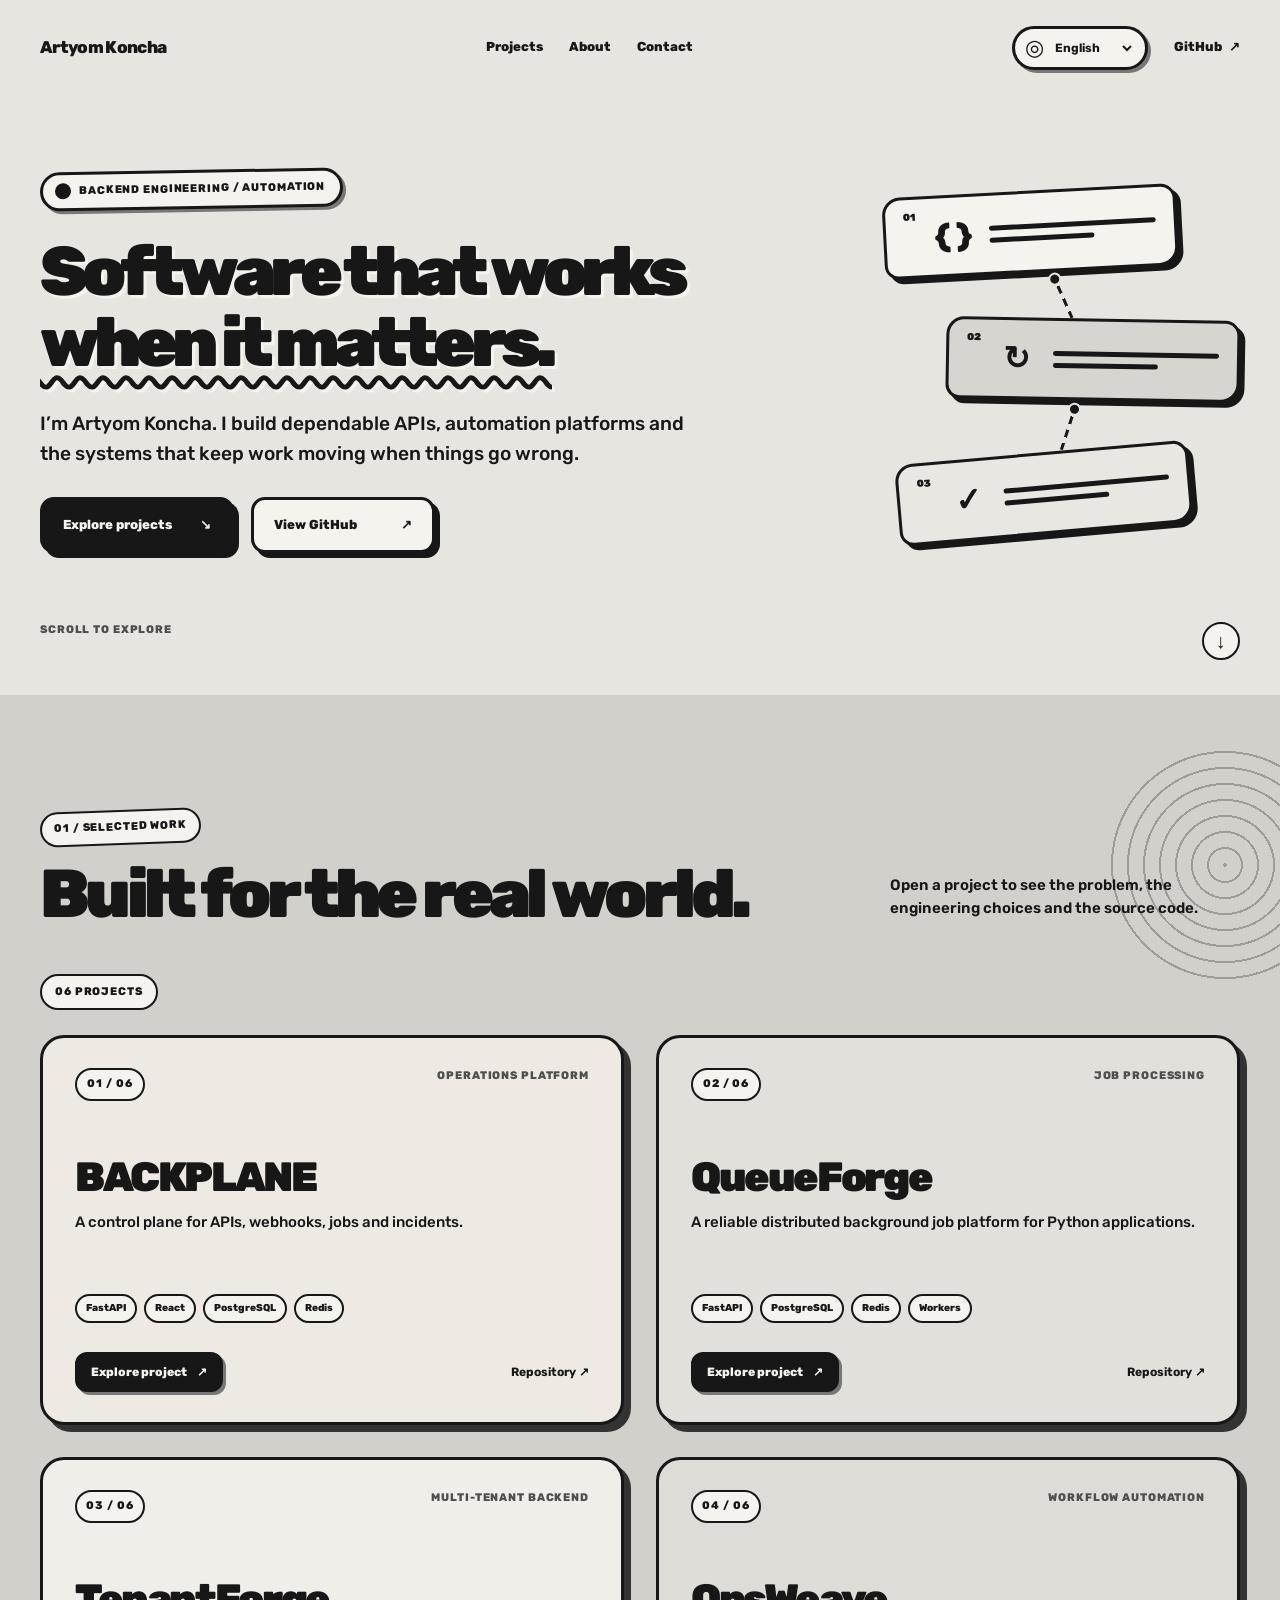
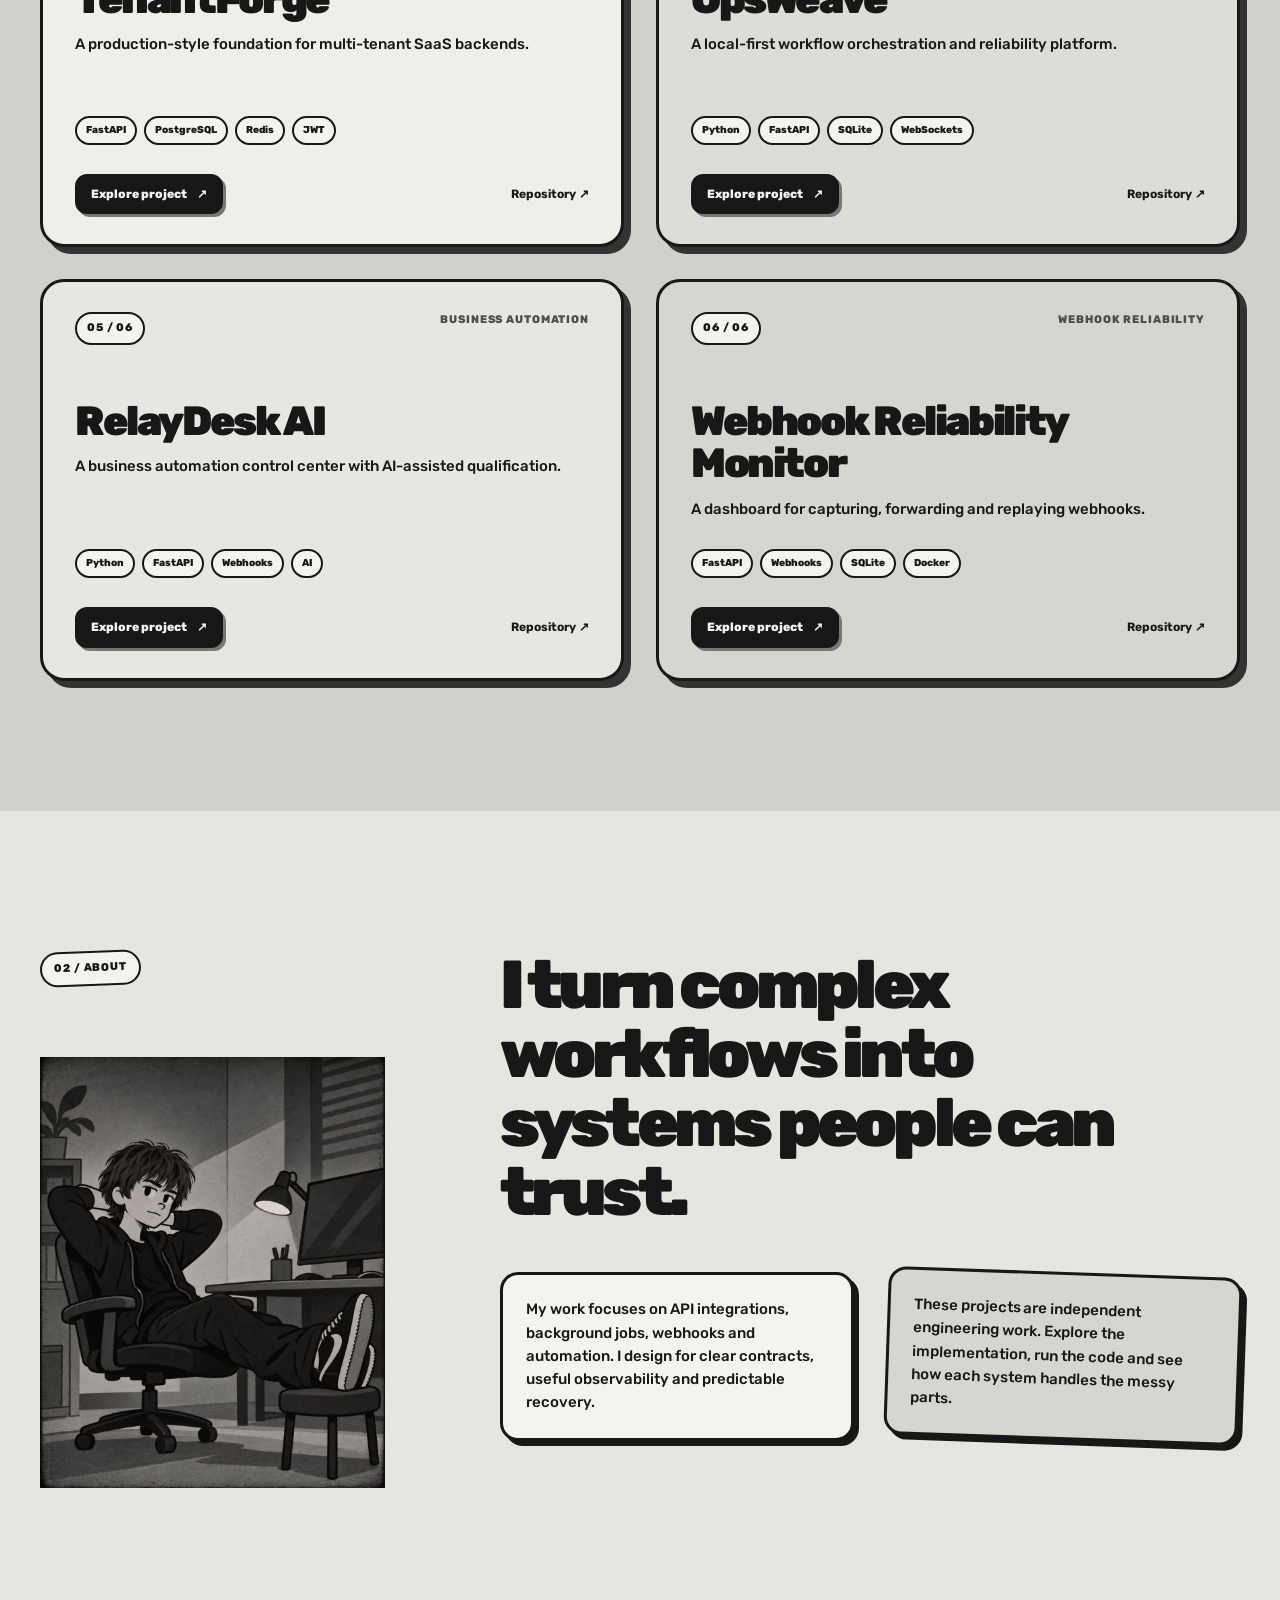
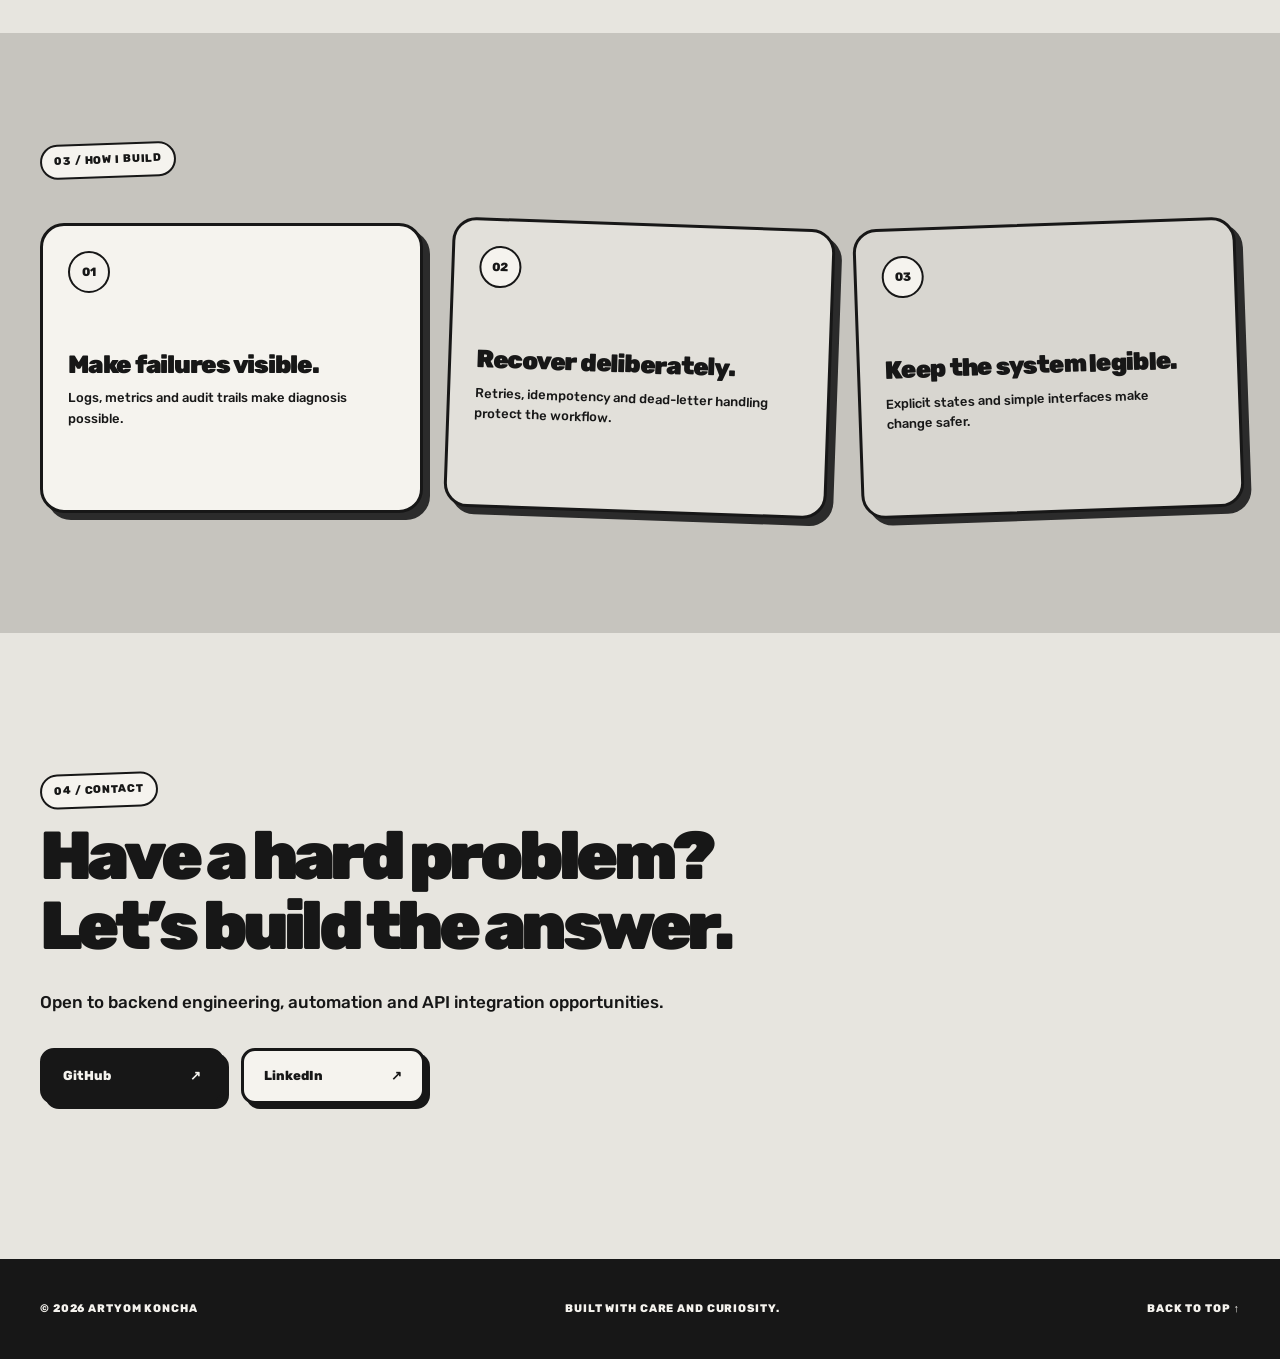
==== index.html @ 9bf609c2 "Refresh compact mobile stylesheet" ====
<!doctype html>
<html lang="en">
<head>
  <meta charset="utf-8">
  <meta name="viewport" content="width=device-width, initial-scale=1">
  <meta name="theme-color" content="#e7e5df">
  <meta name="author" content="Artyom Koncha">
  <meta name="description" content="Artyom Koncha builds reliable backend systems, automation platforms and API integrations. Explore real projects, architecture and source code.">
  <meta property="og:type" content="website">
  <meta property="og:title" content="Artyom Koncha — Backend Engineer">
  <meta property="og:description" content="Real systems. Clear architecture. Explore the projects behind the code.">
  <meta property="og:url" content="https://artyom129.github.io/">
  <link rel="canonical" href="https://artyom129.github.io/">
  <link rel="icon" href="favicon.svg?v=mono-20261009" type="image/svg+xml">
  <link rel="stylesheet" href="style.css?v=compact-mobile-20261009">
  <script src="script.js?v=kazakh-20261009" defer></script>
  <title>Artyom Koncha — Backend Engineer</title>
</head>
<body>
  <a class="skip-link" href="#main" data-i18n="skip">Skip to content</a>
  <header class="site-header">
    <div class="shell header-inner">
      <a class="wordmark" href="#top" aria-label="Artyom Koncha, home"><span>Artyom Koncha</span></a>
      <nav class="main-nav" aria-label="Main navigation">
        <a href="#projects" data-i18n="navProjects">Projects</a>
        <a href="#about" data-i18n="navAbout">About</a>
        <a href="#contact" data-i18n="navContact">Contact</a>
      </nav>
      <div class="header-actions">
        <label class="language-control"><span class="sr-only" data-i18n="language">Language</span><span aria-hidden="true" class="globe">◎</span><select id="language" aria-label="Language">
          <option value="en">English</option><option value="ru">Русский</option><option value="kk">Қазақша</option><option value="es">Español</option><option value="fr">Français</option><option value="de">Deutsch</option><option value="pt">Português</option><option value="it">Italiano</option><option value="zh">中文</option><option value="ja">日本語</option><option value="ar">العربية</option>
        </select></label>
        <a class="header-github" href="https://github.com/artyom129" target="_blank" rel="noopener noreferrer">GitHub <span aria-hidden="true">↗</span></a>
      </div>
    </div>
  </header>
  <main id="main">
    <section id="top" class="hero shell">
      <div class="hero-main">
        <p class="eyebrow"><span class="pulse" aria-hidden="true"></span><span data-i18n="eyebrow">BACKEND ENGINEERING / AUTOMATION</span></p>
        <h1><span data-i18n="heroOne">Software that works</span><br><em data-i18n="heroTwo">when it matters.</em></h1>
        <p class="hero-lead" data-i18n="heroLead">I’m Artyom Koncha. I build dependable APIs, automation platforms and the systems that keep work moving when things go wrong.</p>
        <div class="hero-ctas"><a class="button button-primary" href="#projects"><span data-i18n="explore">Explore projects</span><span aria-hidden="true">↘</span></a><a class="button button-quiet" href="https://github.com/artyom129" target="_blank" rel="noopener noreferrer"><span data-i18n="github">View GitHub</span><span aria-hidden="true">↗</span></a></div>
      </div>
      
<div class="hero-process" aria-hidden="true">
        <div class="process-step process-step-one"><span class="process-index">01</span><span class="process-icon">{ }</span><span class="process-lines"><i></i><i></i></span></div>
        <div class="process-wire process-wire-one"><span class="process-signal"></span></div>
        <div class="process-step process-step-two"><span class="process-index">02</span><span class="process-icon">↻</span><span class="process-lines"><i></i><i></i></span></div>
        <div class="process-wire process-wire-two"><span class="process-signal"></span></div>
        <div class="process-step process-step-three"><span class="process-index">03</span><span class="process-icon">✓</span><span class="process-lines"><i></i><i></i></span></div>
      </div>
      <div class="hero-footer"><span data-i18n="scroll">SCROLL TO EXPLORE</span><span>↓</span></div>
    </section>
    <section class="projects-section" id="projects" aria-labelledby="projects-heading"><div class="shell">
      <div class="section-heading"><div><p class="section-label"><span>01 / </span><span data-i18n="selectedWork">SELECTED WORK</span></p><h2 id="projects-heading" data-i18n="projectHeading">Built for the real world.</h2></div><p data-i18n="projectIntro">Open a project to see the problem, the engineering choices and the source code.</p></div>
      <div class="project-toolbar"><p><span id="project-count">06</span> <span data-i18n="projectsCount">PROJECTS</span></p></div>
      <div id="project-grid" class="project-grid"></div>
      <noscript><p class="noscript">JavaScript is required for project details. Browse the <a href="https://github.com/artyom129">GitHub repositories</a>.</p></noscript>
    </div></section>
    <section class="about-section shell" id="about" aria-labelledby="about-heading"><div class="about-kicker"><p class="section-label"><span>02 / </span><span data-i18n="aboutLabel">ABOUT</span></p><figure class="about-portrait"><img src="assets/artyom-portrait.png?v=mono-20261009" alt="Artyom Koncha" width="1024" height="1280"></figure></div><div class="about-body"><h2 id="about-heading" data-i18n="aboutHeading">I turn complex workflows into systems people can trust.</h2><div class="about-columns"><p data-i18n="aboutOne">My work focuses on API integrations, background jobs, webhooks and automation. I design for clear contracts, useful observability and predictable recovery.</p><p data-i18n="aboutTwo">These projects are independent engineering work. Explore the implementation, run the code and see how each system handles the messy parts.</p></div></div></section>
    <section class="principles-section"><div class="shell"><p class="section-label"><span>03 / </span><span data-i18n="principlesLabel">HOW I BUILD</span></p><div class="principles"><article><span>01</span><h3 data-i18n="principle1">Make failures visible.</h3><p data-i18n="principle1Text">Logs, metrics and audit trails make diagnosis possible.</p></article><article><span>02</span><h3 data-i18n="principle2">Recover deliberately.</h3><p data-i18n="principle2Text">Retries, idempotency and dead-letter handling protect the workflow.</p></article><article><span>03</span><h3 data-i18n="principle3">Keep the system legible.</h3><p data-i18n="principle3Text">Explicit states and simple interfaces make change safer.</p></article></div></div></section>
    <section id="contact" class="contact-section shell"><p class="section-label"><span>04 / </span><span data-i18n="contactLabel">CONTACT</span></p><h2 data-i18n="contactHeading">Have a hard problem?<br>Let’s build the answer.</h2><p data-i18n="contactText">Open to backend engineering, automation and API integration opportunities.</p><div class="contact-actions"><a class="button button-primary" href="https://github.com/artyom129" target="_blank" rel="noopener noreferrer">GitHub <span aria-hidden="true">↗</span></a><a class="button button-outline" href="https://www.linkedin.com/in/artyom-python-automation/" target="_blank" rel="noopener noreferrer">LinkedIn <span aria-hidden="true">↗</span></a></div></section>
  </main>
  <footer class="site-footer"><div class="shell footer-inner"><span>© 2026 Artyom Koncha</span><span data-i18n="footer">Built with care and curiosity.</span><a href="#top" data-i18n="backTop">Back to top ↑</a></div></footer>
  <dialog id="project-dialog" class="project-dialog" aria-labelledby="dialog-title"><div class="dialog-shell"><div class="dialog-top"><span class="dialog-mark">Artyom / <span data-i18n="projectLabel">PROJECT</span></span><button type="button" id="dialog-close" class="dialog-close" aria-label="Close project"><span data-i18n="close">Close</span> <span aria-hidden="true">×</span></button></div><div id="dialog-content"></div></div></dialog>
</body>
</html>
---- style.css ----
@import url('https://fonts.googleapis.com/css2?family=Rubik:wght@400;500;600;700;800;900&display=swap');
:root{color-scheme:light;--paper:#e7e5df;--ink:#171717;--muted:#4f4f4d;--shade-a:#cccac4;--ink-strong:#171717;--shade-b:#c5c3bd;--shade-c:#dddcd6;--shade-d:#ebe9e2;--shade-e:#b9b7b1;--paper-light:#f5f3ee;--outline:3px solid var(--ink);--shadow:8px 8px 0 var(--ink);--max:1360px}
*{box-sizing:border-box}html{scroll-behavior:smooth}body{margin:0;background:var(--paper);color:var(--ink);font:400 16px/1.55 Rubik,"Trebuchet MS",Arial,sans-serif}body:has(dialog[open]){overflow:hidden}a{color:inherit;text-decoration:none}button,select{font:inherit}button{cursor:pointer}::selection{background:var(--shade-a);color:var(--ink)}:focus-visible{outline:3px dashed var(--ink-strong);outline-offset:4px}.shell{width:min(calc(100% - 80px),var(--max));margin-inline:auto}.sr-only{position:absolute;width:1px;height:1px;padding:0;margin:-1px;overflow:hidden;clip:rect(0,0,0,0);white-space:nowrap;border:0}.skip-link{position:absolute;top:-70px;left:20px;z-index:100;padding:12px 18px;background:var(--shade-d);border:var(--outline);border-radius:16px}.skip-link:focus{top:12px}h1,h2,h3,p{overflow-wrap:anywhere}
.site-header{position:relative;z-index:10;background:var(--paper)}.header-inner{display:flex;align-items:center;justify-content:space-between;gap:26px;min-height:95px}.wordmark{display:inline-flex;align-items:center;gap:14px;white-space:nowrap;font-size:17px;font-weight:800;letter-spacing:-.04em}.wordmark-icon{display:grid;place-items:center;width:48px;height:48px;border:var(--outline);border-radius:14px;background:var(--shade-a);box-shadow:4px 4px 0 var(--ink);font-size:16px;letter-spacing:-.09em;transform:rotate(-5deg)}.wordmark-icon span,.dialog-mark span{color:var(--paper-light)}.main-nav,.header-actions{display:flex;align-items:center;gap:26px}.main-nav a,.header-github{position:relative;font-size:13px;font-weight:800}.main-nav a:hover,.header-github:hover{color:var(--ink-strong)}.main-nav a:hover::after{position:absolute;bottom:-7px;left:0;width:100%;height:4px;border-radius:9px;background:var(--shade-a);content:""}.header-github{white-space:nowrap}.header-github span{padding-left:4px}.language-control{display:flex;align-items:center;gap:7px;padding:8px 10px;border:var(--outline);border-radius:14px;background:var(--paper-light);box-shadow:4px 4px 0 var(--ink)}.globe{font-size:22px;line-height:1;color:var(--ink-strong)}select{max-width:130px;border:0;background:transparent;color:var(--ink);font-size:12px;font-weight:700;cursor:pointer}select option{background:var(--paper-light);color:var(--ink)}
.hero{position:relative;display:grid;grid-template-columns:minmax(0,1fr) 290px;column-gap:6vw;min-height:665px;padding-top:100px;isolation:isolate}.hero::before{position:absolute;z-index:-1;right:3%;top:55px;width:390px;height:390px;border-radius:47% 53% 61% 39%/45% 51% 49% 55%;background:var(--shade-b);border:var(--outline);transform:rotate(-14deg);content:""}.hero::after{position:absolute;z-index:-1;right:0;top:195px;width:135px;height:135px;background:var(--shade-d);border:var(--outline);clip-path:polygon(50% 0%,62% 31%,96% 12%,77% 42%,100% 50%,76% 60%,94% 89%,60% 70%,50% 100%,40% 70%,6% 89%,24% 60%,0% 50%,24% 40%,6% 12%,39% 31%);content:""}.eyebrow,.section-label,.hero-footer,.aside-index,.project-toolbar,.project-index,.project-category,.project-tags,.dialog-kicker,.dialog-section-label,.dialog-mark,.dialog-close,.meta-row,.footer-inner{font-size:11px;font-weight:800;line-height:1.5;letter-spacing:.08em;text-transform:uppercase}.eyebrow{display:inline-flex;align-items:center;gap:11px;margin:0 0 28px;padding:8px 15px;border:var(--outline);border-radius:999px;background:var(--shade-c);box-shadow:4px 4px 0 var(--ink);transform:rotate(-2deg)}.pulse{width:10px;height:10px;border-radius:50%;background:var(--ink-strong);box-shadow:0 0 0 3px var(--ink)}.hero h1{max-width:920px;margin:0;font-size:clamp(4rem,6.1vw,7.8rem);font-weight:900;line-height:.96;letter-spacing:-.085em;text-shadow:5px 5px 0 rgba(255,124,186,.85)}.hero h1 em{display:inline-block;color:var(--ink-strong);font-style:normal;text-shadow:4px 4px 0 var(--ink);-webkit-text-stroke:1px var(--ink)}.hero-lead{max-width:700px;margin:32px 0 28px;font-size:clamp(1.08rem,1.5vw,1.4rem);font-weight:500;line-height:1.55}.hero-ctas,.contact-actions{display:flex;flex-wrap:wrap;gap:17px}.button{display:inline-flex;align-items:center;justify-content:space-between;gap:28px;min-width:184px;padding:15px 20px;border:var(--outline);border-radius:14px;box-shadow:5px 5px 0 var(--ink);font-size:13px;font-weight:800;transition:transform .18s,box-shadow .18s,background .18s}.button:hover{transform:translate(3px,3px);box-shadow:2px 2px 0 var(--ink)}.button-primary{background:var(--shade-a);color:var(--ink)}.button-primary:hover{background:#e3e1db}.button-quiet,.button-outline{background:var(--paper-light)}.button-quiet:hover,.button-outline:hover{background:var(--shade-b)}.hero-aside{align-self:center;position:relative;z-index:1;margin-top:32px;padding:30px 26px 28px;border:var(--outline);border-radius:30px 24px 28px 18px;background:var(--paper-light);box-shadow:var(--shadow);transform:rotate(5deg)}.hero-aside::before{position:absolute;top:-31px;right:-12px;content:"✦";font-size:58px;color:var(--ink-strong);-webkit-text-stroke:2px var(--ink);transform:rotate(-15deg)}.hero-aside::after{position:absolute;right:42px;bottom:-25px;width:35px;height:35px;border-right:var(--outline);border-bottom:var(--outline);background:var(--paper-light);transform:rotate(45deg);content:""}.aside-rule{width:70px;height:8px;margin-bottom:24px;border-radius:30px;background:var(--shade-a)}.aside-index{color:var(--ink-strong)}.hero-aside p{margin:17px 0 26px;font-size:15px;font-weight:600}.aside-tags{display:flex;flex-wrap:wrap;gap:7px}.aside-tags span{padding:5px 9px;border:2px solid var(--ink);border-radius:999px;background:var(--shade-d);font-size:10px;font-weight:800}.aside-tags span:nth-child(2){background:var(--shade-b)}.aside-tags span:nth-child(3){background:var(--shade-c)}.aside-tags span:nth-child(4){background:var(--shade-e)}.hero-footer{grid-column:1/-1;align-self:end;display:flex;justify-content:space-between;padding:35px 0;color:var(--muted)}.hero-footer span:last-child{display:grid;place-items:center;width:38px;height:38px;border:2px solid var(--ink);border-radius:50%;background:var(--shade-d);font-size:20px;color:var(--ink)}
.projects-section{position:relative;overflow:hidden;padding:115px 0 130px;background:var(--shade-b)}.projects-section::before{position:absolute;right:-70px;top:35px;width:230px;height:230px;border-radius:50%;background:repeating-radial-gradient(circle,var(--shade-a) 0 4px,transparent 5px 18px);opacity:.7;content:""}.projects-section::after{position:absolute;left:-100px;bottom:40px;width:270px;height:270px;border-radius:50%;background:var(--shade-d);border:var(--outline);content:""}.projects-section>.shell{position:relative;z-index:1}.section-heading{display:flex;justify-content:space-between;align-items:end;gap:60px;margin-bottom:45px}.section-heading h2,.about-body h2,.contact-section h2{max-width:900px;margin:15px 0 0;font-size:clamp(3.1rem,5.3vw,6.2rem);font-weight:900;letter-spacing:-.07em;line-height:1.02}.section-label{display:inline-block;margin:0;padding:7px 12px;border:2px solid var(--ink);border-radius:999px;background:var(--paper-light);transform:rotate(-2deg)}.section-label span:first-child{color:var(--ink-strong)}.section-heading>p{max-width:350px;margin:0 0 8px;font-size:15px;font-weight:600}.project-toolbar{display:flex;justify-content:space-between;gap:20px;margin-bottom:25px}.project-toolbar p{display:inline-block;margin:0;padding:8px 13px;border:2px solid var(--ink);border-radius:999px;background:var(--paper-light)}.project-toolbar #project-count{color:var(--ink-strong)}
.project-grid{display:grid;grid-template-columns:repeat(2,minmax(0,1fr));gap:32px}.project-card{display:flex;flex-direction:column;min-height:390px;padding:30px 32px;border:var(--outline);border-radius:24px;background:var(--paper-light);box-shadow:var(--shadow);transition:transform .18s,box-shadow .18s}.project-card:hover{transform:translate(4px,4px);box-shadow:4px 4px 0 var(--ink)}.project-card:nth-child(6n+1){background:#e1dfda}.project-card:nth-child(6n+2){background:#e9e7e0}.project-card:nth-child(6n+3){background:#d5d3cd}.project-card:nth-child(6n+4){background:#e2e0da}.project-card:nth-child(6n+5){background:#dbd9d3}.project-card:nth-child(6n+6){background:#ebe9e3}.project-card-top{display:flex;justify-content:space-between;gap:15px;align-items:start}.project-index{display:grid;place-items:center;min-width:70px;padding:6px 9px;border:2px solid var(--ink);border-radius:999px;background:var(--paper-light)}.project-category{max-width:190px;text-align:right;color:var(--muted)}.project-card h3{margin:55px 0 13px;font-size:clamp(2rem,3.2vw,3.6rem);font-weight:900;line-height:1.04;letter-spacing:-.058em}.project-summary{max-width:530px;margin:0 0 28px;font-size:15px;font-weight:500}.project-tags{display:flex;flex-wrap:wrap;gap:7px;margin-top:auto;letter-spacing:0;text-transform:none}.project-tags span{padding:5px 9px;border:2px solid var(--ink);border-radius:999px;background:var(--paper-light);font-size:10px}.project-card-bottom{display:flex;align-items:center;justify-content:space-between;gap:16px;margin-top:29px}.project-open{padding:9px 14px;border:2px solid var(--ink);border-radius:12px;background:var(--shade-a);box-shadow:3px 3px 0 var(--ink);color:var(--ink);font-size:12px;font-weight:800}.project-open:hover{background:#e0ded8}.project-open span{display:inline-block;margin-left:8px}.project-repo{font-size:12px;font-weight:700}.project-repo:hover{color:var(--ink-strong)}
.about-section{display:grid;grid-template-columns:1fr 2fr;gap:7vw;padding-top:140px;padding-bottom:145px}.about-kicker{position:relative}.large-asterisk{display:block;margin:120px 0 0 30px;color:var(--ink-strong);font-size:150px;line-height:1;text-shadow:7px 7px 0 var(--ink);transform:rotate(-10deg)}.about-body h2{margin-top:0}.about-columns{display:grid;grid-template-columns:1fr 1fr;gap:32px;max-width:810px;margin-top:45px}.about-columns p{margin:0;padding:23px;border:var(--outline);border-radius:18px;background:var(--paper-light);box-shadow:5px 5px 0 var(--ink);font-size:15px;font-weight:500}.about-columns p:nth-child(2){background:#e2e0da;transform:rotate(2deg)}
.principles-section{padding:110px 0 120px;background:#d0cec8}.principles{display:grid;grid-template-columns:repeat(3,1fr);gap:25px;margin-top:45px}.principles article{min-height:290px;padding:25px;border:var(--outline);border-radius:24px;background:var(--paper-light);box-shadow:var(--shadow)}.principles article:nth-child(2){background:#e8e6df;transform:rotate(2deg)}.principles article:nth-child(3){background:#d8d6d0;transform:rotate(-2deg)}.principles article>span{display:inline-grid;place-items:center;width:42px;height:42px;border:2px solid var(--ink);border-radius:50%;background:var(--shade-a);font-size:12px;font-weight:800}.principles h3{margin:58px 0 10px;font-size:25px;font-weight:900;letter-spacing:-.05em;line-height:1.1}.principles p{max-width:310px;margin:0;font-size:13px;font-weight:500}
.contact-section{position:relative;padding-top:140px;padding-bottom:155px}.contact-section::after{position:absolute;right:6%;top:120px;content:"✳";font-size:125px;color:var(--shade-b);-webkit-text-stroke:3px var(--ink);transform:rotate(18deg)}.contact-section h2{max-width:950px}.contact-section>p:not(.section-label){margin:28px 0 33px;font-size:17px;font-weight:500}.site-footer{background:var(--ink);color:var(--paper-light)}.footer-inner{display:flex;justify-content:space-between;gap:25px;align-items:center;min-height:100px}.footer-inner a{color:var(--shade-d)}
.project-dialog{position:fixed;inset:0;width:min(100%,990px);max-width:none;max-height:none;height:100%;margin:0 0 0 auto;padding:0;overflow-y:auto;border:0;background:var(--paper);color:var(--ink);box-shadow:-18px 0 55px rgba(34,38,76,.3)}.project-dialog::backdrop{background:rgba(30,27,62,.65);backdrop-filter:blur(4px)}.dialog-shell{min-height:100%;padding:0 clamp(24px,6vw,80px) 85px}.dialog-top{position:sticky;top:0;z-index:2;display:flex;align-items:center;justify-content:space-between;gap:20px;min-height:85px;background:var(--paper)}.dialog-mark{color:var(--muted)}.dialog-close{display:flex;align-items:center;gap:15px;padding:9px 13px;border:2px solid var(--ink);border-radius:12px;background:var(--shade-a);color:var(--ink)}.dialog-close:hover{background:var(--shade-d)}.dialog-close span:last-child{font:26px/15px Arial,sans-serif}.dialog-kicker{display:inline-block;margin:50px 0 20px;padding:8px 13px;border:2px solid var(--ink);border-radius:999px;background:var(--shade-b)}.dialog-title{margin:0;font-size:clamp(3.1rem,6vw,6.4rem);font-weight:900;letter-spacing:-.075em;line-height:.98;text-shadow:4px 4px 0 var(--shade-a)}.dialog-lead{max-width:700px;margin:30px 0 35px;font-size:clamp(1.15rem,2vw,1.5rem);font-weight:500}.dialog-links{display:flex;flex-wrap:wrap;gap:12px;margin-bottom:47px}.dialog-meta{display:grid;grid-template-columns:repeat(3,1fr);gap:12px}.meta-row{display:grid;gap:8px;padding:15px;border:2px solid var(--ink);border-radius:14px;background:var(--paper-light);color:var(--muted)}.meta-row:nth-child(2){background:var(--shade-c)}.meta-row:nth-child(3){background:var(--shade-d)}.meta-row strong{font-size:13px;font-weight:700;letter-spacing:0;text-transform:none;color:var(--ink)}.dialog-section{display:grid;grid-template-columns:170px 1fr;gap:30px;padding:36px 0;border-bottom:2px dashed #a5a5a1}.dialog-section-label{display:inline-block;align-self:start;width:max-content;max-width:100%;margin:0;padding:7px 10px;border:2px solid var(--ink);border-radius:9px;background:var(--shade-a);transform:rotate(-2deg)}.dialog-section-content p{max-width:680px;margin:0;font-size:16px;font-weight:500}.dialog-section-content ul{display:grid;gap:12px;margin:0;padding:0;list-style:none}.dialog-section-content li{position:relative;padding-left:23px;font-weight:500}.dialog-section-content li::before{position:absolute;left:0;content:"★";color:var(--ink-strong)}.architecture{display:flex;flex-wrap:wrap;align-items:center;gap:8px}.architecture span{padding:10px 13px;border:2px solid var(--ink);border-radius:10px;background:var(--shade-c);font-size:11px;font-weight:800}.architecture span:nth-of-type(2){background:var(--shade-d)}.architecture span:nth-of-type(3){background:var(--shade-e)}.architecture span:nth-of-type(4){background:var(--shade-b)}.architecture b{font-size:20px;color:var(--ink-strong)}.dialog-bottom{margin-top:35px;font-size:13px}.dialog-bottom a{color:var(--ink-strong)}
[dir=rtl] .dialog-section-content li{padding-left:0;padding-right:23px}[dir=rtl] .dialog-section-content li::before{left:auto;right:0}[dir=rtl] .project-dialog{margin:0 auto 0 0}[dir=rtl] .dialog-mark,[dir=rtl] .aside-index{direction:ltr}
@media(max-width:1050px){.shell{width:min(calc(100% - 50px),var(--max))}.main-nav{gap:16px}.hero{grid-template-columns:1fr 250px;column-gap:35px}.hero::before{right:0;width:310px;height:310px}.hero h1{font-size:clamp(4rem,6.1vw,7rem)}.project-grid{gap:24px}}
@media(max-width:800px){.hero{grid-template-columns:1fr;min-height:690px}.hero-aside{display:none}.hero::before{right:0;top:30px;width:240px;height:240px;opacity:.6}.hero::after{top:165px;width:90px;height:90px}.about-section{grid-template-columns:1fr;gap:20px}.large-asterisk{display:none}.principles{grid-template-columns:1fr}.principles article,.principles article:nth-child(2),.principles article:nth-child(3){min-height:0;transform:none}.principles h3{margin-top:35px}.contact-section::after{font-size:80px;opacity:.5}}
@media(max-width:700px){.shell{width:min(calc(100% - 34px),var(--max))}.header-inner{min-height:76px;gap:10px}.wordmark{font-size:13px;gap:8px}.wordmark-icon{width:38px;height:38px;font-size:12px}.main-nav,.header-github{display:none}.header-actions{gap:0}.language-control{padding:6px}.language-control select{max-width:108px}.hero{min-height:640px;padding-top:92px}.hero h1{font-size:clamp(3.6rem,12.3vw,6.3rem)}.hero-lead{margin-top:27px}.hero::before{top:42px;width:180px;height:180px}.hero::after{top:120px;width:75px;height:75px}.hero-footer{padding:22px 0}.projects-section,.principles-section{padding:80px 0 90px}.section-heading{display:block;margin-bottom:30px}.section-heading>p{margin-top:22px}.project-toolbar p:last-child{display:none}.project-grid{grid-template-columns:1fr;gap:25px}.project-card{min-height:365px;padding:24px}.project-card h3{margin-top:50px}.about-section{padding-top:90px;padding-bottom:100px}.about-columns{grid-template-columns:1fr;gap:22px}.about-columns p:nth-child(2){transform:none}.contact-section{padding-top:100px;padding-bottom:100px}.contact-section::after{right:0;top:55px;font-size:60px}.footer-inner{flex-wrap:wrap;padding:25px 0}.dialog-top{min-height:72px}.dialog-kicker{margin-top:42px}.dialog-meta{grid-template-columns:1fr}.dialog-section{grid-template-columns:1fr;gap:16px;padding:28px 0}}
@media(max-width:420px){.wordmark>span:last-child{display:none}.hero h1{font-size:clamp(3.15rem,13vw,4.4rem)}.hero-ctas,.contact-actions{flex-direction:column}.button{width:100%}.project-card-bottom{align-items:flex-start;flex-direction:column}.project-category{max-width:150px}.project-card h3{font-size:2.1rem}}
@media(prefers-reduced-motion:reduce){html{scroll-behavior:auto}*,*::before,*::after{transition-duration:.01ms!important;animation-duration:.01ms!important}}

/* Monochrome ink-and-paper treatment inspired by early rubber-hose animation. */
:root{--shadow:7px 7px 0 #2b2b2b}
body{background:#e7e5df;background-image:radial-gradient(rgba(23,23,23,.055) .65px,transparent .65px);background-size:5px 5px}
body::after{position:fixed;inset:0;z-index:100;pointer-events:none;content:"";background:repeating-linear-gradient(0deg,transparent 0 3px,rgba(0,0,0,.025) 3px 4px);opacity:.5}
.site-header{background:#e7e5df}
.wordmark-icon{border-radius:50%;background:#f5f3ee;box-shadow:4px 4px 0 #777;transform:rotate(-8deg)}
.wordmark-icon span,.dialog-mark span{color:#171717}
.main-nav a:hover,.header-github:hover{color:#4f4f4d}
.main-nav a:hover::after{background:#171717}
.language-control{border-radius:999px;background:#f5f3ee;box-shadow:3px 3px 0 #777}
.globe{color:#171717}
.hero{grid-template-columns:minmax(0,1fr) minmax(290px,400px);column-gap:5vw;min-height:630px;padding-top:72px}
.hero::before{top:70px;right:0;width:430px;height:430px;border:4px solid #171717;border-radius:50%;background:#cfcdc7;background-image:radial-gradient(rgba(0,0,0,.18) 1px,transparent 1px);background-size:9px 9px;transform:rotate(0)}
.hero::after{display:none}
.hero h1{max-width:840px;font-size:clamp(3.8rem,5.2vw,7rem);line-height:1.02;text-shadow:3px 3px 0 #f5f3ee}
.hero h1 em{color:#171717;text-shadow:3px 3px 0 #f5f3ee;-webkit-text-stroke:0;text-decoration:underline;text-decoration-style:wavy;text-decoration-thickness:5px;text-underline-offset:10px}
.hero-lead{max-width:630px}
.eyebrow{background:#f5f3ee;box-shadow:3px 3px 0 #777;transform:rotate(-1deg)}
.pulse{background:#171717}
.hero-aside{display:block;position:relative;align-self:center;width:100%;margin:0;padding:0;border:0;border-radius:0;background:transparent;box-shadow:none;transform:rotate(-3deg)}
.hero-aside::before,.hero-aside::after{display:none}
.hero-aside img{display:block;width:100%;height:auto;filter:grayscale(1);transform:translateY(-8px)}
.hero-footer span:last-child{background:#f5f3ee}
.projects-section{background:#d2d0ca}
.projects-section::before{top:55px;right:-60px;opacity:.28;background:repeating-radial-gradient(circle,#171717 0 2px,transparent 2px 16px)}
.projects-section::after{display:none}
.project-card{box-shadow:7px 7px 0 #333}
.project-card:nth-child(6n+1){background:#eeeae3}
.project-card:nth-child(6n+2){background:#e2e0da}
.project-card:nth-child(6n+3){background:#f0eee8}
.project-card:nth-child(6n+4){background:#dedcd6}
.project-card:nth-child(6n+5){background:#e8e6e0}
.project-card:nth-child(6n+6){background:#d7d5cf}
.project-card:hover{box-shadow:3px 3px 0 #333}
.project-open{background:#171717;color:#f5f3ee;box-shadow:3px 3px 0 #777}
.project-open:hover{background:#4a4a48}
.button-primary{background:#171717;color:#f5f3ee}
.button-primary:hover{background:#444}
.button-quiet:hover,.button-outline:hover{background:#d1cfc9}
.about-columns p:nth-child(2){background:#d7d5cf}
.large-asterisk{color:#171717;text-shadow:5px 5px 0 #aaa}
.principles-section{background:#c6c4be}
.principles article:nth-child(2){background:#e2e0da}
.principles article:nth-child(3){background:#d8d6d0}
.principles article>span{background:#f5f3ee}
.contact-section::after{display:none}
.site-footer{background:#171717}
.footer-inner a{color:#f5f3ee}
.project-dialog{background:#e7e5df;box-shadow:-18px 0 45px rgba(0,0,0,.28)}
.dialog-top{background:#e7e5df}
.dialog-close,.dialog-section-label{background:#d1cfc9}
.dialog-kicker{background:#d1cfc9}
.dialog-title{text-shadow:3px 3px 0 #fff}
.meta-row:nth-child(2){background:#e2e0da}
.meta-row:nth-child(3){background:#d4d2cc}
.architecture span:nth-of-type(n){background:#e7e5df}
.architecture span:nth-of-type(even){background:#d0cec8}
.architecture b{color:#171717}
@media(max-width:1050px){.hero{grid-template-columns:minmax(0,1fr) minmax(240px,330px)}.hero::before{width:350px;height:350px}.hero h1{font-size:clamp(3.7rem,5.2vw,6rem)}}
@media(max-width:800px){.hero{display:flex;flex-direction:column;min-height:0;padding-top:55px}.hero::before{top:auto;bottom:80px;right:50%;width:340px;height:340px;transform:translateX(50%)}.hero-aside{display:block;align-self:center;width:min(68%,330px);margin:28px auto 0}.hero-footer{margin-top:8px}}
@media(max-width:700px){.hero{padding-top:48px}.hero h1{font-size:clamp(3.25rem,10vw,5.5rem)}.hero::before{bottom:70px;width:270px;height:270px}.hero-aside{width:min(72%,290px);margin-top:30px}.hero-aside img{transform:none}}
@media(max-width:420px){.hero h1{font-size:clamp(3rem,10.6vw,4rem)}.hero::before{width:230px;height:230px}}

/* The owner's supplied illustration replaces the temporary mascot concept. */
.hero::before{display:none}
.hero-aside{padding:8px;border:4px solid #171717;border-radius:3px;background:#f5f3ee;box-shadow:13px 13px 0 #4a4a48;transform:rotate(2deg)}
.hero-aside img{display:block;width:100%;height:auto;aspect-ratio:4/5;object-fit:cover;filter:grayscale(1) contrast(1.06);transform:none}
@media(max-width:800px){.hero-aside{width:min(70%,330px);margin:35px auto 0}}
@media(max-width:700px){.hero-aside{width:min(74%,300px)}}

/* Portrait crop for the header mark; the same owner-provided image is used in the hero. */
.wordmark-icon.portrait-mark{width:58px;height:58px;flex:0 0 58px;border:3px solid #171717;border-radius:50%;background-color:#d9d7d1;background-image:url("assets/artyom-portrait.png?v=portrait-logo-20261009");background-repeat:no-repeat;background-size:185px auto;background-position:-29px -43px;box-shadow:4px 4px 0 #777;transform:rotate(-3deg)}
@media(max-width:700px){.wordmark-icon.portrait-mark{width:44px;height:44px;flex-basis:44px;background-size:140px auto;background-position:-22px -33px}}

/* Keep the opening statement clear; place the owner's portrait beside the biography. */
.hero{display:flex;flex-direction:column;min-height:610px;padding-top:95px}
.hero-main{flex:1}
.hero h1{max-width:1120px;font-size:clamp(4rem,7vw,8.1rem)}
.hero-lead{max-width:720px}
.hero-footer{margin-top:70px}
.about-kicker{display:flex;flex-direction:column;align-items:flex-start}
.about-portrait{width:min(100%,345px);margin:72px 0 0}
.about-portrait img{display:block;width:100%;height:auto;filter:grayscale(1) contrast(1.05);mix-blend-mode:multiply;mask-image:radial-gradient(ellipse 75% 78% at 50% 50%,#000 58%,transparent 100%)}
@media(max-width:800px){.hero{min-height:560px;padding-top:75px}.hero h1{font-size:clamp(3.7rem,8vw,6rem)}.about-portrait{width:min(55%,260px);margin:30px 0 10px}}
@media(max-width:700px){.hero{min-height:0;padding-top:55px}.hero h1{font-size:clamp(3.2rem,10vw,5.2rem)}.hero-footer{margin-top:85px}.about-portrait{width:min(62%,240px);margin-top:24px}}
@media(max-width:420px){.hero h1{font-size:clamp(2.9rem,10.5vw,4.1rem)}.about-portrait{width:min(70%,220px)}}


/* A small request flow, drawn like three frames of an ink cartoon. */
html{scroll-behavior:auto}
body{background:#e7e5df;background-image:none}
body::after{display:none}
.about-portrait img{filter:none;mix-blend-mode:normal;mask-image:none}
.hero{display:grid;grid-template-columns:minmax(0,1fr) minmax(290px,370px);column-gap:clamp(30px,4vw,65px);align-items:center;min-height:600px;padding-top:70px}
.hero-main{min-width:0;flex:none;justify-self:start}
.hero h1{max-width:830px;font-size:clamp(3.6rem,5.4vw,7rem)}
.hero-lead{max-width:650px}
.hero-footer{grid-column:1/-1;align-self:end;margin-top:20px}
.hero-process{width:min(100%,350px);justify-self:end;display:grid;grid-template-columns:1fr;align-items:center;margin:0;transform:rotate(-3deg)}
.process-step{position:relative;display:flex;align-items:center;gap:14px;width:84%;min-height:82px;padding:13px 18px;background:#f5f3ee;border:3px solid #171717;border-radius:18px 15px 19px 14px;box-shadow:5px 5px 0 #171717}
.process-step-one{justify-self:start}
.process-step-two{justify-self:end;background:#d7d5cf;transform:rotate(4deg)}
.process-step-three{justify-self:start;background:#e9e7e1;transform:rotate(-2deg)}
.process-index{align-self:flex-start;font-size:10px;font-weight:900;line-height:1.1}
.process-icon{min-width:44px;text-align:center;font-size:32px;font-weight:900;line-height:1}
.process-lines{display:grid;gap:7px;flex:1}
.process-lines i{display:block;height:5px;background:#171717;border-radius:99px}
.process-lines i:last-child{width:63%}
.process-wire{position:relative;width:3px;height:49px;background:repeating-linear-gradient(to bottom,#171717 0 8px,transparent 8px 14px);justify-self:center}
.process-wire-one{transform:rotate(-21deg)}
.process-wire-two{transform:rotate(21deg)}
.process-signal{position:absolute;left:-5px;top:0;width:13px;height:13px;background:#171717;border:2px solid #e7e5df;border-radius:50%;animation:signal-travel 2.4s steps(10,end) infinite}
.process-wire-two .process-signal{animation-delay:1.2s}
@keyframes signal-travel{from{transform:translateY(0)}to{transform:translateY(42px)}}
@media(max-width:950px){.hero{grid-template-columns:minmax(0,1fr) 300px;column-gap:25px}.hero h1{font-size:clamp(3.2rem,5.4vw,5.2rem)}}
@media(max-width:820px){.hero{grid-template-columns:1fr;min-height:0;padding-top:55px}.hero-main{justify-self:stretch}.hero h1{font-size:clamp(3.2rem,8vw,5.2rem)}.hero-process{width:min(75%,320px);justify-self:center;margin:44px auto 5px}.hero-footer{margin-top:42px}}
@media(max-width:700px){.hero h1{font-size:clamp(3.2rem,10vw,5.2rem)}}
@media(max-width:420px){.hero-process{width:min(90%,300px)}.process-step{min-height:70px;padding:9px 14px}.process-icon{font-size:27px}}
@media(prefers-reduced-motion:reduce){.process-signal{animation:none}}

/* Keep the owner name and section links available on phones. */
@media(max-width:700px){.header-inner{flex-wrap:wrap;row-gap:6px;padding-top:10px}.header-actions{margin-left:auto}.main-nav{display:flex;order:3;flex:0 0 100%;justify-content:space-between;gap:8px;padding:2px 0 12px}.main-nav a{font-size:11px}}
@media(max-width:420px){.wordmark>span:last-child{display:inline}}

/* Compact phone layout: keep the same ink-and-paper language without desktop spacing. */
@media(max-width:700px){
  .shell{width:min(calc(100% - 32px),var(--max))}
  .header-inner{min-height:0;padding-top:12px;row-gap:9px}
  .wordmark{font-size:14px}
  .language-control{padding:5px 8px;box-shadow:2px 2px 0 #777}
  .globe{font-size:18px}
  .main-nav{padding:4px 0 11px;border-top:1px solid rgba(23,23,23,.2)}
  .main-nav a{font-size:11px}
  .hero{padding-top:42px}
  .eyebrow{max-width:100%;margin-bottom:20px;padding:7px 11px;font-size:9px;letter-spacing:.035em}
  .hero h1{font-size:clamp(2.4rem,9.2vw,3.6rem);line-height:1.02;letter-spacing:-.065em}
  .hero-lead{margin:22px 0 20px;font-size:15px;line-height:1.5}
  .hero-ctas{display:grid;grid-template-columns:1fr;gap:10px}
  .hero-ctas .button{width:100%;min-width:0;padding:12px 15px;box-shadow:3px 3px 0 var(--ink)}
  .hero-process{display:grid;grid-template-columns:minmax(0,1fr) 16px minmax(0,1fr) 16px minmax(0,1fr);gap:4px;width:100%;max-width:420px;margin:30px 0 0;transform:none;justify-self:stretch}
  .process-step{display:grid;grid-template-columns:1fr;justify-items:center;gap:3px;width:100%;min-height:74px;padding:7px 5px;border-width:2px;border-radius:12px;box-shadow:3px 3px 0 var(--ink)}
  .process-step-two,.process-step-three{transform:none}
  .process-index{justify-self:start;font-size:9px}
  .process-icon{min-width:0;font-size:25px}
  .process-lines{display:none}
  .process-wire,.process-wire-one,.process-wire-two{width:100%;height:3px;transform:none;background:repeating-linear-gradient(to right,#171717 0 6px,transparent 6px 10px)}
  .process-signal{left:0;top:-5px;animation-name:signal-travel-x}
  .hero-footer{margin-top:9px;padding:17px 0 20px;font-size:9px}
  .hero-footer span:last-child{width:30px;height:30px;font-size:16px}
  .projects-section,.principles-section{padding:65px 0 72px}
  .section-heading{margin-bottom:26px}
  .section-heading h2,.about-body h2,.contact-section h2{font-size:clamp(2.35rem,9.2vw,3.5rem);letter-spacing:-.055em}
  .section-heading>p{margin-top:15px;font-size:14px}
  .project-toolbar{margin-bottom:20px}
  .project-card{min-height:0;padding:21px;border-radius:18px;box-shadow:5px 5px 0 var(--ink)}
  .project-card h3{margin:23px 0 10px;font-size:clamp(1.75rem,7.5vw,2.4rem)}
  .project-summary{margin-bottom:20px;font-size:14px;line-height:1.5}
  .project-tags{margin-top:0}
  .project-card-bottom{margin-top:21px;gap:10px}
  .about-section{padding-top:70px;padding-bottom:75px;gap:27px}
  .about-portrait{width:min(45%,175px);margin:16px 0 0}
  .about-columns{margin-top:28px;gap:14px}
  .about-columns p{padding:17px;font-size:14px}
  .principles{gap:15px;margin-top:28px}
  .principles article{padding:20px;border-radius:18px;box-shadow:5px 5px 0 var(--ink)}
  .principles h3{margin:24px 0 9px;font-size:22px}
  .contact-section{padding-top:70px;padding-bottom:80px}
  .contact-section::after{display:none}
  .contact-section>p:not(.section-label){font-size:15px}
  .dialog-shell{padding:0 18px 55px}
  .dialog-title{font-size:clamp(2.3rem,9.5vw,3.5rem);letter-spacing:-.055em}
  .dialog-lead{margin:20px 0 25px;font-size:16px}
  .dialog-kicker{margin-top:28px}
}
@media(max-width:420px){
  .wordmark>span:last-child{display:inline}
  .header-inner{gap:7px}
  .language-control select{max-width:92px}
  .project-card-bottom{align-items:center;flex-direction:row;flex-wrap:wrap}
  .project-open{font-size:11px;padding:9px 10px}
  .project-repo{font-size:11px}
}
@keyframes signal-travel-x{from{transform:translateX(0)}to{transform:translateX(14px)}}
@media(prefers-reduced-motion:reduce){.process-signal{animation:none}}
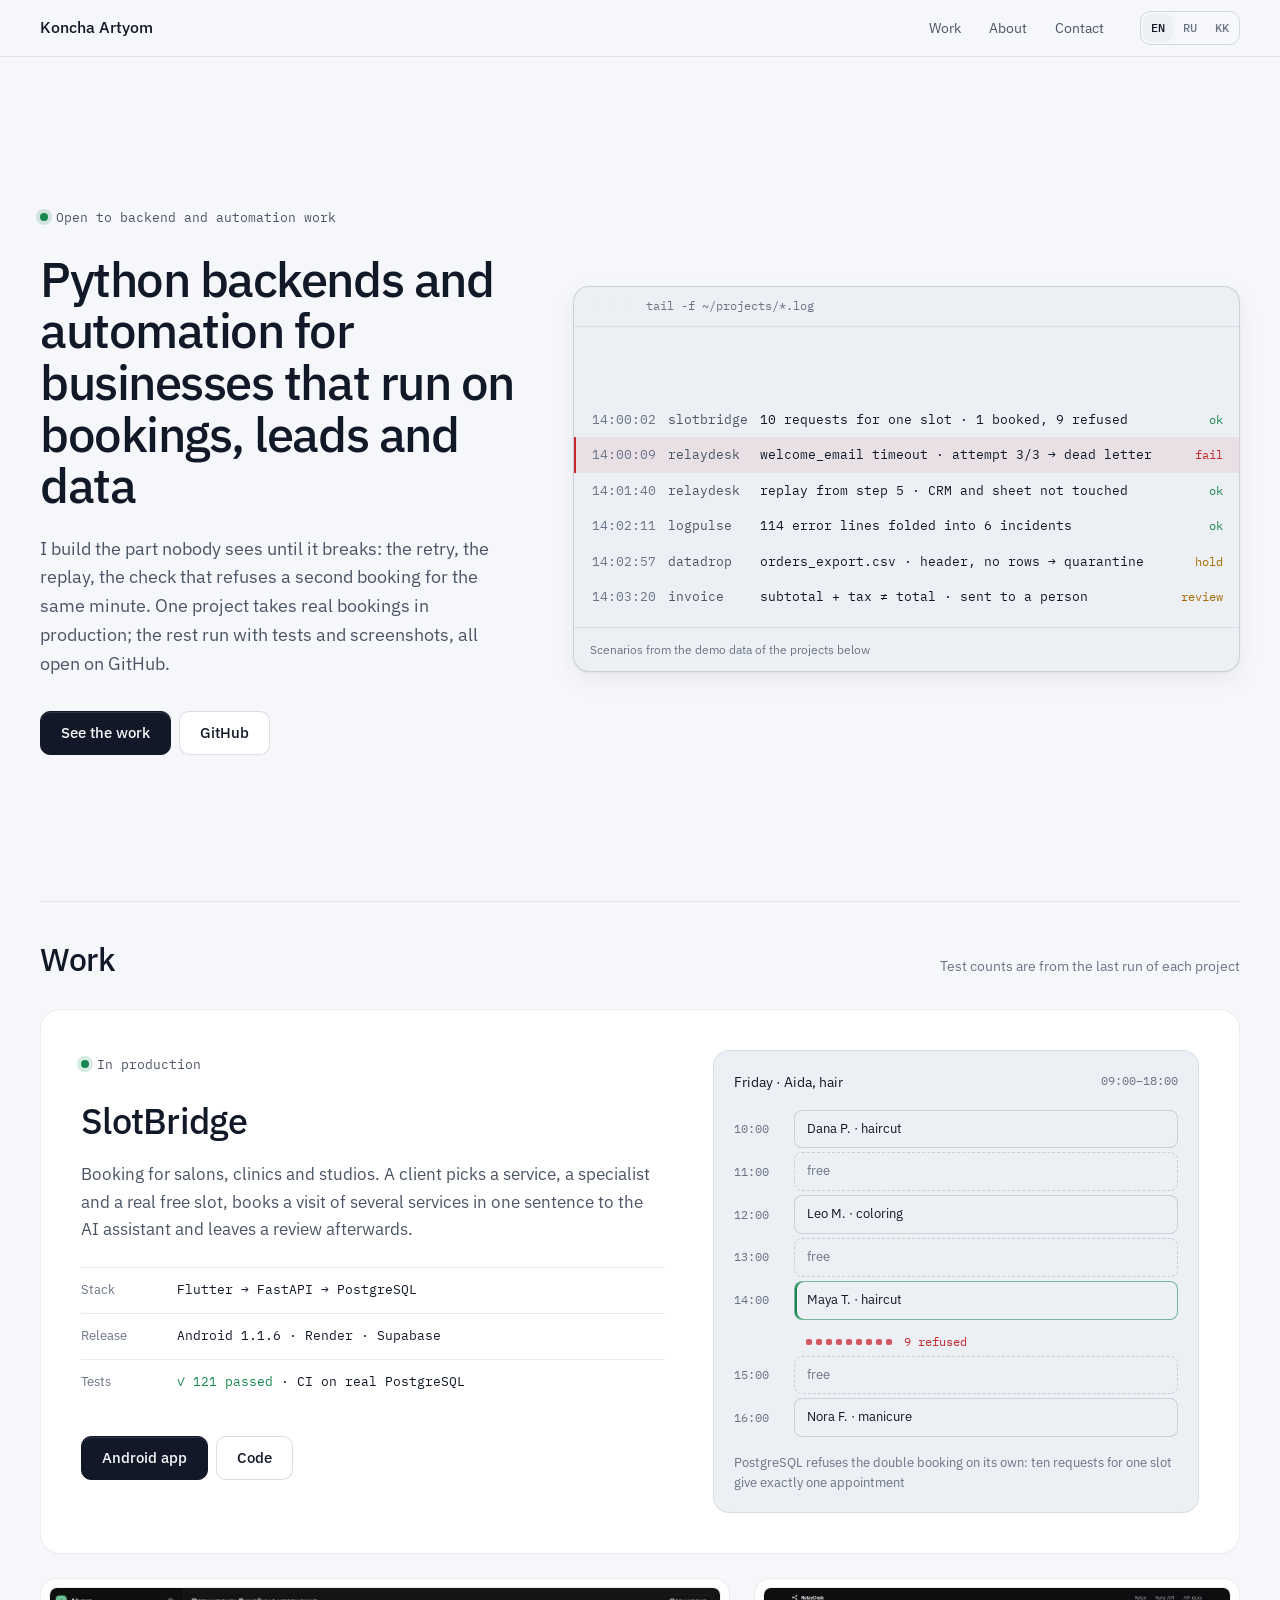
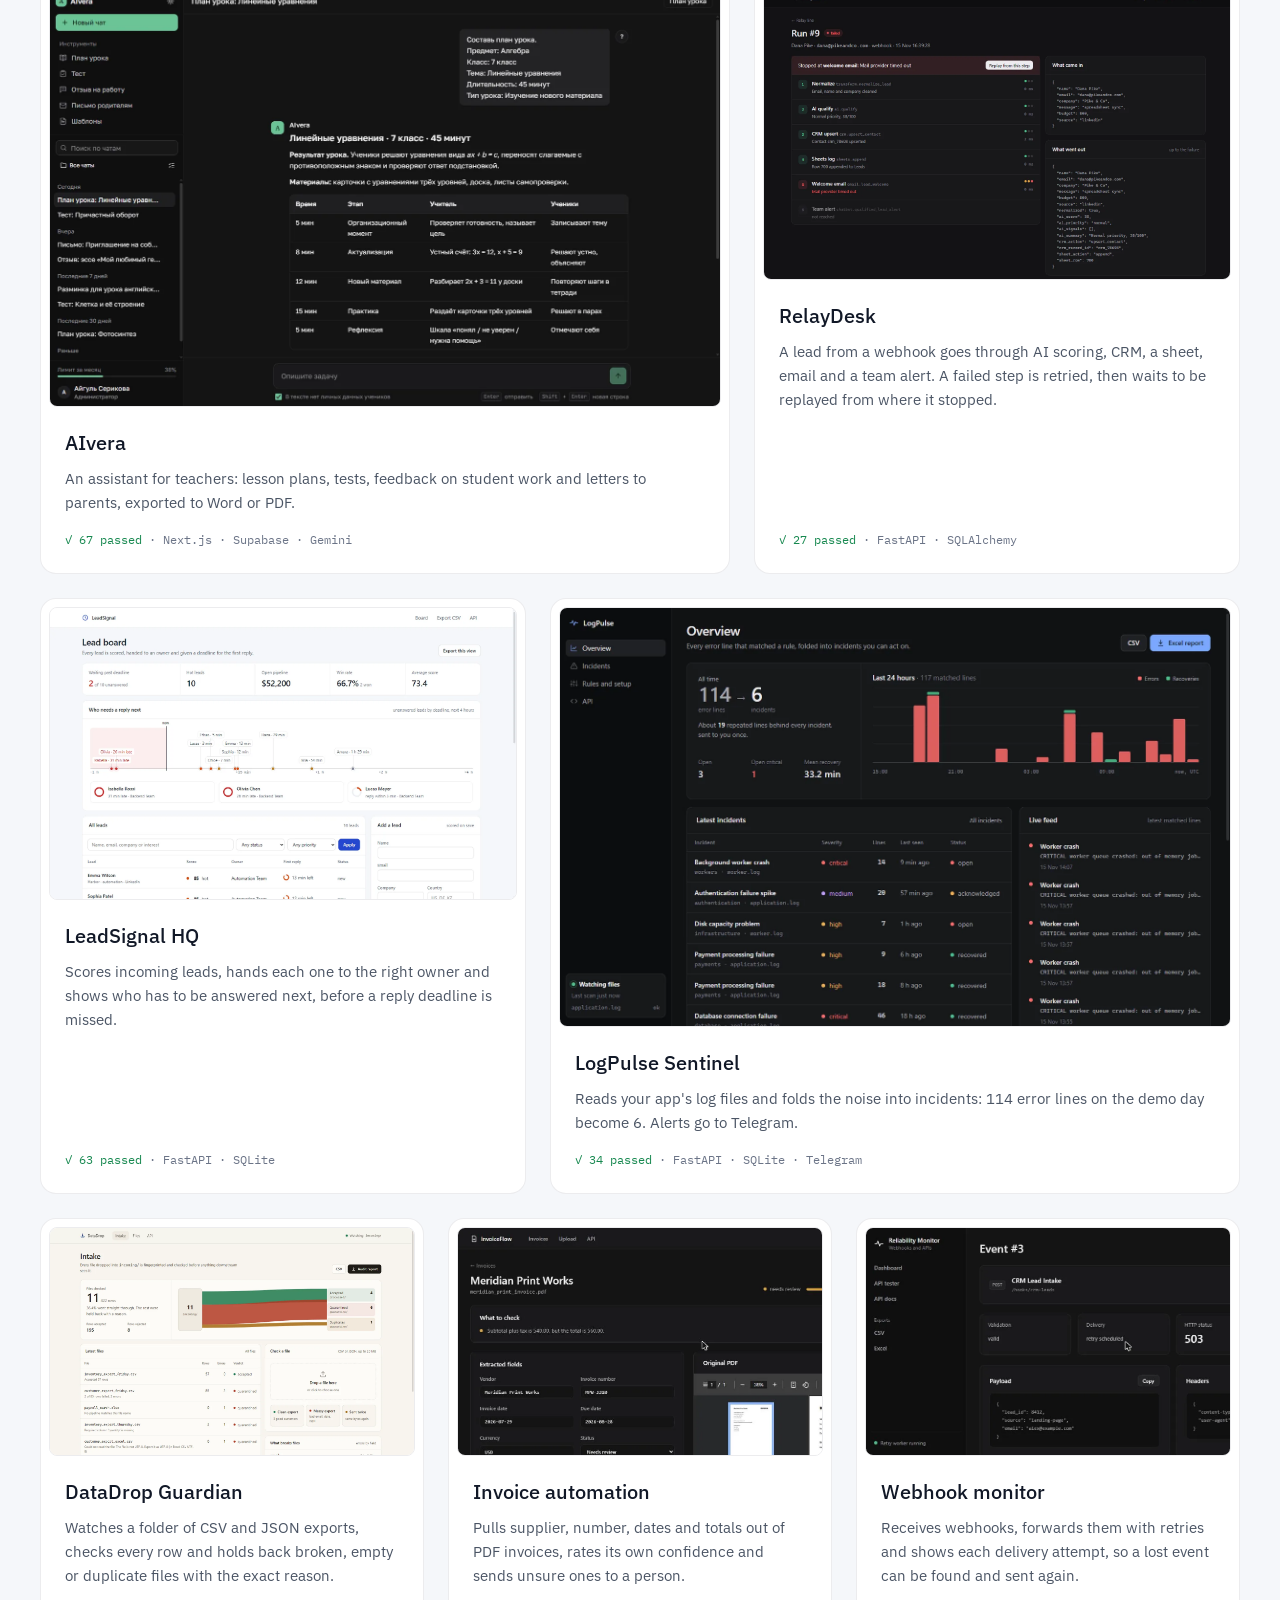
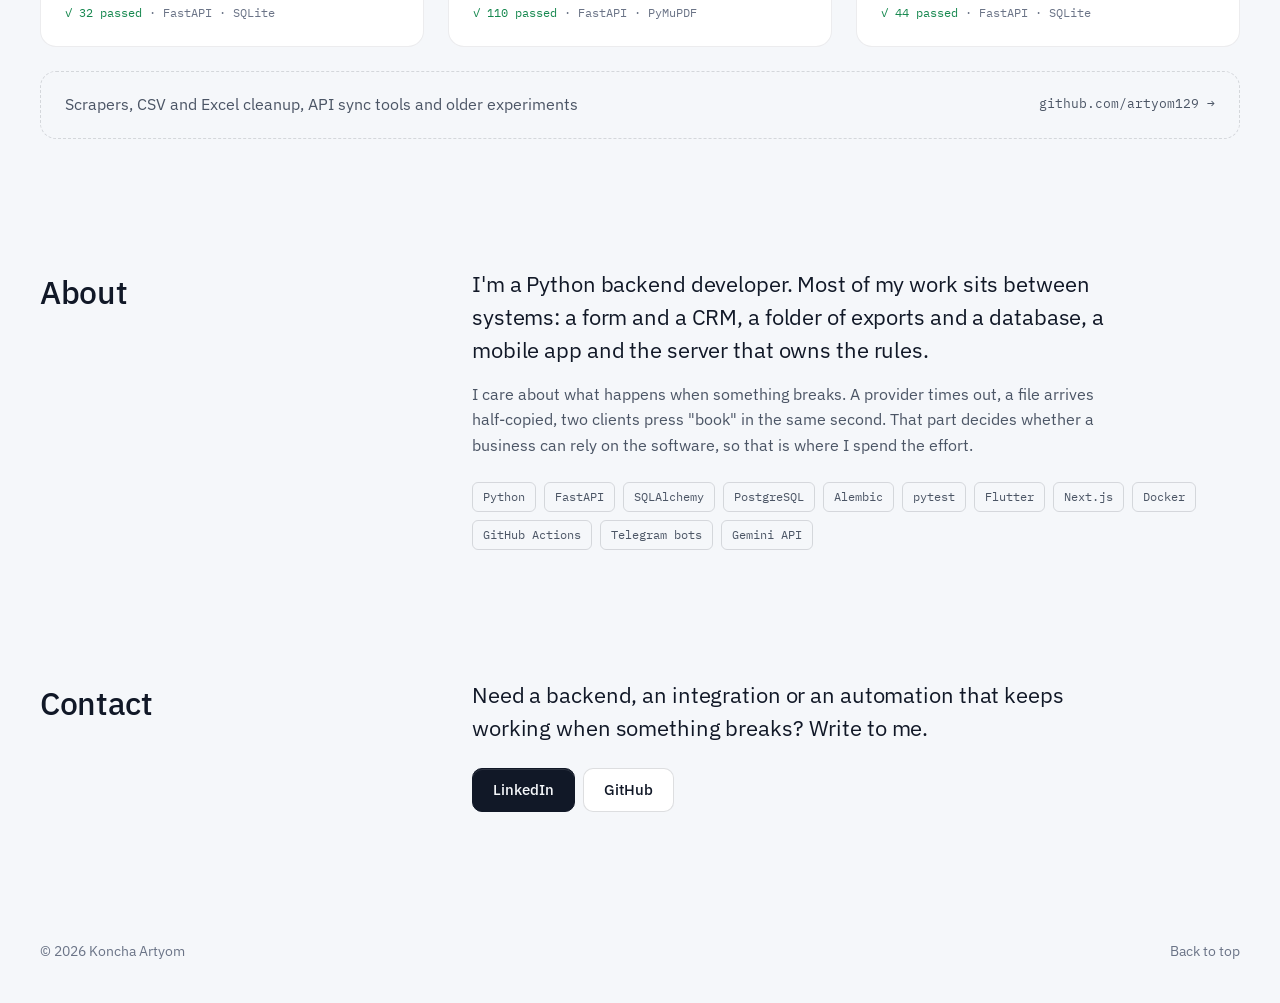
==== commit 55636ec0: "Rebuild the portfolio: current projects with real screenshots, a log console, three languages" ====
--- a/index.html
+++ b/index.html
@@ -3,66 +3,196 @@
 <head>
   <meta charset="utf-8">
   <meta name="viewport" content="width=device-width, initial-scale=1">
-  <meta name="theme-color" content="#e7e5df">
-  <meta name="author" content="Artyom Koncha">
-  <meta name="description" content="Artyom Koncha builds reliable backend systems, automation platforms and API integrations. Explore real projects, architecture and source code.">
+  <meta name="author" content="Koncha Artyom">
+  <meta name="description" content="Koncha Artyom builds Python backends and business automation: a booking platform in production, lead pipelines, data intake, log monitoring and AI tools for teachers.">
   <meta property="og:type" content="website">
-  <meta property="og:title" content="Artyom Koncha — Backend Engineer">
-  <meta property="og:description" content="Real systems. Clear architecture. Explore the projects behind the code.">
+  <meta property="og:title" content="Koncha Artyom · Python backend and automation">
+  <meta property="og:description" content="A booking platform in production and seven working projects with tests and screenshots.">
   <meta property="og:url" content="https://artyom129.github.io/">
+  <meta property="og:image" content="https://artyom129.github.io/assets/work/relaydesk.webp">
+  <meta name="theme-color" content="#0b0d12" media="(prefers-color-scheme: dark)">
+  <meta name="theme-color" content="#f5f6f8" media="(prefers-color-scheme: light)">
   <link rel="canonical" href="https://artyom129.github.io/">
-  <link rel="icon" href="favicon.svg?v=mono-20261009" type="image/svg+xml">
-  <link rel="stylesheet" href="style.css?v=compact-mobile-20261009">
-  <script src="script.js?v=kazakh-20261009" defer></script>
-  <title>Artyom Koncha — Backend Engineer</title>
+  <link rel="icon" href="favicon.svg?v=3" type="image/svg+xml">
+  <link rel="preconnect" href="https://fonts.googleapis.com">
+  <link rel="preconnect" href="https://fonts.gstatic.com" crossorigin>
+  <link rel="stylesheet" href="https://fonts.googleapis.com/css2?family=IBM+Plex+Mono:wght@400;500&family=IBM+Plex+Sans:wght@400;500;600&display=swap">
+  <link rel="stylesheet" href="style.css?v=6">
+  <script src="script.js?v=4" defer></script>
+  <title>Koncha Artyom · Python backend and automation</title>
 </head>
 <body>
-  <a class="skip-link" href="#main" data-i18n="skip">Skip to content</a>
-  <header class="site-header">
-    <div class="shell header-inner">
-      <a class="wordmark" href="#top" aria-label="Artyom Koncha, home"><span>Artyom Koncha</span></a>
-      <nav class="main-nav" aria-label="Main navigation">
-        <a href="#projects" data-i18n="navProjects">Projects</a>
+  <a class="skip" href="#work" data-i18n="skip">Skip to the work</a>
+
+  <header class="top">
+    <div class="shell top-inner">
+      <a class="name" href="#">Koncha Artyom</a>
+      <nav class="nav" aria-label="Sections">
+        <a href="#work" data-i18n="navWork">Work</a>
         <a href="#about" data-i18n="navAbout">About</a>
         <a href="#contact" data-i18n="navContact">Contact</a>
       </nav>
-      <div class="header-actions">
-        <label class="language-control"><span class="sr-only" data-i18n="language">Language</span><span aria-hidden="true" class="globe">◎</span><select id="language" aria-label="Language">
-          <option value="en">English</option><option value="ru">Русский</option><option value="kk">Қазақша</option><option value="es">Español</option><option value="fr">Français</option><option value="de">Deutsch</option><option value="pt">Português</option><option value="it">Italiano</option><option value="zh">中文</option><option value="ja">日本語</option><option value="ar">العربية</option>
-        </select></label>
-        <a class="header-github" href="https://github.com/artyom129" target="_blank" rel="noopener noreferrer">GitHub <span aria-hidden="true">↗</span></a>
+      <div class="lang" role="group" aria-label="Language">
+        <button type="button" data-lang="en">EN</button>
+        <button type="button" data-lang="ru">RU</button>
+        <button type="button" data-lang="kk">KK</button>
       </div>
     </div>
   </header>
-  <main id="main">
-    <section id="top" class="hero shell">
-      <div class="hero-main">
-        <p class="eyebrow"><span class="pulse" aria-hidden="true"></span><span data-i18n="eyebrow">BACKEND ENGINEERING / AUTOMATION</span></p>
-        <h1><span data-i18n="heroOne">Software that works</span><br><em data-i18n="heroTwo">when it matters.</em></h1>
-        <p class="hero-lead" data-i18n="heroLead">I’m Artyom Koncha. I build dependable APIs, automation platforms and the systems that keep work moving when things go wrong.</p>
-        <div class="hero-ctas"><a class="button button-primary" href="#projects"><span data-i18n="explore">Explore projects</span><span aria-hidden="true">↘</span></a><a class="button button-quiet" href="https://github.com/artyom129" target="_blank" rel="noopener noreferrer"><span data-i18n="github">View GitHub</span><span aria-hidden="true">↗</span></a></div>
+
+  <main>
+    <section class="hero shell">
+      <div class="hero-text">
+        <p class="status"><i></i><span data-i18n="status">Open to backend and automation work</span></p>
+        <h1 data-i18n="heroTitle">Python backends and automation for businesses that run on bookings, leads and data</h1>
+        <p class="lead" data-i18n="heroLead">I build the part nobody sees until it breaks: the retry, the replay, the check that refuses a second booking for the same minute. One project takes real bookings in production; the rest run with tests and screenshots, all open on GitHub.</p>
+        <div class="actions">
+          <a class="btn primary" href="#work" data-i18n="ctaWork">See the work</a>
+          <a class="btn" href="https://github.com/artyom129" target="_blank" rel="noopener">GitHub</a>
+        </div>
       </div>
-      
-<div class="hero-process" aria-hidden="true">
-        <div class="process-step process-step-one"><span class="process-index">01</span><span class="process-icon">{ }</span><span class="process-lines"><i></i><i></i></span></div>
-        <div class="process-wire process-wire-one"><span class="process-signal"></span></div>
-        <div class="process-step process-step-two"><span class="process-index">02</span><span class="process-icon">↻</span><span class="process-lines"><i></i><i></i></span></div>
-        <div class="process-wire process-wire-two"><span class="process-signal"></span></div>
-        <div class="process-step process-step-three"><span class="process-index">03</span><span class="process-icon">✓</span><span class="process-lines"><i></i><i></i></span></div>
+
+      <figure class="console" aria-label="Events from the demo data of my projects">
+        <div class="console-bar"><span></span><span></span><span></span><b>tail -f ~/projects/*.log</b></div>
+        <ol class="log" id="log">
+          <li class="ok"><time>14:00:02</time><span class="src">slotbridge</span><span class="msg">10 requests for one slot · 1 booked, 9 refused</span><span class="tag">ok</span></li>
+          <li class="bad"><time>14:00:09</time><span class="src">relaydesk</span><span class="msg">welcome_email timeout · attempt 3/3 → dead letter</span><span class="tag">fail</span></li>
+          <li class="ok"><time>14:01:40</time><span class="src">relaydesk</span><span class="msg">replay from step 5 · CRM and sheet not touched</span><span class="tag">ok</span></li>
+          <li class="ok"><time>14:02:11</time><span class="src">logpulse</span><span class="msg">114 error lines folded into 6 incidents</span><span class="tag">ok</span></li>
+          <li class="warn"><time>14:02:57</time><span class="src">datadrop</span><span class="msg">orders_export.csv · header, no rows → quarantine</span><span class="tag">hold</span></li>
+          <li class="warn"><time>14:03:20</time><span class="src">invoice</span><span class="msg">subtotal + tax ≠ total · sent to a person</span><span class="tag">review</span></li>
+        </ol>
+        <figcaption data-i18n="logCaption">Scenarios from the demo data of the projects below</figcaption>
+      </figure>
+    </section>
+
+    <section class="shell" id="work" aria-labelledby="work-title">
+      <div class="section-head">
+        <h2 id="work-title" data-i18n="workTitle">Work</h2>
+        <p data-i18n="workNote">Test counts are from the last run of each project</p>
       </div>
-      <div class="hero-footer"><span data-i18n="scroll">SCROLL TO EXPLORE</span><span>↓</span></div>
+
+      <article class="featured">
+        <div class="featured-text">
+          <p class="live"><i></i><span data-i18n="sbLive">In production</span></p>
+          <h3>SlotBridge</h3>
+          <p data-i18n="sbText">Booking for salons, clinics and studios. A client picks a service, a specialist and a real free slot, books a visit of several services in one sentence to the AI assistant and leaves a review afterwards.</p>
+          <dl class="facts">
+            <div><dt data-i18n="fStack">Stack</dt><dd>Flutter → FastAPI → PostgreSQL</dd></div>
+            <div><dt data-i18n="fRelease">Release</dt><dd>Android 1.1.6 · Render · Supabase</dd></div>
+            <div><dt data-i18n="fTests">Tests</dt><dd><span class="pass">✓ 121 passed</span> · <span data-i18n="sbCi">CI on real PostgreSQL</span></dd></div>
+          </dl>
+          <div class="links">
+            <a class="btn primary" href="https://github.com/artyom129/SlotBridge/releases/latest" target="_blank" rel="noopener" data-i18n="sbApk">Android app</a>
+            <a class="btn" href="https://github.com/artyom129/SlotBridge" target="_blank" rel="noopener" data-i18n="code">Code</a>
+          </div>
+        </div>
+
+        <figure class="day" aria-label="One day in the schedule: the 14:00 slot is booked once, nine competing requests are refused">
+          <div class="day-head"><span data-i18n="dayTitle">Friday · Aida, hair</span><span class="mono">09:00–18:00</span></div>
+          <ol class="slots">
+            <li><time>10:00</time><b class="booked" data-i18n="slot10">Dana P. · haircut</b></li>
+            <li><time>11:00</time><b class="free" data-i18n="free">free</b></li>
+            <li><time>12:00</time><b class="booked" data-i18n="slot12">Leo M. · coloring</b></li>
+            <li><time>13:00</time><b class="free" data-i18n="free">free</b></li>
+            <li class="race"><time>14:00</time><b class="booked" data-i18n="slot14">Maya T. · haircut</b><span class="refused"><i></i><i></i><i></i><i></i><i></i><i></i><i></i><i></i><i></i><em data-i18n="refused">9 refused</em></span></li>
+            <li><time>15:00</time><b class="free" data-i18n="free">free</b></li>
+            <li><time>16:00</time><b class="booked" data-i18n="slot16">Nora F. · manicure</b></li>
+          </ol>
+          <figcaption data-i18n="dayCaption">PostgreSQL refuses the double booking on its own: ten requests for one slot give exactly one appointment</figcaption>
+        </figure>
+      </article>
+
+      <div class="grid">
+        <a class="card w7" href="https://github.com/artyom129/aivera-reimagined" target="_blank" rel="noopener">
+          <img src="assets/work/aivera.webp" width="1400" height="875" alt="AIvera chat with a lesson plan" loading="lazy">
+          <div class="card-body">
+            <h3>AIvera</h3>
+            <p data-i18n="aiveraText">An assistant for teachers: lesson plans, tests, feedback on student work and letters to parents, exported to Word or PDF.</p>
+            <span class="meta"><span class="pass">✓ 67 passed</span> · Next.js · Supabase · Gemini</span>
+          </div>
+        </a>
+        <a class="card w5" href="https://github.com/artyom129/RelayDesk-AI-Business-Automation-AI-Integration-Platform" target="_blank" rel="noopener">
+          <img src="assets/work/relaydesk-run.webp" width="1430" height="943" alt="RelayDesk run stopped at the welcome email, ready to replay" loading="lazy">
+          <div class="card-body">
+            <h3>RelayDesk</h3>
+            <p data-i18n="relayText">A lead from a webhook goes through AI scoring, CRM, a sheet, email and a team alert. A failed step is retried, then waits to be replayed from where it stopped.</p>
+            <span class="meta"><span class="pass">✓ 27 passed</span> · FastAPI · SQLAlchemy</span>
+          </div>
+        </a>
+        <a class="card w5" href="https://github.com/artyom129/leadsignal-hq" target="_blank" rel="noopener">
+          <img src="assets/work/leadsignal.webp" width="1400" height="875" alt="LeadSignal dispatch board" loading="lazy">
+          <div class="card-body">
+            <h3>LeadSignal HQ</h3>
+            <p data-i18n="leadText">Scores incoming leads, hands each one to the right owner and shows who has to be answered next, before a reply deadline is missed.</p>
+            <span class="meta"><span class="pass">✓ 63 passed</span> · FastAPI · SQLite</span>
+          </div>
+        </a>
+        <a class="card w7" href="https://github.com/artyom129/logpulse-sentinel" target="_blank" rel="noopener">
+          <img src="assets/work/logpulse.webp" width="1400" height="875" alt="LogPulse overview: 114 error lines folded into 6 incidents" loading="lazy">
+          <div class="card-body">
+            <h3>LogPulse Sentinel</h3>
+            <p data-i18n="logText">Reads your app's log files and folds the noise into incidents: 114 error lines on the demo day become 6. Alerts go to Telegram.</p>
+            <span class="meta"><span class="pass">✓ 34 passed</span> · FastAPI · SQLite · Telegram</span>
+          </div>
+        </a>
+        <a class="card w4" href="https://github.com/artyom129/DataDrop-Guardian" target="_blank" rel="noopener">
+          <img src="assets/work/datadrop.webp" width="1400" height="875" alt="DataDrop intake page" loading="lazy">
+          <div class="card-body">
+            <h3>DataDrop Guardian</h3>
+            <p data-i18n="dropText">Watches a folder of CSV and JSON exports, checks every row and holds back broken, empty or duplicate files with the exact reason.</p>
+            <span class="meta"><span class="pass">✓ 32 passed</span> · FastAPI · SQLite</span>
+          </div>
+        </a>
+        <a class="card w4" href="https://github.com/artyom129/invoice-document-automation-dashboard" target="_blank" rel="noopener">
+          <img src="assets/work/invoice.webp" width="1280" height="593" alt="Invoice review: extracted fields next to the original PDF" loading="lazy">
+          <div class="card-body">
+            <h3 data-i18n="invoiceTitle">Invoice automation</h3>
+            <p data-i18n="invoiceText">Pulls supplier, number, dates and totals out of PDF invoices, rates its own confidence and sends unsure ones to a person.</p>
+            <span class="meta"><span class="pass">✓ 110 passed</span> · FastAPI · PyMuPDF</span>
+          </div>
+        </a>
+        <a class="card w4" href="https://github.com/artyom129/api-webhook-reliability-monitor" target="_blank" rel="noopener">
+          <img src="assets/work/webhook.webp" width="1280" height="559" alt="Webhook event with delivery status and a replay button" loading="lazy">
+          <div class="card-body">
+            <h3 data-i18n="hookTitle">Webhook monitor</h3>
+            <p data-i18n="hookText">Receives webhooks, forwards them with retries and shows each delivery attempt, so a lost event can be found and sent again.</p>
+            <span class="meta"><span class="pass">✓ 44 passed</span> · FastAPI · SQLite</span>
+          </div>
+        </a>
+        <a class="more" href="https://github.com/artyom129?tab=repositories" target="_blank" rel="noopener">
+          <span data-i18n="moreText">Scrapers, CSV and Excel cleanup, API sync tools and older experiments</span>
+          <span class="mono">github.com/artyom129 →</span>
+        </a>
+      </div>
     </section>
-    <section class="projects-section" id="projects" aria-labelledby="projects-heading"><div class="shell">
-      <div class="section-heading"><div><p class="section-label"><span>01 / </span><span data-i18n="selectedWork">SELECTED WORK</span></p><h2 id="projects-heading" data-i18n="projectHeading">Built for the real world.</h2></div><p data-i18n="projectIntro">Open a project to see the problem, the engineering choices and the source code.</p></div>
-      <div class="project-toolbar"><p><span id="project-count">06</span> <span data-i18n="projectsCount">PROJECTS</span></p></div>
-      <div id="project-grid" class="project-grid"></div>
-      <noscript><p class="noscript">JavaScript is required for project details. Browse the <a href="https://github.com/artyom129">GitHub repositories</a>.</p></noscript>
-    </div></section>
-    <section class="about-section shell" id="about" aria-labelledby="about-heading"><div class="about-kicker"><p class="section-label"><span>02 / </span><span data-i18n="aboutLabel">ABOUT</span></p><figure class="about-portrait"><img src="assets/artyom-portrait.png?v=mono-20261009" alt="Artyom Koncha" width="1024" height="1280"></figure></div><div class="about-body"><h2 id="about-heading" data-i18n="aboutHeading">I turn complex workflows into systems people can trust.</h2><div class="about-columns"><p data-i18n="aboutOne">My work focuses on API integrations, background jobs, webhooks and automation. I design for clear contracts, useful observability and predictable recovery.</p><p data-i18n="aboutTwo">These projects are independent engineering work. Explore the implementation, run the code and see how each system handles the messy parts.</p></div></div></section>
-    <section class="principles-section"><div class="shell"><p class="section-label"><span>03 / </span><span data-i18n="principlesLabel">HOW I BUILD</span></p><div class="principles"><article><span>01</span><h3 data-i18n="principle1">Make failures visible.</h3><p data-i18n="principle1Text">Logs, metrics and audit trails make diagnosis possible.</p></article><article><span>02</span><h3 data-i18n="principle2">Recover deliberately.</h3><p data-i18n="principle2Text">Retries, idempotency and dead-letter handling protect the workflow.</p></article><article><span>03</span><h3 data-i18n="principle3">Keep the system legible.</h3><p data-i18n="principle3Text">Explicit states and simple interfaces make change safer.</p></article></div></div></section>
-    <section id="contact" class="contact-section shell"><p class="section-label"><span>04 / </span><span data-i18n="contactLabel">CONTACT</span></p><h2 data-i18n="contactHeading">Have a hard problem?<br>Let’s build the answer.</h2><p data-i18n="contactText">Open to backend engineering, automation and API integration opportunities.</p><div class="contact-actions"><a class="button button-primary" href="https://github.com/artyom129" target="_blank" rel="noopener noreferrer">GitHub <span aria-hidden="true">↗</span></a><a class="button button-outline" href="https://www.linkedin.com/in/artyom-python-automation/" target="_blank" rel="noopener noreferrer">LinkedIn <span aria-hidden="true">↗</span></a></div></section>
+
+    <section class="shell split" id="about" aria-labelledby="about-title">
+      <h2 id="about-title" data-i18n="aboutTitle">About</h2>
+      <div>
+        <p class="big" data-i18n="about1">I'm a Python backend developer. Most of my work sits between systems: a form and a CRM, a folder of exports and a database, a mobile app and the server that owns the rules.</p>
+        <p data-i18n="about2">I care about what happens when something breaks. A provider times out, a file arrives half-copied, two clients press "book" in the same second. That part decides whether a business can rely on the software, so that is where I spend the effort.</p>
+        <ul class="stack">
+          <li>Python</li><li>FastAPI</li><li>SQLAlchemy</li><li>PostgreSQL</li><li>Alembic</li><li>pytest</li><li>Flutter</li><li>Next.js</li><li>Docker</li><li>GitHub Actions</li><li>Telegram bots</li><li>Gemini API</li>
+        </ul>
+      </div>
+    </section>
+
+    <section class="shell split" id="contact" aria-labelledby="contact-title">
+      <h2 id="contact-title" data-i18n="contactTitle">Contact</h2>
+      <div>
+        <p class="big" data-i18n="contactText">Need a backend, an integration or an automation that keeps working when something breaks? Write to me.</p>
+        <div class="actions">
+          <a class="btn primary" href="https://www.linkedin.com/in/artyom-python-automation/" target="_blank" rel="noopener">LinkedIn</a>
+          <a class="btn" href="https://github.com/artyom129" target="_blank" rel="noopener">GitHub</a>
+        </div>
+      </div>
+    </section>
   </main>
-  <footer class="site-footer"><div class="shell footer-inner"><span>© 2026 Artyom Koncha</span><span data-i18n="footer">Built with care and curiosity.</span><a href="#top" data-i18n="backTop">Back to top ↑</a></div></footer>
-  <dialog id="project-dialog" class="project-dialog" aria-labelledby="dialog-title"><div class="dialog-shell"><div class="dialog-top"><span class="dialog-mark">Artyom / <span data-i18n="projectLabel">PROJECT</span></span><button type="button" id="dialog-close" class="dialog-close" aria-label="Close project"><span data-i18n="close">Close</span> <span aria-hidden="true">×</span></button></div><div id="dialog-content"></div></div></dialog>
+
+  <footer class="shell foot">
+    <span>© 2026 Koncha Artyom</span>
+    <a href="#" data-i18n="top">Back to top</a>
+  </footer>
 </body>
-</html>+</html>
--- a/style.css
+++ b/style.css
@@ -1,202 +1,201 @@
-@import url('https://fonts.googleapis.com/css2?family=Rubik:wght@400;500;600;700;800;900&display=swap');
-:root{color-scheme:light;--paper:#e7e5df;--ink:#171717;--muted:#4f4f4d;--shade-a:#cccac4;--ink-strong:#171717;--shade-b:#c5c3bd;--shade-c:#dddcd6;--shade-d:#ebe9e2;--shade-e:#b9b7b1;--paper-light:#f5f3ee;--outline:3px solid var(--ink);--shadow:8px 8px 0 var(--ink);--max:1360px}
-*{box-sizing:border-box}html{scroll-behavior:smooth}body{margin:0;background:var(--paper);color:var(--ink);font:400 16px/1.55 Rubik,"Trebuchet MS",Arial,sans-serif}body:has(dialog[open]){overflow:hidden}a{color:inherit;text-decoration:none}button,select{font:inherit}button{cursor:pointer}::selection{background:var(--shade-a);color:var(--ink)}:focus-visible{outline:3px dashed var(--ink-strong);outline-offset:4px}.shell{width:min(calc(100% - 80px),var(--max));margin-inline:auto}.sr-only{position:absolute;width:1px;height:1px;padding:0;margin:-1px;overflow:hidden;clip:rect(0,0,0,0);white-space:nowrap;border:0}.skip-link{position:absolute;top:-70px;left:20px;z-index:100;padding:12px 18px;background:var(--shade-d);border:var(--outline);border-radius:16px}.skip-link:focus{top:12px}h1,h2,h3,p{overflow-wrap:anywhere}
-.site-header{position:relative;z-index:10;background:var(--paper)}.header-inner{display:flex;align-items:center;justify-content:space-between;gap:26px;min-height:95px}.wordmark{display:inline-flex;align-items:center;gap:14px;white-space:nowrap;font-size:17px;font-weight:800;letter-spacing:-.04em}.wordmark-icon{display:grid;place-items:center;width:48px;height:48px;border:var(--outline);border-radius:14px;background:var(--shade-a);box-shadow:4px 4px 0 var(--ink);font-size:16px;letter-spacing:-.09em;transform:rotate(-5deg)}.wordmark-icon span,.dialog-mark span{color:var(--paper-light)}.main-nav,.header-actions{display:flex;align-items:center;gap:26px}.main-nav a,.header-github{position:relative;font-size:13px;font-weight:800}.main-nav a:hover,.header-github:hover{color:var(--ink-strong)}.main-nav a:hover::after{position:absolute;bottom:-7px;left:0;width:100%;height:4px;border-radius:9px;background:var(--shade-a);content:""}.header-github{white-space:nowrap}.header-github span{padding-left:4px}.language-control{display:flex;align-items:center;gap:7px;padding:8px 10px;border:var(--outline);border-radius:14px;background:var(--paper-light);box-shadow:4px 4px 0 var(--ink)}.globe{font-size:22px;line-height:1;color:var(--ink-strong)}select{max-width:130px;border:0;background:transparent;color:var(--ink);font-size:12px;font-weight:700;cursor:pointer}select option{background:var(--paper-light);color:var(--ink)}
-.hero{position:relative;display:grid;grid-template-columns:minmax(0,1fr) 290px;column-gap:6vw;min-height:665px;padding-top:100px;isolation:isolate}.hero::before{position:absolute;z-index:-1;right:3%;top:55px;width:390px;height:390px;border-radius:47% 53% 61% 39%/45% 51% 49% 55%;background:var(--shade-b);border:var(--outline);transform:rotate(-14deg);content:""}.hero::after{position:absolute;z-index:-1;right:0;top:195px;width:135px;height:135px;background:var(--shade-d);border:var(--outline);clip-path:polygon(50% 0%,62% 31%,96% 12%,77% 42%,100% 50%,76% 60%,94% 89%,60% 70%,50% 100%,40% 70%,6% 89%,24% 60%,0% 50%,24% 40%,6% 12%,39% 31%);content:""}.eyebrow,.section-label,.hero-footer,.aside-index,.project-toolbar,.project-index,.project-category,.project-tags,.dialog-kicker,.dialog-section-label,.dialog-mark,.dialog-close,.meta-row,.footer-inner{font-size:11px;font-weight:800;line-height:1.5;letter-spacing:.08em;text-transform:uppercase}.eyebrow{display:inline-flex;align-items:center;gap:11px;margin:0 0 28px;padding:8px 15px;border:var(--outline);border-radius:999px;background:var(--shade-c);box-shadow:4px 4px 0 var(--ink);transform:rotate(-2deg)}.pulse{width:10px;height:10px;border-radius:50%;background:var(--ink-strong);box-shadow:0 0 0 3px var(--ink)}.hero h1{max-width:920px;margin:0;font-size:clamp(4rem,6.1vw,7.8rem);font-weight:900;line-height:.96;letter-spacing:-.085em;text-shadow:5px 5px 0 rgba(255,124,186,.85)}.hero h1 em{display:inline-block;color:var(--ink-strong);font-style:normal;text-shadow:4px 4px 0 var(--ink);-webkit-text-stroke:1px var(--ink)}.hero-lead{max-width:700px;margin:32px 0 28px;font-size:clamp(1.08rem,1.5vw,1.4rem);font-weight:500;line-height:1.55}.hero-ctas,.contact-actions{display:flex;flex-wrap:wrap;gap:17px}.button{display:inline-flex;align-items:center;justify-content:space-between;gap:28px;min-width:184px;padding:15px 20px;border:var(--outline);border-radius:14px;box-shadow:5px 5px 0 var(--ink);font-size:13px;font-weight:800;transition:transform .18s,box-shadow .18s,background .18s}.button:hover{transform:translate(3px,3px);box-shadow:2px 2px 0 var(--ink)}.button-primary{background:var(--shade-a);color:var(--ink)}.button-primary:hover{background:#e3e1db}.button-quiet,.button-outline{background:var(--paper-light)}.button-quiet:hover,.button-outline:hover{background:var(--shade-b)}.hero-aside{align-self:center;position:relative;z-index:1;margin-top:32px;padding:30px 26px 28px;border:var(--outline);border-radius:30px 24px 28px 18px;background:var(--paper-light);box-shadow:var(--shadow);transform:rotate(5deg)}.hero-aside::before{position:absolute;top:-31px;right:-12px;content:"✦";font-size:58px;color:var(--ink-strong);-webkit-text-stroke:2px var(--ink);transform:rotate(-15deg)}.hero-aside::after{position:absolute;right:42px;bottom:-25px;width:35px;height:35px;border-right:var(--outline);border-bottom:var(--outline);background:var(--paper-light);transform:rotate(45deg);content:""}.aside-rule{width:70px;height:8px;margin-bottom:24px;border-radius:30px;background:var(--shade-a)}.aside-index{color:var(--ink-strong)}.hero-aside p{margin:17px 0 26px;font-size:15px;font-weight:600}.aside-tags{display:flex;flex-wrap:wrap;gap:7px}.aside-tags span{padding:5px 9px;border:2px solid var(--ink);border-radius:999px;background:var(--shade-d);font-size:10px;font-weight:800}.aside-tags span:nth-child(2){background:var(--shade-b)}.aside-tags span:nth-child(3){background:var(--shade-c)}.aside-tags span:nth-child(4){background:var(--shade-e)}.hero-footer{grid-column:1/-1;align-self:end;display:flex;justify-content:space-between;padding:35px 0;color:var(--muted)}.hero-footer span:last-child{display:grid;place-items:center;width:38px;height:38px;border:2px solid var(--ink);border-radius:50%;background:var(--shade-d);font-size:20px;color:var(--ink)}
-.projects-section{position:relative;overflow:hidden;padding:115px 0 130px;background:var(--shade-b)}.projects-section::before{position:absolute;right:-70px;top:35px;width:230px;height:230px;border-radius:50%;background:repeating-radial-gradient(circle,var(--shade-a) 0 4px,transparent 5px 18px);opacity:.7;content:""}.projects-section::after{position:absolute;left:-100px;bottom:40px;width:270px;height:270px;border-radius:50%;background:var(--shade-d);border:var(--outline);content:""}.projects-section>.shell{position:relative;z-index:1}.section-heading{display:flex;justify-content:space-between;align-items:end;gap:60px;margin-bottom:45px}.section-heading h2,.about-body h2,.contact-section h2{max-width:900px;margin:15px 0 0;font-size:clamp(3.1rem,5.3vw,6.2rem);font-weight:900;letter-spacing:-.07em;line-height:1.02}.section-label{display:inline-block;margin:0;padding:7px 12px;border:2px solid var(--ink);border-radius:999px;background:var(--paper-light);transform:rotate(-2deg)}.section-label span:first-child{color:var(--ink-strong)}.section-heading>p{max-width:350px;margin:0 0 8px;font-size:15px;font-weight:600}.project-toolbar{display:flex;justify-content:space-between;gap:20px;margin-bottom:25px}.project-toolbar p{display:inline-block;margin:0;padding:8px 13px;border:2px solid var(--ink);border-radius:999px;background:var(--paper-light)}.project-toolbar #project-count{color:var(--ink-strong)}
-.project-grid{display:grid;grid-template-columns:repeat(2,minmax(0,1fr));gap:32px}.project-card{display:flex;flex-direction:column;min-height:390px;padding:30px 32px;border:var(--outline);border-radius:24px;background:var(--paper-light);box-shadow:var(--shadow);transition:transform .18s,box-shadow .18s}.project-card:hover{transform:translate(4px,4px);box-shadow:4px 4px 0 var(--ink)}.project-card:nth-child(6n+1){background:#e1dfda}.project-card:nth-child(6n+2){background:#e9e7e0}.project-card:nth-child(6n+3){background:#d5d3cd}.project-card:nth-child(6n+4){background:#e2e0da}.project-card:nth-child(6n+5){background:#dbd9d3}.project-card:nth-child(6n+6){background:#ebe9e3}.project-card-top{display:flex;justify-content:space-between;gap:15px;align-items:start}.project-index{display:grid;place-items:center;min-width:70px;padding:6px 9px;border:2px solid var(--ink);border-radius:999px;background:var(--paper-light)}.project-category{max-width:190px;text-align:right;color:var(--muted)}.project-card h3{margin:55px 0 13px;font-size:clamp(2rem,3.2vw,3.6rem);font-weight:900;line-height:1.04;letter-spacing:-.058em}.project-summary{max-width:530px;margin:0 0 28px;font-size:15px;font-weight:500}.project-tags{display:flex;flex-wrap:wrap;gap:7px;margin-top:auto;letter-spacing:0;text-transform:none}.project-tags span{padding:5px 9px;border:2px solid var(--ink);border-radius:999px;background:var(--paper-light);font-size:10px}.project-card-bottom{display:flex;align-items:center;justify-content:space-between;gap:16px;margin-top:29px}.project-open{padding:9px 14px;border:2px solid var(--ink);border-radius:12px;background:var(--shade-a);box-shadow:3px 3px 0 var(--ink);color:var(--ink);font-size:12px;font-weight:800}.project-open:hover{background:#e0ded8}.project-open span{display:inline-block;margin-left:8px}.project-repo{font-size:12px;font-weight:700}.project-repo:hover{color:var(--ink-strong)}
-.about-section{display:grid;grid-template-columns:1fr 2fr;gap:7vw;padding-top:140px;padding-bottom:145px}.about-kicker{position:relative}.large-asterisk{display:block;margin:120px 0 0 30px;color:var(--ink-strong);font-size:150px;line-height:1;text-shadow:7px 7px 0 var(--ink);transform:rotate(-10deg)}.about-body h2{margin-top:0}.about-columns{display:grid;grid-template-columns:1fr 1fr;gap:32px;max-width:810px;margin-top:45px}.about-columns p{margin:0;padding:23px;border:var(--outline);border-radius:18px;background:var(--paper-light);box-shadow:5px 5px 0 var(--ink);font-size:15px;font-weight:500}.about-columns p:nth-child(2){background:#e2e0da;transform:rotate(2deg)}
-.principles-section{padding:110px 0 120px;background:#d0cec8}.principles{display:grid;grid-template-columns:repeat(3,1fr);gap:25px;margin-top:45px}.principles article{min-height:290px;padding:25px;border:var(--outline);border-radius:24px;background:var(--paper-light);box-shadow:var(--shadow)}.principles article:nth-child(2){background:#e8e6df;transform:rotate(2deg)}.principles article:nth-child(3){background:#d8d6d0;transform:rotate(-2deg)}.principles article>span{display:inline-grid;place-items:center;width:42px;height:42px;border:2px solid var(--ink);border-radius:50%;background:var(--shade-a);font-size:12px;font-weight:800}.principles h3{margin:58px 0 10px;font-size:25px;font-weight:900;letter-spacing:-.05em;line-height:1.1}.principles p{max-width:310px;margin:0;font-size:13px;font-weight:500}
-.contact-section{position:relative;padding-top:140px;padding-bottom:155px}.contact-section::after{position:absolute;right:6%;top:120px;content:"✳";font-size:125px;color:var(--shade-b);-webkit-text-stroke:3px var(--ink);transform:rotate(18deg)}.contact-section h2{max-width:950px}.contact-section>p:not(.section-label){margin:28px 0 33px;font-size:17px;font-weight:500}.site-footer{background:var(--ink);color:var(--paper-light)}.footer-inner{display:flex;justify-content:space-between;gap:25px;align-items:center;min-height:100px}.footer-inner a{color:var(--shade-d)}
-.project-dialog{position:fixed;inset:0;width:min(100%,990px);max-width:none;max-height:none;height:100%;margin:0 0 0 auto;padding:0;overflow-y:auto;border:0;background:var(--paper);color:var(--ink);box-shadow:-18px 0 55px rgba(34,38,76,.3)}.project-dialog::backdrop{background:rgba(30,27,62,.65);backdrop-filter:blur(4px)}.dialog-shell{min-height:100%;padding:0 clamp(24px,6vw,80px) 85px}.dialog-top{position:sticky;top:0;z-index:2;display:flex;align-items:center;justify-content:space-between;gap:20px;min-height:85px;background:var(--paper)}.dialog-mark{color:var(--muted)}.dialog-close{display:flex;align-items:center;gap:15px;padding:9px 13px;border:2px solid var(--ink);border-radius:12px;background:var(--shade-a);color:var(--ink)}.dialog-close:hover{background:var(--shade-d)}.dialog-close span:last-child{font:26px/15px Arial,sans-serif}.dialog-kicker{display:inline-block;margin:50px 0 20px;padding:8px 13px;border:2px solid var(--ink);border-radius:999px;background:var(--shade-b)}.dialog-title{margin:0;font-size:clamp(3.1rem,6vw,6.4rem);font-weight:900;letter-spacing:-.075em;line-height:.98;text-shadow:4px 4px 0 var(--shade-a)}.dialog-lead{max-width:700px;margin:30px 0 35px;font-size:clamp(1.15rem,2vw,1.5rem);font-weight:500}.dialog-links{display:flex;flex-wrap:wrap;gap:12px;margin-bottom:47px}.dialog-meta{display:grid;grid-template-columns:repeat(3,1fr);gap:12px}.meta-row{display:grid;gap:8px;padding:15px;border:2px solid var(--ink);border-radius:14px;background:var(--paper-light);color:var(--muted)}.meta-row:nth-child(2){background:var(--shade-c)}.meta-row:nth-child(3){background:var(--shade-d)}.meta-row strong{font-size:13px;font-weight:700;letter-spacing:0;text-transform:none;color:var(--ink)}.dialog-section{display:grid;grid-template-columns:170px 1fr;gap:30px;padding:36px 0;border-bottom:2px dashed #a5a5a1}.dialog-section-label{display:inline-block;align-self:start;width:max-content;max-width:100%;margin:0;padding:7px 10px;border:2px solid var(--ink);border-radius:9px;background:var(--shade-a);transform:rotate(-2deg)}.dialog-section-content p{max-width:680px;margin:0;font-size:16px;font-weight:500}.dialog-section-content ul{display:grid;gap:12px;margin:0;padding:0;list-style:none}.dialog-section-content li{position:relative;padding-left:23px;font-weight:500}.dialog-section-content li::before{position:absolute;left:0;content:"★";color:var(--ink-strong)}.architecture{display:flex;flex-wrap:wrap;align-items:center;gap:8px}.architecture span{padding:10px 13px;border:2px solid var(--ink);border-radius:10px;background:var(--shade-c);font-size:11px;font-weight:800}.architecture span:nth-of-type(2){background:var(--shade-d)}.architecture span:nth-of-type(3){background:var(--shade-e)}.architecture span:nth-of-type(4){background:var(--shade-b)}.architecture b{font-size:20px;color:var(--ink-strong)}.dialog-bottom{margin-top:35px;font-size:13px}.dialog-bottom a{color:var(--ink-strong)}
-[dir=rtl] .dialog-section-content li{padding-left:0;padding-right:23px}[dir=rtl] .dialog-section-content li::before{left:auto;right:0}[dir=rtl] .project-dialog{margin:0 auto 0 0}[dir=rtl] .dialog-mark,[dir=rtl] .aside-index{direction:ltr}
-@media(max-width:1050px){.shell{width:min(calc(100% - 50px),var(--max))}.main-nav{gap:16px}.hero{grid-template-columns:1fr 250px;column-gap:35px}.hero::before{right:0;width:310px;height:310px}.hero h1{font-size:clamp(4rem,6.1vw,7rem)}.project-grid{gap:24px}}
-@media(max-width:800px){.hero{grid-template-columns:1fr;min-height:690px}.hero-aside{display:none}.hero::before{right:0;top:30px;width:240px;height:240px;opacity:.6}.hero::after{top:165px;width:90px;height:90px}.about-section{grid-template-columns:1fr;gap:20px}.large-asterisk{display:none}.principles{grid-template-columns:1fr}.principles article,.principles article:nth-child(2),.principles article:nth-child(3){min-height:0;transform:none}.principles h3{margin-top:35px}.contact-section::after{font-size:80px;opacity:.5}}
-@media(max-width:700px){.shell{width:min(calc(100% - 34px),var(--max))}.header-inner{min-height:76px;gap:10px}.wordmark{font-size:13px;gap:8px}.wordmark-icon{width:38px;height:38px;font-size:12px}.main-nav,.header-github{display:none}.header-actions{gap:0}.language-control{padding:6px}.language-control select{max-width:108px}.hero{min-height:640px;padding-top:92px}.hero h1{font-size:clamp(3.6rem,12.3vw,6.3rem)}.hero-lead{margin-top:27px}.hero::before{top:42px;width:180px;height:180px}.hero::after{top:120px;width:75px;height:75px}.hero-footer{padding:22px 0}.projects-section,.principles-section{padding:80px 0 90px}.section-heading{display:block;margin-bottom:30px}.section-heading>p{margin-top:22px}.project-toolbar p:last-child{display:none}.project-grid{grid-template-columns:1fr;gap:25px}.project-card{min-height:365px;padding:24px}.project-card h3{margin-top:50px}.about-section{padding-top:90px;padding-bottom:100px}.about-columns{grid-template-columns:1fr;gap:22px}.about-columns p:nth-child(2){transform:none}.contact-section{padding-top:100px;padding-bottom:100px}.contact-section::after{right:0;top:55px;font-size:60px}.footer-inner{flex-wrap:wrap;padding:25px 0}.dialog-top{min-height:72px}.dialog-kicker{margin-top:42px}.dialog-meta{grid-template-columns:1fr}.dialog-section{grid-template-columns:1fr;gap:16px;padding:28px 0}}
-@media(max-width:420px){.wordmark>span:last-child{display:none}.hero h1{font-size:clamp(3.15rem,13vw,4.4rem)}.hero-ctas,.contact-actions{flex-direction:column}.button{width:100%}.project-card-bottom{align-items:flex-start;flex-direction:column}.project-category{max-width:150px}.project-card h3{font-size:2.1rem}}
-@media(prefers-reduced-motion:reduce){html{scroll-behavior:auto}*,*::before,*::after{transition-duration:.01ms!important;animation-duration:.01ms!important}}
-
-/* Monochrome ink-and-paper treatment inspired by early rubber-hose animation. */
-:root{--shadow:7px 7px 0 #2b2b2b}
-body{background:#e7e5df;background-image:radial-gradient(rgba(23,23,23,.055) .65px,transparent .65px);background-size:5px 5px}
-body::after{position:fixed;inset:0;z-index:100;pointer-events:none;content:"";background:repeating-linear-gradient(0deg,transparent 0 3px,rgba(0,0,0,.025) 3px 4px);opacity:.5}
-.site-header{background:#e7e5df}
-.wordmark-icon{border-radius:50%;background:#f5f3ee;box-shadow:4px 4px 0 #777;transform:rotate(-8deg)}
-.wordmark-icon span,.dialog-mark span{color:#171717}
-.main-nav a:hover,.header-github:hover{color:#4f4f4d}
-.main-nav a:hover::after{background:#171717}
-.language-control{border-radius:999px;background:#f5f3ee;box-shadow:3px 3px 0 #777}
-.globe{color:#171717}
-.hero{grid-template-columns:minmax(0,1fr) minmax(290px,400px);column-gap:5vw;min-height:630px;padding-top:72px}
-.hero::before{top:70px;right:0;width:430px;height:430px;border:4px solid #171717;border-radius:50%;background:#cfcdc7;background-image:radial-gradient(rgba(0,0,0,.18) 1px,transparent 1px);background-size:9px 9px;transform:rotate(0)}
-.hero::after{display:none}
-.hero h1{max-width:840px;font-size:clamp(3.8rem,5.2vw,7rem);line-height:1.02;text-shadow:3px 3px 0 #f5f3ee}
-.hero h1 em{color:#171717;text-shadow:3px 3px 0 #f5f3ee;-webkit-text-stroke:0;text-decoration:underline;text-decoration-style:wavy;text-decoration-thickness:5px;text-underline-offset:10px}
-.hero-lead{max-width:630px}
-.eyebrow{background:#f5f3ee;box-shadow:3px 3px 0 #777;transform:rotate(-1deg)}
-.pulse{background:#171717}
-.hero-aside{display:block;position:relative;align-self:center;width:100%;margin:0;padding:0;border:0;border-radius:0;background:transparent;box-shadow:none;transform:rotate(-3deg)}
-.hero-aside::before,.hero-aside::after{display:none}
-.hero-aside img{display:block;width:100%;height:auto;filter:grayscale(1);transform:translateY(-8px)}
-.hero-footer span:last-child{background:#f5f3ee}
-.projects-section{background:#d2d0ca}
-.projects-section::before{top:55px;right:-60px;opacity:.28;background:repeating-radial-gradient(circle,#171717 0 2px,transparent 2px 16px)}
-.projects-section::after{display:none}
-.project-card{box-shadow:7px 7px 0 #333}
-.project-card:nth-child(6n+1){background:#eeeae3}
-.project-card:nth-child(6n+2){background:#e2e0da}
-.project-card:nth-child(6n+3){background:#f0eee8}
-.project-card:nth-child(6n+4){background:#dedcd6}
-.project-card:nth-child(6n+5){background:#e8e6e0}
-.project-card:nth-child(6n+6){background:#d7d5cf}
-.project-card:hover{box-shadow:3px 3px 0 #333}
-.project-open{background:#171717;color:#f5f3ee;box-shadow:3px 3px 0 #777}
-.project-open:hover{background:#4a4a48}
-.button-primary{background:#171717;color:#f5f3ee}
-.button-primary:hover{background:#444}
-.button-quiet:hover,.button-outline:hover{background:#d1cfc9}
-.about-columns p:nth-child(2){background:#d7d5cf}
-.large-asterisk{color:#171717;text-shadow:5px 5px 0 #aaa}
-.principles-section{background:#c6c4be}
-.principles article:nth-child(2){background:#e2e0da}
-.principles article:nth-child(3){background:#d8d6d0}
-.principles article>span{background:#f5f3ee}
-.contact-section::after{display:none}
-.site-footer{background:#171717}
-.footer-inner a{color:#f5f3ee}
-.project-dialog{background:#e7e5df;box-shadow:-18px 0 45px rgba(0,0,0,.28)}
-.dialog-top{background:#e7e5df}
-.dialog-close,.dialog-section-label{background:#d1cfc9}
-.dialog-kicker{background:#d1cfc9}
-.dialog-title{text-shadow:3px 3px 0 #fff}
-.meta-row:nth-child(2){background:#e2e0da}
-.meta-row:nth-child(3){background:#d4d2cc}
-.architecture span:nth-of-type(n){background:#e7e5df}
-.architecture span:nth-of-type(even){background:#d0cec8}
-.architecture b{color:#171717}
-@media(max-width:1050px){.hero{grid-template-columns:minmax(0,1fr) minmax(240px,330px)}.hero::before{width:350px;height:350px}.hero h1{font-size:clamp(3.7rem,5.2vw,6rem)}}
-@media(max-width:800px){.hero{display:flex;flex-direction:column;min-height:0;padding-top:55px}.hero::before{top:auto;bottom:80px;right:50%;width:340px;height:340px;transform:translateX(50%)}.hero-aside{display:block;align-self:center;width:min(68%,330px);margin:28px auto 0}.hero-footer{margin-top:8px}}
-@media(max-width:700px){.hero{padding-top:48px}.hero h1{font-size:clamp(3.25rem,10vw,5.5rem)}.hero::before{bottom:70px;width:270px;height:270px}.hero-aside{width:min(72%,290px);margin-top:30px}.hero-aside img{transform:none}}
-@media(max-width:420px){.hero h1{font-size:clamp(3rem,10.6vw,4rem)}.hero::before{width:230px;height:230px}}
-
-/* The owner's supplied illustration replaces the temporary mascot concept. */
-.hero::before{display:none}
-.hero-aside{padding:8px;border:4px solid #171717;border-radius:3px;background:#f5f3ee;box-shadow:13px 13px 0 #4a4a48;transform:rotate(2deg)}
-.hero-aside img{display:block;width:100%;height:auto;aspect-ratio:4/5;object-fit:cover;filter:grayscale(1) contrast(1.06);transform:none}
-@media(max-width:800px){.hero-aside{width:min(70%,330px);margin:35px auto 0}}
-@media(max-width:700px){.hero-aside{width:min(74%,300px)}}
-
-/* Portrait crop for the header mark; the same owner-provided image is used in the hero. */
-.wordmark-icon.portrait-mark{width:58px;height:58px;flex:0 0 58px;border:3px solid #171717;border-radius:50%;background-color:#d9d7d1;background-image:url("assets/artyom-portrait.png?v=portrait-logo-20261009");background-repeat:no-repeat;background-size:185px auto;background-position:-29px -43px;box-shadow:4px 4px 0 #777;transform:rotate(-3deg)}
-@media(max-width:700px){.wordmark-icon.portrait-mark{width:44px;height:44px;flex-basis:44px;background-size:140px auto;background-position:-22px -33px}}
-
-/* Keep the opening statement clear; place the owner's portrait beside the biography. */
-.hero{display:flex;flex-direction:column;min-height:610px;padding-top:95px}
-.hero-main{flex:1}
-.hero h1{max-width:1120px;font-size:clamp(4rem,7vw,8.1rem)}
-.hero-lead{max-width:720px}
-.hero-footer{margin-top:70px}
-.about-kicker{display:flex;flex-direction:column;align-items:flex-start}
-.about-portrait{width:min(100%,345px);margin:72px 0 0}
-.about-portrait img{display:block;width:100%;height:auto;filter:grayscale(1) contrast(1.05);mix-blend-mode:multiply;mask-image:radial-gradient(ellipse 75% 78% at 50% 50%,#000 58%,transparent 100%)}
-@media(max-width:800px){.hero{min-height:560px;padding-top:75px}.hero h1{font-size:clamp(3.7rem,8vw,6rem)}.about-portrait{width:min(55%,260px);margin:30px 0 10px}}
-@media(max-width:700px){.hero{min-height:0;padding-top:55px}.hero h1{font-size:clamp(3.2rem,10vw,5.2rem)}.hero-footer{margin-top:85px}.about-portrait{width:min(62%,240px);margin-top:24px}}
-@media(max-width:420px){.hero h1{font-size:clamp(2.9rem,10.5vw,4.1rem)}.about-portrait{width:min(70%,220px)}}
-
-
-/* A small request flow, drawn like three frames of an ink cartoon. */
-html{scroll-behavior:auto}
-body{background:#e7e5df;background-image:none}
-body::after{display:none}
-.about-portrait img{filter:none;mix-blend-mode:normal;mask-image:none}
-.hero{display:grid;grid-template-columns:minmax(0,1fr) minmax(290px,370px);column-gap:clamp(30px,4vw,65px);align-items:center;min-height:600px;padding-top:70px}
-.hero-main{min-width:0;flex:none;justify-self:start}
-.hero h1{max-width:830px;font-size:clamp(3.6rem,5.4vw,7rem)}
-.hero-lead{max-width:650px}
-.hero-footer{grid-column:1/-1;align-self:end;margin-top:20px}
-.hero-process{width:min(100%,350px);justify-self:end;display:grid;grid-template-columns:1fr;align-items:center;margin:0;transform:rotate(-3deg)}
-.process-step{position:relative;display:flex;align-items:center;gap:14px;width:84%;min-height:82px;padding:13px 18px;background:#f5f3ee;border:3px solid #171717;border-radius:18px 15px 19px 14px;box-shadow:5px 5px 0 #171717}
-.process-step-one{justify-self:start}
-.process-step-two{justify-self:end;background:#d7d5cf;transform:rotate(4deg)}
-.process-step-three{justify-self:start;background:#e9e7e1;transform:rotate(-2deg)}
-.process-index{align-self:flex-start;font-size:10px;font-weight:900;line-height:1.1}
-.process-icon{min-width:44px;text-align:center;font-size:32px;font-weight:900;line-height:1}
-.process-lines{display:grid;gap:7px;flex:1}
-.process-lines i{display:block;height:5px;background:#171717;border-radius:99px}
-.process-lines i:last-child{width:63%}
-.process-wire{position:relative;width:3px;height:49px;background:repeating-linear-gradient(to bottom,#171717 0 8px,transparent 8px 14px);justify-self:center}
-.process-wire-one{transform:rotate(-21deg)}
-.process-wire-two{transform:rotate(21deg)}
-.process-signal{position:absolute;left:-5px;top:0;width:13px;height:13px;background:#171717;border:2px solid #e7e5df;border-radius:50%;animation:signal-travel 2.4s steps(10,end) infinite}
-.process-wire-two .process-signal{animation-delay:1.2s}
-@keyframes signal-travel{from{transform:translateY(0)}to{transform:translateY(42px)}}
-@media(max-width:950px){.hero{grid-template-columns:minmax(0,1fr) 300px;column-gap:25px}.hero h1{font-size:clamp(3.2rem,5.4vw,5.2rem)}}
-@media(max-width:820px){.hero{grid-template-columns:1fr;min-height:0;padding-top:55px}.hero-main{justify-self:stretch}.hero h1{font-size:clamp(3.2rem,8vw,5.2rem)}.hero-process{width:min(75%,320px);justify-self:center;margin:44px auto 5px}.hero-footer{margin-top:42px}}
-@media(max-width:700px){.hero h1{font-size:clamp(3.2rem,10vw,5.2rem)}}
-@media(max-width:420px){.hero-process{width:min(90%,300px)}.process-step{min-height:70px;padding:9px 14px}.process-icon{font-size:27px}}
-@media(prefers-reduced-motion:reduce){.process-signal{animation:none}}
-
-/* Keep the owner name and section links available on phones. */
-@media(max-width:700px){.header-inner{flex-wrap:wrap;row-gap:6px;padding-top:10px}.header-actions{margin-left:auto}.main-nav{display:flex;order:3;flex:0 0 100%;justify-content:space-between;gap:8px;padding:2px 0 12px}.main-nav a{font-size:11px}}
-@media(max-width:420px){.wordmark>span:last-child{display:inline}}
-
-/* Compact phone layout: keep the same ink-and-paper language without desktop spacing. */
-@media(max-width:700px){
-  .shell{width:min(calc(100% - 32px),var(--max))}
-  .header-inner{min-height:0;padding-top:12px;row-gap:9px}
-  .wordmark{font-size:14px}
-  .language-control{padding:5px 8px;box-shadow:2px 2px 0 #777}
-  .globe{font-size:18px}
-  .main-nav{padding:4px 0 11px;border-top:1px solid rgba(23,23,23,.2)}
-  .main-nav a{font-size:11px}
-  .hero{padding-top:42px}
-  .eyebrow{max-width:100%;margin-bottom:20px;padding:7px 11px;font-size:9px;letter-spacing:.035em}
-  .hero h1{font-size:clamp(2.4rem,9.2vw,3.6rem);line-height:1.02;letter-spacing:-.065em}
-  .hero-lead{margin:22px 0 20px;font-size:15px;line-height:1.5}
-  .hero-ctas{display:grid;grid-template-columns:1fr;gap:10px}
-  .hero-ctas .button{width:100%;min-width:0;padding:12px 15px;box-shadow:3px 3px 0 var(--ink)}
-  .hero-process{display:grid;grid-template-columns:minmax(0,1fr) 16px minmax(0,1fr) 16px minmax(0,1fr);gap:4px;width:100%;max-width:420px;margin:30px 0 0;transform:none;justify-self:stretch}
-  .process-step{display:grid;grid-template-columns:1fr;justify-items:center;gap:3px;width:100%;min-height:74px;padding:7px 5px;border-width:2px;border-radius:12px;box-shadow:3px 3px 0 var(--ink)}
-  .process-step-two,.process-step-three{transform:none}
-  .process-index{justify-self:start;font-size:9px}
-  .process-icon{min-width:0;font-size:25px}
-  .process-lines{display:none}
-  .process-wire,.process-wire-one,.process-wire-two{width:100%;height:3px;transform:none;background:repeating-linear-gradient(to right,#171717 0 6px,transparent 6px 10px)}
-  .process-signal{left:0;top:-5px;animation-name:signal-travel-x}
-  .hero-footer{margin-top:9px;padding:17px 0 20px;font-size:9px}
-  .hero-footer span:last-child{width:30px;height:30px;font-size:16px}
-  .projects-section,.principles-section{padding:65px 0 72px}
-  .section-heading{margin-bottom:26px}
-  .section-heading h2,.about-body h2,.contact-section h2{font-size:clamp(2.35rem,9.2vw,3.5rem);letter-spacing:-.055em}
-  .section-heading>p{margin-top:15px;font-size:14px}
-  .project-toolbar{margin-bottom:20px}
-  .project-card{min-height:0;padding:21px;border-radius:18px;box-shadow:5px 5px 0 var(--ink)}
-  .project-card h3{margin:23px 0 10px;font-size:clamp(1.75rem,7.5vw,2.4rem)}
-  .project-summary{margin-bottom:20px;font-size:14px;line-height:1.5}
-  .project-tags{margin-top:0}
-  .project-card-bottom{margin-top:21px;gap:10px}
-  .about-section{padding-top:70px;padding-bottom:75px;gap:27px}
-  .about-portrait{width:min(45%,175px);margin:16px 0 0}
-  .about-columns{margin-top:28px;gap:14px}
-  .about-columns p{padding:17px;font-size:14px}
-  .principles{gap:15px;margin-top:28px}
-  .principles article{padding:20px;border-radius:18px;box-shadow:5px 5px 0 var(--ink)}
-  .principles h3{margin:24px 0 9px;font-size:22px}
-  .contact-section{padding-top:70px;padding-bottom:80px}
-  .contact-section::after{display:none}
-  .contact-section>p:not(.section-label){font-size:15px}
-  .dialog-shell{padding:0 18px 55px}
-  .dialog-title{font-size:clamp(2.3rem,9.5vw,3.5rem);letter-spacing:-.055em}
-  .dialog-lead{margin:20px 0 25px;font-size:16px}
-  .dialog-kicker{margin-top:28px}
-}
-@media(max-width:420px){
-  .wordmark>span:last-child{display:inline}
-  .header-inner{gap:7px}
-  .language-control select{max-width:92px}
-  .project-card-bottom{align-items:center;flex-direction:row;flex-wrap:wrap}
-  .project-open{font-size:11px;padding:9px 10px}
-  .project-repo{font-size:11px}
-}
-@keyframes signal-travel-x{from{transform:translateX(0)}to{transform:translateX(14px)}}
-@media(prefers-reduced-motion:reduce){.process-signal{animation:none}}
+/* Ink ramp: the night-shift side of software. Colour only means pass, retry or fail. */
+:root {
+  --bg: #0b0d12;
+  --deep: #07080d;
+  --card: #11141c;
+  --raised: #1a1e28;
+  --text: #eef0f5;
+  --text-2: #a3a9b8;
+  --muted: #7a8296;
+  --line: rgba(238, 240, 245, 0.08);
+  --line-2: rgba(238, 240, 245, 0.14);
+  --ok: #4cc38a;
+  --warn: #e2b04a;
+  --bad: #e5484d;
+  --btn: #eef0f5;
+  --btn-text: #0b0d12;
+  --shot-shadow: 0 16px 48px rgba(0, 0, 0, 0.45);
+  --sans: "IBM Plex Sans", system-ui, -apple-system, "Segoe UI", sans-serif;
+  --mono: "IBM Plex Mono", ui-monospace, "Cascadia Mono", Consolas, monospace;
+  --ease: cubic-bezier(0.22, 1, 0.36, 1);
+  color-scheme: dark;
+}
+
+@media (prefers-color-scheme: light) {
+  :root {
+    --bg: #f5f7fa;
+    --deep: #eceff4;
+    --card: #ffffff;
+    --raised: #eceff4;
+    --text: #111827;
+    --text-2: #4b5565;
+    --muted: #6b7487;
+    --line: rgba(17, 24, 39, 0.08);
+    --line-2: rgba(17, 24, 39, 0.14);
+    --ok: #16884f;
+    --warn: #a86b00;
+    --bad: #c7282d;
+    --btn: #111827;
+    --btn-text: #f5f7fa;
+    --shot-shadow: 0 1px 2px rgba(0, 0, 0, 0.05), 0 8px 24px rgba(0, 0, 0, 0.06);
+    color-scheme: light;
+  }
+}
+
+* { box-sizing: border-box; }
+html { scroll-behavior: smooth; -webkit-text-size-adjust: 100%; }
+body { margin: 0; background: var(--bg); color: var(--text); font: 400 16px/1.6 var(--sans); -webkit-font-smoothing: antialiased; }
+img { display: block; max-width: 100%; height: auto; }
+a { color: inherit; }
+h1, h2, h3, p, figure, ol, ul, dl, dd { margin: 0; }
+h1, h2, h3 { font-weight: 500; }
+.mono { font-family: var(--mono); }
+.shell { width: min(1200px, 100% - 64px); margin-inline: auto; }
+
+.skip { position: absolute; left: -999px; top: 8px; padding: 8px 12px; border-radius: 8px; background: var(--btn); color: var(--btn-text); z-index: 10; }
+.skip:focus { left: 16px; }
+:focus-visible { outline: 2px solid var(--text); outline-offset: 3px; border-radius: 6px; }
+
+/* header */
+.top { position: sticky; top: 0; z-index: 5; background: color-mix(in srgb, var(--bg) 86%, transparent); backdrop-filter: blur(12px); border-bottom: 1px solid var(--line); }
+.top-inner { height: 56px; display: flex; align-items: center; gap: 24px; }
+.name { font-weight: 500; font-size: 16px; text-decoration: none; }
+.nav { display: flex; gap: 4px; margin-left: auto; }
+.nav a { height: 32px; display: inline-flex; align-items: center; padding: 0 12px; border-radius: 8px; color: var(--text-2); font-size: 14px; text-decoration: none; transition: background-color .15s var(--ease), color .15s var(--ease); }
+.nav a:hover { background: var(--raised); color: var(--text); }
+.lang { display: flex; gap: 2px; padding: 2px; border: 1px solid var(--line-2); border-radius: 10px; }
+.lang button { font: 500 12px/1 var(--mono); height: 28px; padding: 0 8px; border: 0; border-radius: 8px; background: none; color: var(--muted); cursor: pointer; transition: background-color .15s var(--ease), color .15s var(--ease); }
+.lang button:hover { color: var(--text); }
+.lang button[aria-pressed="true"] { background: var(--raised); color: var(--text); }
+
+/* buttons */
+.actions, .links { display: flex; flex-wrap: wrap; gap: 8px; }
+.btn { display: inline-flex; align-items: center; height: 44px; padding: 0 20px; border-radius: 10px; border: 1px solid var(--line-2); background: var(--card); font-size: 15px; font-weight: 500; text-decoration: none; transition: background-color .15s var(--ease), transform .15s var(--ease); }
+.btn:hover { background: var(--raised); }
+.btn:active { transform: scale(.98); }
+.btn.primary { background: var(--btn); color: var(--btn-text); border-color: var(--btn); box-shadow: inset 0 1px 0 rgba(255, 255, 255, .12); }
+.btn.primary:hover { opacity: .9; }
+
+/* status dot: only on things that are live */
+.status, .live { display: inline-flex; align-items: center; gap: 8px; font: 400 13px/1 var(--mono); color: var(--text-2); }
+.status i, .live i { width: 8px; height: 8px; border-radius: 50%; background: var(--ok); box-shadow: 0 0 0 4px color-mix(in srgb, var(--ok) 16%, transparent); }
+
+/* hero */
+.hero { display: grid; grid-template-columns: minmax(0, 5fr) minmax(0, 7fr); gap: 56px; align-items: center; min-height: calc(100vh - 56px); max-height: 880px; padding: 64px 0; }
+.hero h1 { margin: 24px 0; font-size: clamp(36px, 3.8vw, 52px); line-height: 1.06; letter-spacing: -0.03em; }
+.lead { max-width: 36rem; margin-bottom: 32px; color: var(--text-2); font-size: 18px; line-height: 1.6; }
+
+/* the moment: a log made of the projects' own scenarios */
+.console { border: 1px solid var(--line-2); border-radius: 16px; background: var(--deep); box-shadow: var(--shot-shadow); overflow: hidden; }
+.console-bar { display: flex; align-items: center; gap: 6px; height: 40px; padding: 0 16px; border-bottom: 1px solid var(--line); }
+.console-bar span { width: 10px; height: 10px; border-radius: 50%; background: var(--raised); }
+.console-bar b { margin-left: 8px; font: 400 12px/1 var(--mono); color: var(--muted); }
+.log { list-style: none; padding: 12px 0; height: 300px; overflow: hidden; display: flex; flex-direction: column; justify-content: flex-end; }
+.log li { display: grid; grid-template-columns: 64px 80px minmax(0, 1fr) 48px; gap: 12px; align-items: baseline; padding: 8px 16px; font: 400 13px/1.5 var(--mono); border-left: 2px solid transparent; animation: line-in .45s var(--ease) both; }
+.log time { color: var(--muted); font-variant-numeric: tabular-nums; }
+.log .src { color: var(--text-2); }
+.log .msg { color: var(--text); }
+.log .tag { justify-self: end; font-size: 12px; }
+.log .ok .tag { color: var(--ok); }
+.log .warn .tag { color: var(--warn); }
+.log .bad .tag { color: var(--bad); }
+.log li.bad { border-left-color: var(--bad); background: color-mix(in srgb, var(--bad) 7%, transparent); }
+.console figcaption { padding: 12px 16px; border-top: 1px solid var(--line); color: var(--muted); font-size: 12px; }
+@keyframes line-in { from { opacity: 0; transform: translateY(8px); } to { opacity: 1; transform: none; } }
+
+/* sections */
+section[id] { scroll-margin-top: 72px; }
+.section-head { display: flex; justify-content: space-between; align-items: baseline; gap: 16px; margin-bottom: 24px; padding-top: 32px; border-top: 1px solid var(--line); }
+h2 { font-size: 32px; letter-spacing: -0.01em; }
+.section-head p { color: var(--muted); font-size: 14px; }
+.pass { color: var(--ok); }
+
+/* featured: the one in production, with its own day of bookings */
+.featured { display: grid; grid-template-columns: minmax(0, 6fr) minmax(0, 5fr); gap: 48px; padding: 40px; margin-bottom: 24px; background: var(--card); border: 1px solid var(--line); border-radius: 20px; }
+.featured h3 { margin: 16px 0 12px; font-size: 36px; letter-spacing: -0.02em; }
+.featured-text > p:not(.live) { color: var(--text-2); font-size: 17px; margin-bottom: 24px; }
+.facts { margin-bottom: 32px; }
+.facts div { display: grid; grid-template-columns: 80px minmax(0, 1fr); gap: 16px; padding: 12px 0; border-top: 1px solid var(--line); }
+.facts dt { color: var(--muted); font-size: 13px; }
+.facts dd { font: 400 13px/1.6 var(--mono); }
+
+.day { align-self: center; padding: 20px; background: var(--deep); border: 1px solid var(--line); border-radius: 16px; }
+.day-head { display: flex; justify-content: space-between; gap: 12px; margin-bottom: 16px; font-size: 14px; }
+.day-head .mono { color: var(--muted); font-size: 12px; }
+.slots { list-style: none; padding: 0; display: grid; gap: 4px; }
+.slots li { display: grid; grid-template-columns: 48px minmax(0, 1fr); gap: 12px; align-items: center; min-height: 36px; position: relative; }
+.slots time { font: 400 12px/1 var(--mono); color: var(--muted); font-variant-numeric: tabular-nums; }
+.slots b { font-weight: 400; font-size: 13px; padding: 8px 12px; border-radius: 8px; }
+.slots .booked { background: var(--raised); border: 1px solid var(--line-2); }
+.slots .free { color: var(--muted); border: 1px dashed var(--line-2); }
+.slots .race .booked { border-color: color-mix(in srgb, var(--ok) 55%, transparent); box-shadow: inset 2px 0 0 var(--ok); }
+.refused { grid-column: 2; display: flex; align-items: center; gap: 4px; padding: 4px 0 4px 12px; }
+.refused i { width: 6px; height: 6px; border-radius: 2px; background: var(--bad); opacity: .75; }
+.refused em { margin-left: 8px; font: normal 400 12px/1 var(--mono); color: var(--bad); }
+.day figcaption { margin-top: 16px; color: var(--muted); font-size: 13px; line-height: 1.5; }
+
+/* projects: varied widths so the grid has a rhythm */
+.grid { display: grid; grid-template-columns: repeat(12, minmax(0, 1fr)); gap: 24px; }
+.w7 { grid-column: span 7; }
+.w5 { grid-column: span 5; }
+.w4 { grid-column: span 4; }
+.card { display: flex; flex-direction: column; padding: 8px; text-decoration: none; background: var(--card); border: 1px solid var(--line); border-radius: 16px; transition: border-color .15s var(--ease), background-color .15s var(--ease); }
+.card:hover { border-color: var(--line-2); background: color-mix(in srgb, var(--card) 60%, var(--raised)); }
+.card img { aspect-ratio: 16 / 10; object-fit: cover; object-position: top left; border-radius: 8px; border: 1px solid var(--line); }
+.card-body { display: flex; flex-direction: column; flex: 1; padding: 20px 16px 16px; }
+.card h3 { font-size: 20px; margin-bottom: 8px; }
+.card p { color: var(--text-2); font-size: 15px; margin-bottom: 16px; }
+.meta { margin-top: auto; font: 400 12px/1.5 var(--mono); color: var(--muted); }
+.more { grid-column: 1 / -1; display: flex; justify-content: space-between; align-items: center; gap: 16px; padding: 20px 24px; border: 1px dashed var(--line-2); border-radius: 16px; color: var(--text-2); text-decoration: none; transition: border-color .15s var(--ease), color .15s var(--ease); }
+.more:hover { color: var(--text); border-color: var(--muted); }
+.more .mono { font-size: 13px; }
+
+/* about and contact */
+.split { display: grid; grid-template-columns: minmax(0, 4fr) minmax(0, 8fr); gap: 48px; padding-top: 128px; }
+.split p { color: var(--text-2); max-width: 40rem; margin-bottom: 16px; }
+.split .big { color: var(--text); font-size: 22px; line-height: 1.5; letter-spacing: -0.005em; }
+.stack { list-style: none; padding: 0; margin-top: 24px; display: flex; flex-wrap: wrap; gap: 8px; }
+.stack li { font: 400 12px/1 var(--mono); padding: 8px 10px; border: 1px solid var(--line-2); border-radius: 6px; color: var(--text-2); }
+#contact .big { margin-bottom: 24px; }
+
+.foot { display: flex; justify-content: space-between; gap: 16px; padding: 128px 0 40px; color: var(--muted); font-size: 14px; }
+.foot a { text-decoration: none; transition: color .15s var(--ease); }
+.foot a:hover { color: var(--text); }
+
+@media (max-width: 1024px) {
+  .hero { grid-template-columns: minmax(0, 1fr); min-height: 0; max-height: none; gap: 48px; padding: 48px 0 80px; }
+  .featured { grid-template-columns: minmax(0, 1fr); }
+  .w7, .w5 { grid-column: span 6; }
+  .w4 { grid-column: span 6; }
+}
+
+@media (max-width: 640px) {
+  .shell { width: calc(100% - 32px); }
+  .nav { display: none; }
+  .lang { margin-left: auto; }
+  .hero { padding-top: 32px; }
+  .hero h1 { font-size: 36px; }
+  .lead { font-size: 17px; }
+  .log { height: 360px; }
+  .log li { grid-template-columns: minmax(0, 1fr) auto; gap: 4px 12px; }
+  .log time { display: none; }
+  .log .src { grid-column: 1; font-size: 12px; }
+  .log .tag { grid-column: 2; grid-row: 1; }
+  .log .msg { grid-column: 1 / -1; font-size: 12px; }
+  .featured { padding: 20px; gap: 32px; }
+  .featured h3 { font-size: 28px; }
+  .facts div { grid-template-columns: minmax(0, 1fr); gap: 4px; }
+  .grid { gap: 16px; }
+  .w7, .w5, .w4 { grid-column: 1 / -1; }
+  .more { flex-direction: column; align-items: flex-start; }
+  .section-head { flex-direction: column; gap: 4px; }
+  .split { grid-template-columns: minmax(0, 1fr); gap: 24px; padding-top: 96px; }
+  .split .big { font-size: 19px; }
+  .foot { padding-top: 96px; }
+}
+
+@media (prefers-reduced-motion: reduce) {
+  html { scroll-behavior: auto; }
+  .log li { animation: none; }
+  .btn, .card, .nav a, .lang button, .more { transition: none; }
+}
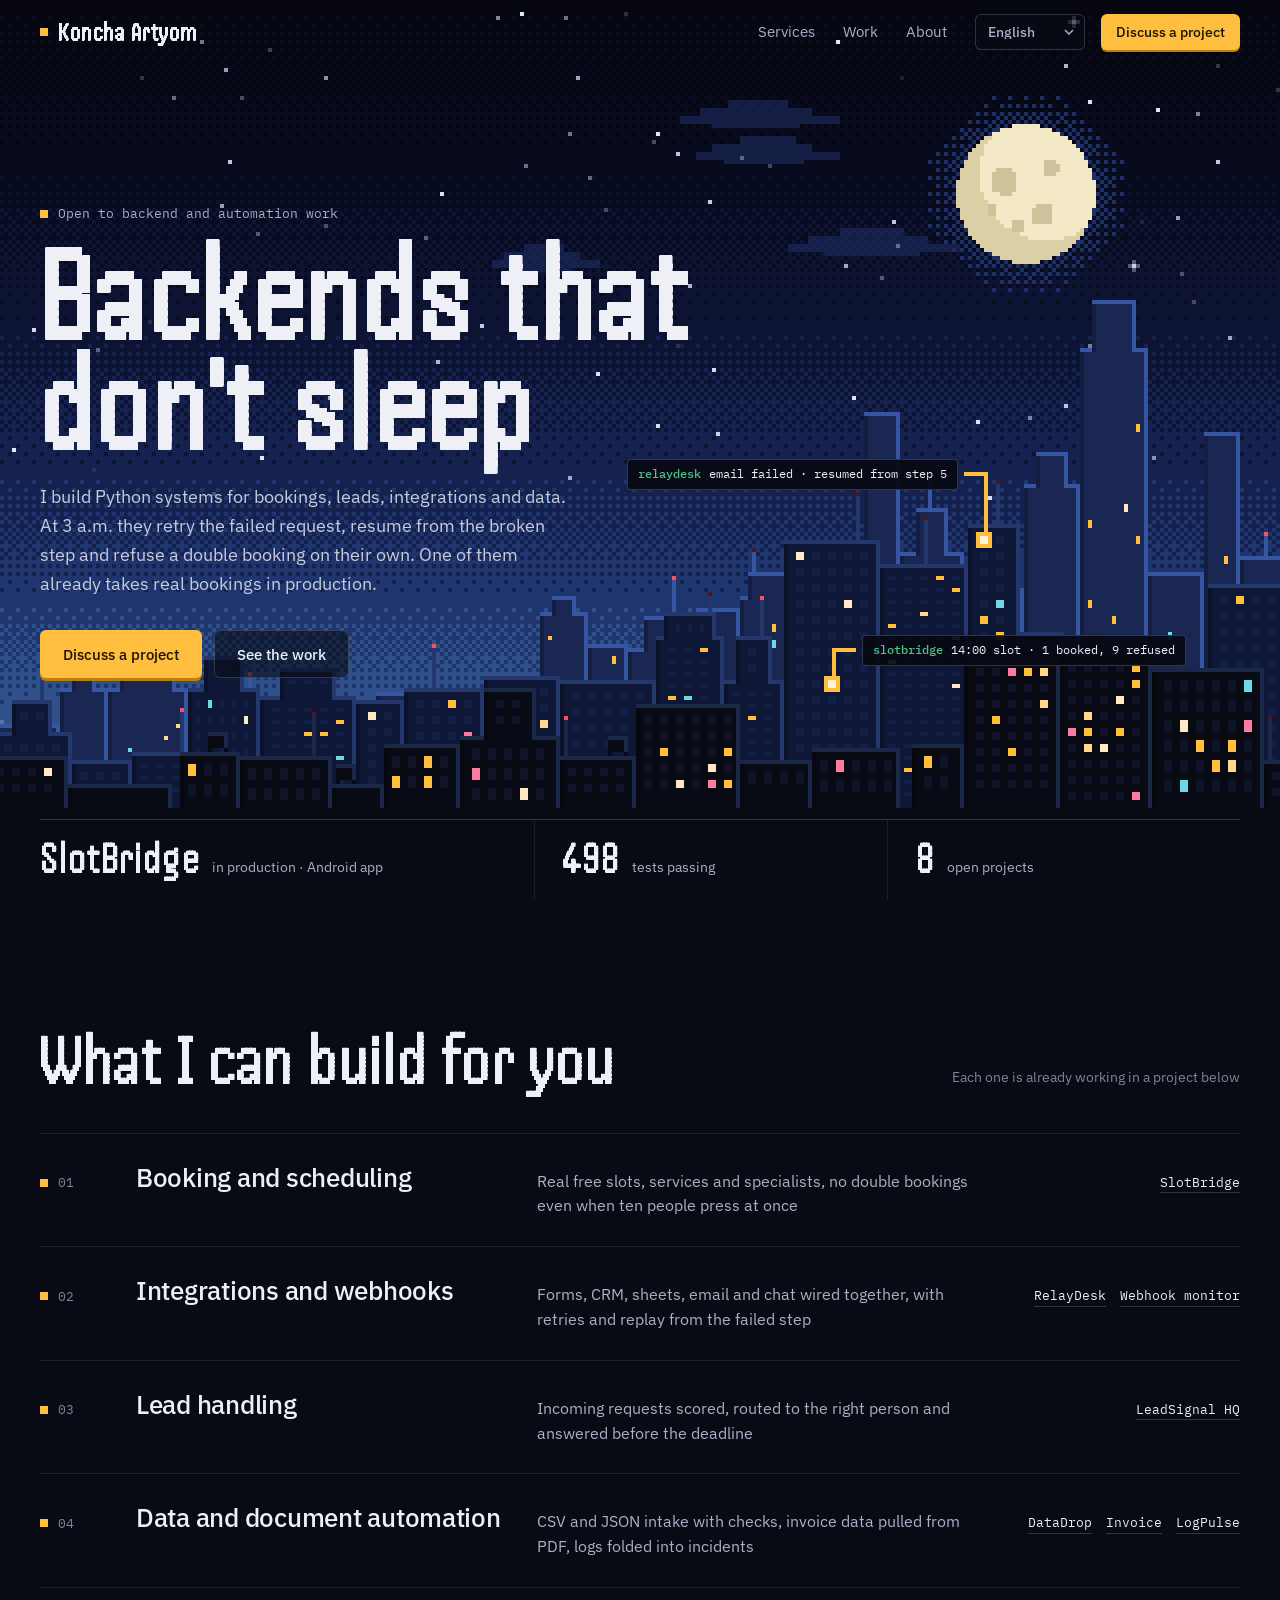
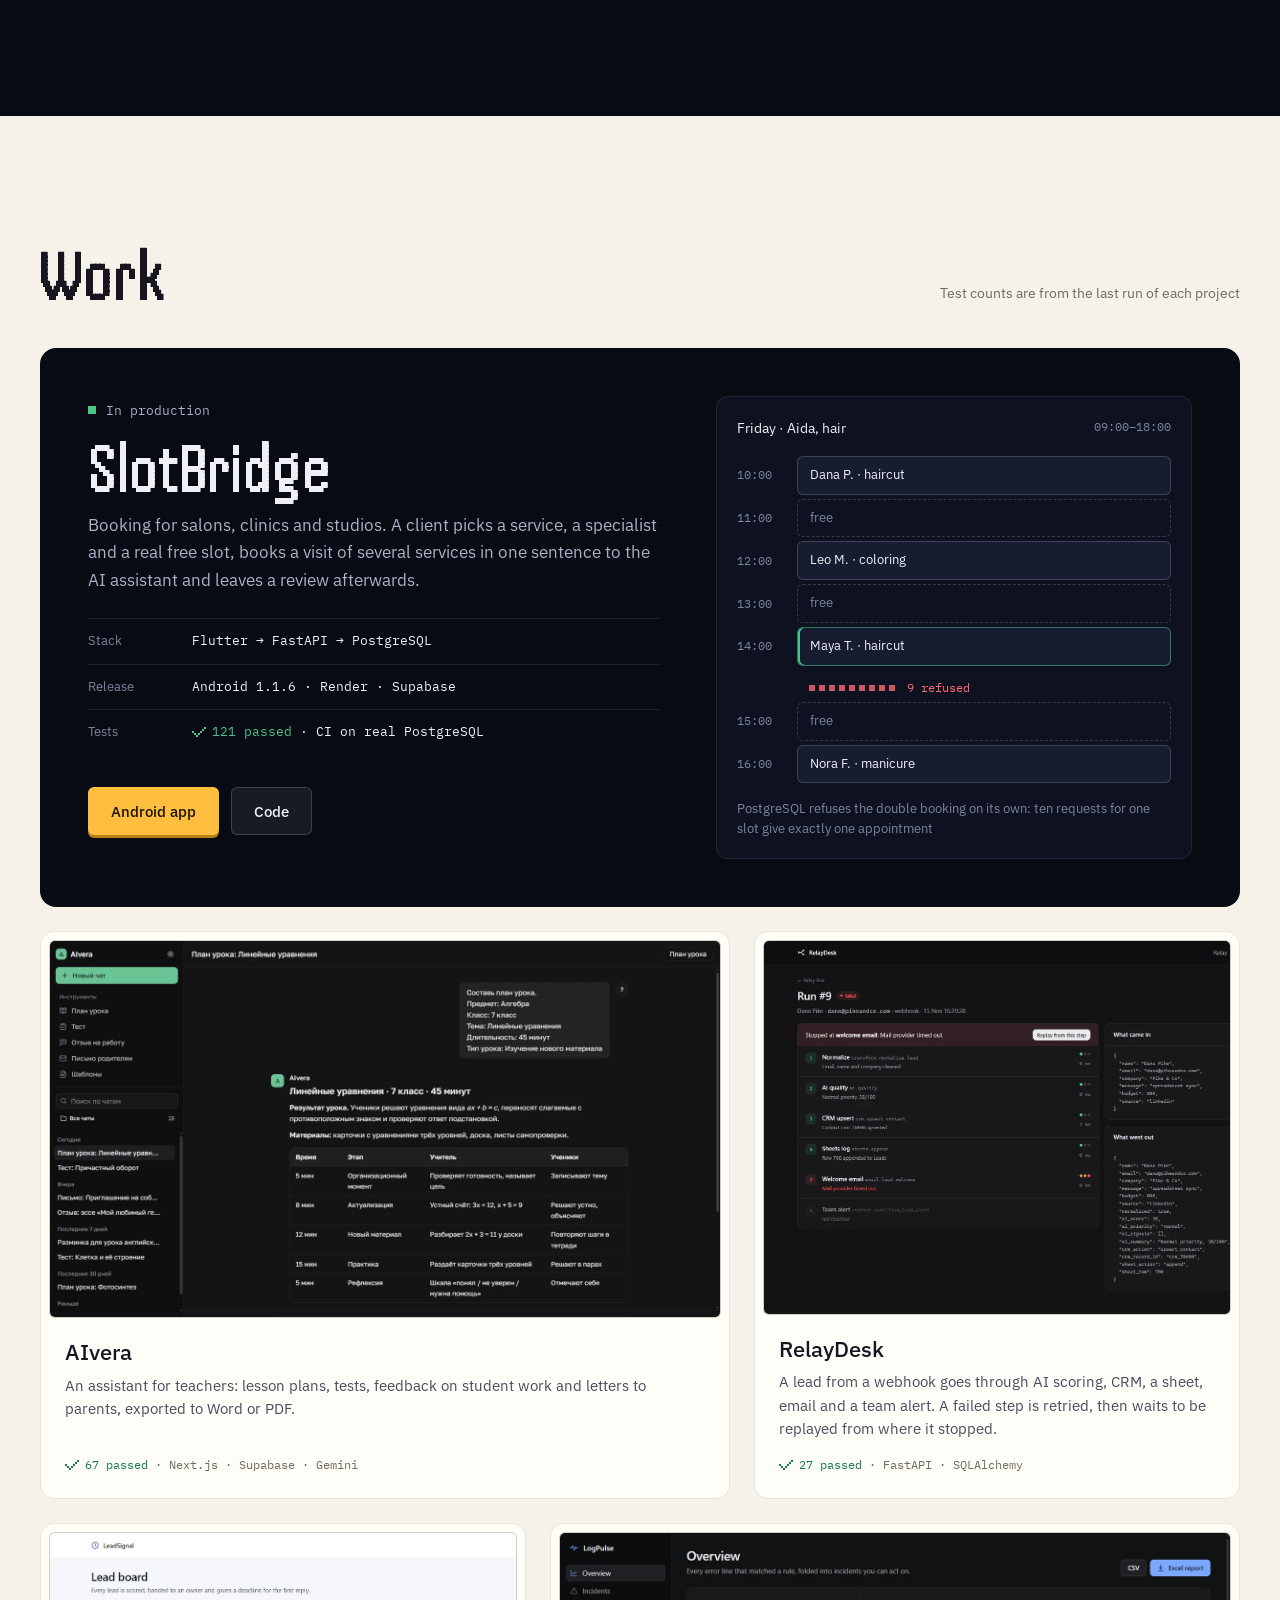
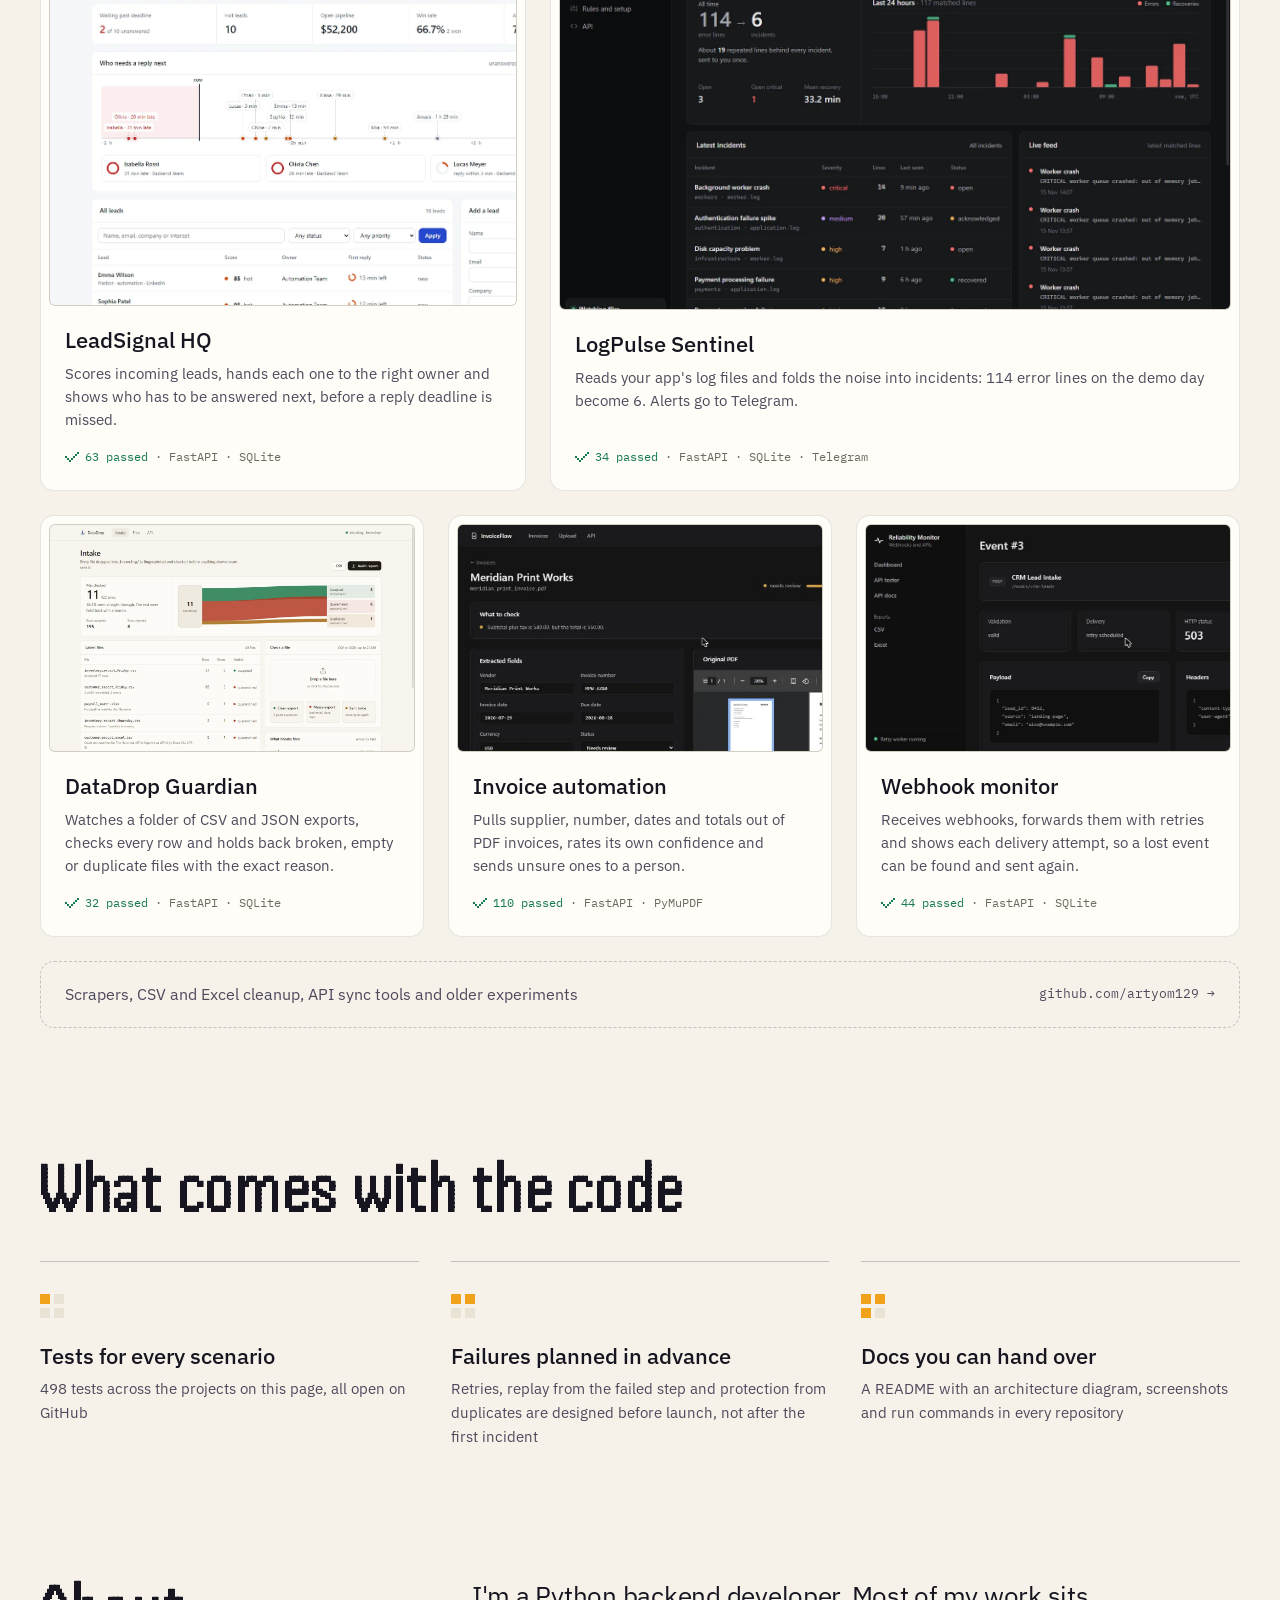
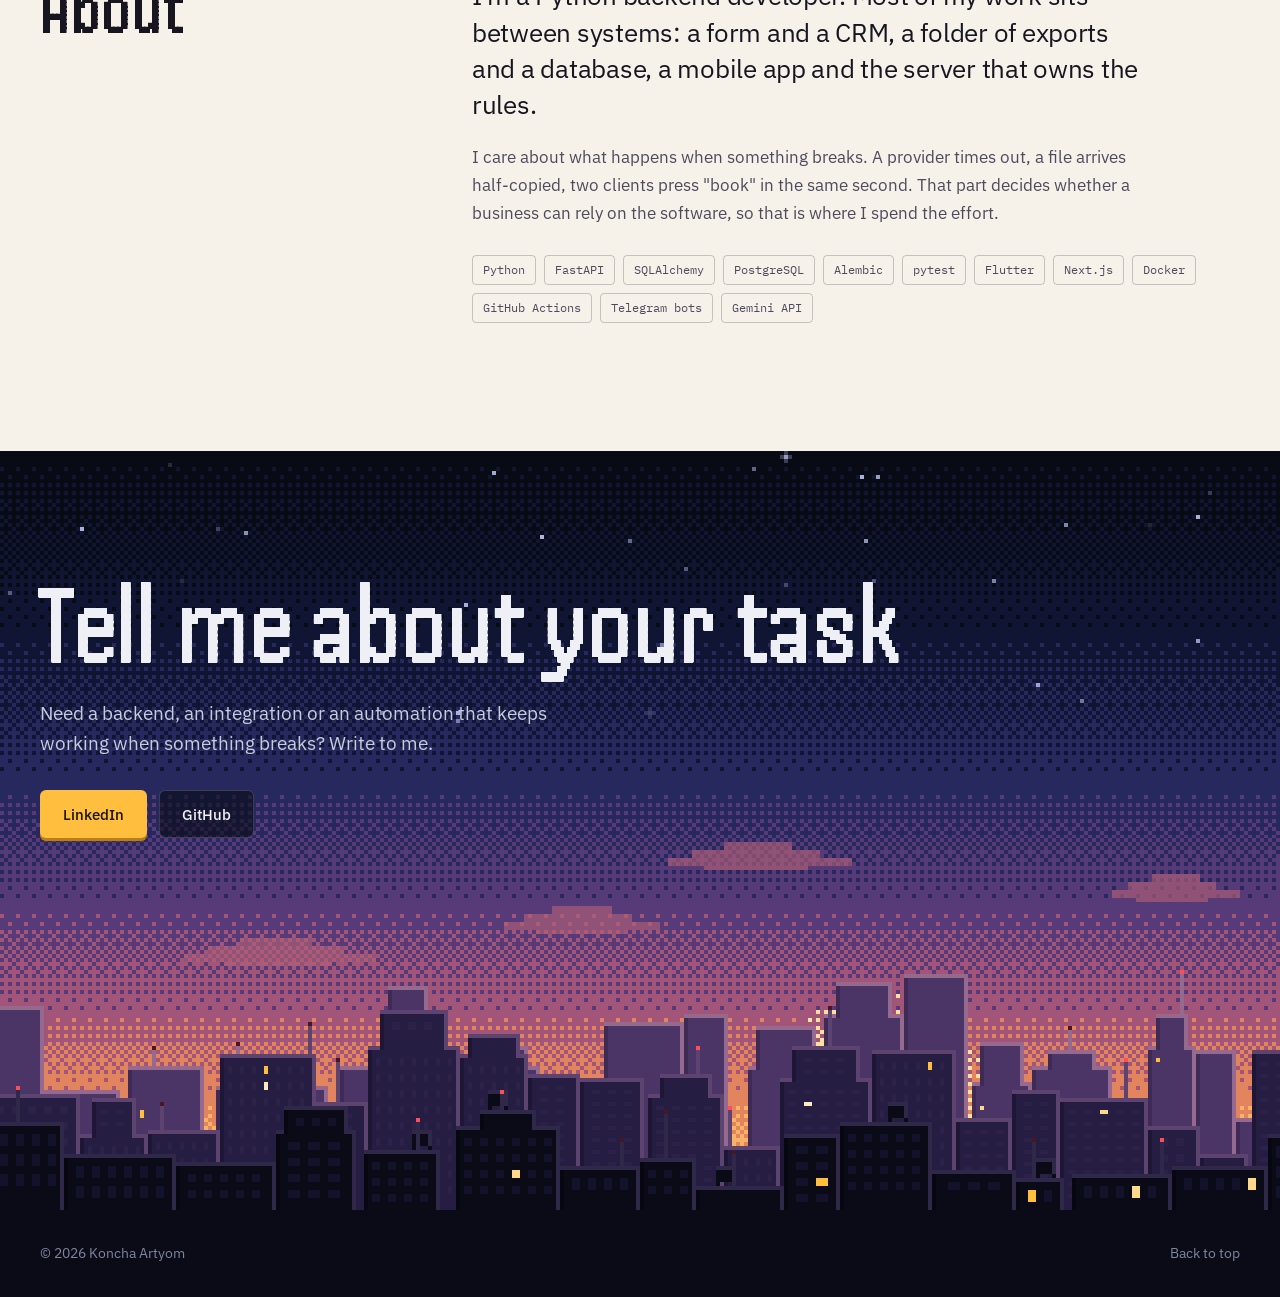
==== commit 62c2b401: "Rewrite the site: pixel city hero, services, work and contact" ====
--- a/index.html
+++ b/index.html
@@ -4,195 +4,271 @@
   <meta charset="utf-8">
   <meta name="viewport" content="width=device-width, initial-scale=1">
   <meta name="author" content="Koncha Artyom">
-  <meta name="description" content="Koncha Artyom builds Python backends and business automation: a booking platform in production, lead pipelines, data intake, log monitoring and AI tools for teachers.">
+  <meta name="description" content="Koncha Artyom builds Python backends and business automation: booking, lead handling, integrations and data pipelines that keep working at night. One booking platform runs in production.">
   <meta property="og:type" content="website">
   <meta property="og:title" content="Koncha Artyom · Python backend and automation">
-  <meta property="og:description" content="A booking platform in production and seven working projects with tests and screenshots.">
+  <meta property="og:description" content="Booking, lead handling, integrations and data automation. One app in production, 498 passing tests across eight open projects.">
   <meta property="og:url" content="https://artyom129.github.io/">
   <meta property="og:image" content="https://artyom129.github.io/assets/work/relaydesk.webp">
-  <meta name="theme-color" content="#0b0d12" media="(prefers-color-scheme: dark)">
-  <meta name="theme-color" content="#f5f6f8" media="(prefers-color-scheme: light)">
+  <meta name="theme-color" content="#080a14">
   <link rel="canonical" href="https://artyom129.github.io/">
-  <link rel="icon" href="favicon.svg?v=3" type="image/svg+xml">
+  <link rel="icon" href="favicon.svg?v=4" type="image/svg+xml">
   <link rel="preconnect" href="https://fonts.googleapis.com">
   <link rel="preconnect" href="https://fonts.gstatic.com" crossorigin>
-  <link rel="stylesheet" href="https://fonts.googleapis.com/css2?family=IBM+Plex+Mono:wght@400;500&family=IBM+Plex+Sans:wght@400;500;600&display=swap">
-  <link rel="stylesheet" href="style.css?v=6">
-  <script src="script.js?v=4" defer></script>
+  <link rel="stylesheet" href="https://fonts.googleapis.com/css2?family=Handjet:ELGR,ELSH,wght@1..2,0..16,100..900&family=IBM+Plex+Mono:wght@400;500&family=IBM+Plex+Sans:wght@400;500;600&display=swap">
+  <link rel="stylesheet" href="style.css?v=21">
+  <script src="script.js?v=21" defer></script>
+  <script src="scene.js?v=21" defer></script>
   <title>Koncha Artyom · Python backend and automation</title>
 </head>
 <body>
-  <a class="skip" href="#work" data-i18n="skip">Skip to the work</a>
-
-  <header class="top">
+  <a class="skip" href="#services" data-i18n="skip">Skip to the work</a>
+
+  <header class="top" id="top">
     <div class="shell top-inner">
-      <a class="name" href="#">Koncha Artyom</a>
+      <a class="name" href="#"><i class="win"></i>Koncha Artyom</a>
       <nav class="nav" aria-label="Sections">
+        <a href="#services" data-i18n="navServices">Services</a>
         <a href="#work" data-i18n="navWork">Work</a>
         <a href="#about" data-i18n="navAbout">About</a>
-        <a href="#contact" data-i18n="navContact">Contact</a>
       </nav>
-      <div class="lang" role="group" aria-label="Language">
-        <button type="button" data-lang="en">EN</button>
-        <button type="button" data-lang="ru">RU</button>
-        <button type="button" data-lang="kk">KK</button>
-      </div>
+      <label class="lang">
+        <span class="sr" data-i18n="language">Language</span>
+        <select id="lang">
+          <option value="en">English</option>
+          <option value="ru">Русский</option>
+          <option value="kk">Қазақша</option>
+          <option value="es">Español</option>
+          <option value="fr">Français</option>
+          <option value="de">Deutsch</option>
+          <option value="pt">Português</option>
+          <option value="it">Italiano</option>
+          <option value="zh">中文</option>
+          <option value="ja">日本語</option>
+          <option value="ar">العربية</option>
+        </select>
+      </label>
+      <a class="btn accent small" href="#contact" data-i18n="ctaTalk">Discuss a project</a>
     </div>
   </header>
 
   <main>
-    <section class="hero shell">
-      <div class="hero-text">
-        <p class="status"><i></i><span data-i18n="status">Open to backend and automation work</span></p>
-        <h1 data-i18n="heroTitle">Python backends and automation for businesses that run on bookings, leads and data</h1>
-        <p class="lead" data-i18n="heroLead">I build the part nobody sees until it breaks: the retry, the replay, the check that refuses a second booking for the same minute. One project takes real bookings in production; the rest run with tests and screenshots, all open on GitHub.</p>
+    <section class="hero">
+      <div class="sky" dir="ltr" aria-hidden="true">
+        <canvas id="city"></canvas>
+        <p class="tag" data-kind="ok"><b>slotbridge</b><span dir="auto" data-i18n="tag1">14:00 slot · 1 booked, 9 refused</span></p>
+        <p class="tag" data-kind="ok"><b>relaydesk</b><span dir="auto" data-i18n="tag2">email failed · resumed from step 5</span></p>
+        <p class="tag" data-kind="warn"><b>leadsignal</b><span dir="auto" data-i18n="tag3">new lead · score 82 · reply in 15 min</span></p>
+        <p class="tag" data-kind="ok"><b>logpulse</b><span dir="auto" data-i18n="tag4">114 error lines → 6 incidents</span></p>
+        <p class="tag" data-kind="warn"><b>datadrop</b><span dir="auto" data-i18n="tag5">empty export · held in quarantine</span></p>
+        <p class="tag" data-kind="warn"><b>invoice</b><span dir="auto" data-i18n="tag6">totals don't add up · sent to a person</span></p>
+      </div>
+
+      <div class="shell hero-inner">
+        <p class="status"><i class="win"></i><span data-i18n="status">Open to backend and automation work</span></p>
+        <h1 data-i18n="heroTitle">Backends that don't sleep</h1>
+        <p class="lead" data-i18n="heroLead">I build Python systems for bookings, leads, integrations and data. At 3 a.m. they retry the failed request, resume from the broken step and refuse a double booking on their own. One of them already takes real bookings in production.</p>
         <div class="actions">
-          <a class="btn primary" href="#work" data-i18n="ctaWork">See the work</a>
-          <a class="btn" href="https://github.com/artyom129" target="_blank" rel="noopener">GitHub</a>
-        </div>
-      </div>
-
-      <figure class="console" aria-label="Events from the demo data of my projects">
-        <div class="console-bar"><span></span><span></span><span></span><b>tail -f ~/projects/*.log</b></div>
-        <ol class="log" id="log">
-          <li class="ok"><time>14:00:02</time><span class="src">slotbridge</span><span class="msg">10 requests for one slot · 1 booked, 9 refused</span><span class="tag">ok</span></li>
-          <li class="bad"><time>14:00:09</time><span class="src">relaydesk</span><span class="msg">welcome_email timeout · attempt 3/3 → dead letter</span><span class="tag">fail</span></li>
-          <li class="ok"><time>14:01:40</time><span class="src">relaydesk</span><span class="msg">replay from step 5 · CRM and sheet not touched</span><span class="tag">ok</span></li>
-          <li class="ok"><time>14:02:11</time><span class="src">logpulse</span><span class="msg">114 error lines folded into 6 incidents</span><span class="tag">ok</span></li>
-          <li class="warn"><time>14:02:57</time><span class="src">datadrop</span><span class="msg">orders_export.csv · header, no rows → quarantine</span><span class="tag">hold</span></li>
-          <li class="warn"><time>14:03:20</time><span class="src">invoice</span><span class="msg">subtotal + tax ≠ total · sent to a person</span><span class="tag">review</span></li>
-        </ol>
-        <figcaption data-i18n="logCaption">Scenarios from the demo data of the projects below</figcaption>
-      </figure>
+          <a class="btn accent" href="#contact" data-i18n="ctaTalk">Discuss a project</a>
+          <a class="btn ghost" href="#work" data-i18n="ctaWork">See the work</a>
+        </div>
+      </div>
+
+      <div class="shell facts-bar" id="facts">
+        <a class="fact" href="https://github.com/artyom129/SlotBridge/releases/latest" target="_blank" rel="noopener"><b>SlotBridge</b><span data-i18n="statProd">in production · Android app</span></a>
+        <div class="fact"><b>498</b><span data-i18n="statTests">tests passing</span></div>
+        <div class="fact"><b>8</b><span data-i18n="statProjects">open projects</span></div>
+      </div>
     </section>
 
-    <section class="shell" id="work" aria-labelledby="work-title">
-      <div class="section-head">
-        <h2 id="work-title" data-i18n="workTitle">Work</h2>
-        <p data-i18n="workNote">Test counts are from the last run of each project</p>
-      </div>
-
-      <article class="featured">
-        <div class="featured-text">
-          <p class="live"><i></i><span data-i18n="sbLive">In production</span></p>
-          <h3>SlotBridge</h3>
-          <p data-i18n="sbText">Booking for salons, clinics and studios. A client picks a service, a specialist and a real free slot, books a visit of several services in one sentence to the AI assistant and leaves a review afterwards.</p>
-          <dl class="facts">
-            <div><dt data-i18n="fStack">Stack</dt><dd>Flutter → FastAPI → PostgreSQL</dd></div>
-            <div><dt data-i18n="fRelease">Release</dt><dd>Android 1.1.6 · Render · Supabase</dd></div>
-            <div><dt data-i18n="fTests">Tests</dt><dd><span class="pass">✓ 121 passed</span> · <span data-i18n="sbCi">CI on real PostgreSQL</span></dd></div>
-          </dl>
-          <div class="links">
-            <a class="btn primary" href="https://github.com/artyom129/SlotBridge/releases/latest" target="_blank" rel="noopener" data-i18n="sbApk">Android app</a>
-            <a class="btn" href="https://github.com/artyom129/SlotBridge" target="_blank" rel="noopener" data-i18n="code">Code</a>
+    <section class="shell block" id="services" aria-labelledby="svc-title">
+      <div class="head" data-reveal>
+        <h2 id="svc-title" data-i18n="svcTitle">What I can build for you</h2>
+        <p data-i18n="svcNote">Each one is already working in a project below</p>
+      </div>
+      <ol class="offers">
+        <li data-reveal>
+          <span class="num"><i class="win"></i>01</span>
+          <h3 data-i18n="s1t">Booking and scheduling</h3>
+          <p data-i18n="s1d">Real free slots, services and specialists, no double bookings even when ten people press at once</p>
+          <span class="proof"><a href="https://github.com/artyom129/SlotBridge" target="_blank" rel="noopener">SlotBridge</a></span>
+        </li>
+        <li data-reveal>
+          <span class="num"><i class="win"></i>02</span>
+          <h3 data-i18n="s2t">Integrations and webhooks</h3>
+          <p data-i18n="s2d">Forms, CRM, sheets, email and chat wired together, with retries and replay from the failed step</p>
+          <span class="proof"><a href="https://github.com/artyom129/RelayDesk-AI-Business-Automation-AI-Integration-Platform" target="_blank" rel="noopener">RelayDesk</a><a href="https://github.com/artyom129/api-webhook-reliability-monitor" target="_blank" rel="noopener">Webhook monitor</a></span>
+        </li>
+        <li data-reveal>
+          <span class="num"><i class="win"></i>03</span>
+          <h3 data-i18n="s3t">Lead handling</h3>
+          <p data-i18n="s3d">Incoming requests scored, routed to the right person and answered before the deadline</p>
+          <span class="proof"><a href="https://github.com/artyom129/leadsignal-hq" target="_blank" rel="noopener">LeadSignal HQ</a></span>
+        </li>
+        <li data-reveal>
+          <span class="num"><i class="win"></i>04</span>
+          <h3 data-i18n="s4t">Data and document automation</h3>
+          <p data-i18n="s4d">CSV and JSON intake with checks, invoice data pulled from PDF, logs folded into incidents</p>
+          <span class="proof"><a href="https://github.com/artyom129/DataDrop-Guardian" target="_blank" rel="noopener">DataDrop</a><a href="https://github.com/artyom129/invoice-document-automation-dashboard" target="_blank" rel="noopener">Invoice</a><a href="https://github.com/artyom129/logpulse-sentinel" target="_blank" rel="noopener">LogPulse</a></span>
+        </li>
+      </ol>
+    </section>
+
+    <div class="light">
+      <section class="shell block" id="work" aria-labelledby="work-title">
+        <div class="head" data-reveal>
+          <h2 id="work-title" data-i18n="workTitle">Work</h2>
+          <p data-i18n="workNote">Test counts are from the last run of each project</p>
+        </div>
+
+        <article class="featured" data-reveal>
+          <div class="featured-text">
+            <p class="live"><i></i><span data-i18n="sbLive">In production</span></p>
+            <h3>SlotBridge</h3>
+            <p data-i18n="sbText">Booking for salons, clinics and studios. A client picks a service, a specialist and a real free slot, books a visit of several services in one sentence to the AI assistant and leaves a review afterwards.</p>
+            <dl class="facts">
+              <div><dt data-i18n="fStack">Stack</dt><dd>Flutter → FastAPI → PostgreSQL</dd></div>
+              <div><dt data-i18n="fRelease">Release</dt><dd>Android 1.1.6 · Render · Supabase</dd></div>
+              <div><dt data-i18n="fTests">Tests</dt><dd><span class="pass"><svg class="px" viewBox="0 0 7 5" aria-hidden="true"><path d="M0 2h1v1H0zM1 3h1v1H1zM2 4h1v1H2zM3 3h1v1H3zM4 2h1v1H4zM5 1h1v1H5zM6 0h1v1H6z"/></svg>121 passed</span> · <span data-i18n="sbCi">CI on real PostgreSQL</span></dd></div>
+            </dl>
+            <div class="actions">
+              <a class="btn accent" href="https://github.com/artyom129/SlotBridge/releases/latest" target="_blank" rel="noopener" data-i18n="sbApk">Android app</a>
+              <a class="btn ghost" href="https://github.com/artyom129/SlotBridge" target="_blank" rel="noopener" data-i18n="code">Code</a>
+            </div>
           </div>
-        </div>
-
-        <figure class="day" aria-label="One day in the schedule: the 14:00 slot is booked once, nine competing requests are refused">
-          <div class="day-head"><span data-i18n="dayTitle">Friday · Aida, hair</span><span class="mono">09:00–18:00</span></div>
-          <ol class="slots">
-            <li><time>10:00</time><b class="booked" data-i18n="slot10">Dana P. · haircut</b></li>
-            <li><time>11:00</time><b class="free" data-i18n="free">free</b></li>
-            <li><time>12:00</time><b class="booked" data-i18n="slot12">Leo M. · coloring</b></li>
-            <li><time>13:00</time><b class="free" data-i18n="free">free</b></li>
-            <li class="race"><time>14:00</time><b class="booked" data-i18n="slot14">Maya T. · haircut</b><span class="refused"><i></i><i></i><i></i><i></i><i></i><i></i><i></i><i></i><i></i><em data-i18n="refused">9 refused</em></span></li>
-            <li><time>15:00</time><b class="free" data-i18n="free">free</b></li>
-            <li><time>16:00</time><b class="booked" data-i18n="slot16">Nora F. · manicure</b></li>
-          </ol>
-          <figcaption data-i18n="dayCaption">PostgreSQL refuses the double booking on its own: ten requests for one slot give exactly one appointment</figcaption>
-        </figure>
-      </article>
-
-      <div class="grid">
-        <a class="card w7" href="https://github.com/artyom129/aivera-reimagined" target="_blank" rel="noopener">
-          <img src="assets/work/aivera.webp" width="1400" height="875" alt="AIvera chat with a lesson plan" loading="lazy">
-          <div class="card-body">
-            <h3>AIvera</h3>
-            <p data-i18n="aiveraText">An assistant for teachers: lesson plans, tests, feedback on student work and letters to parents, exported to Word or PDF.</p>
-            <span class="meta"><span class="pass">✓ 67 passed</span> · Next.js · Supabase · Gemini</span>
-          </div>
-        </a>
-        <a class="card w5" href="https://github.com/artyom129/RelayDesk-AI-Business-Automation-AI-Integration-Platform" target="_blank" rel="noopener">
-          <img src="assets/work/relaydesk-run.webp" width="1430" height="943" alt="RelayDesk run stopped at the welcome email, ready to replay" loading="lazy">
-          <div class="card-body">
-            <h3>RelayDesk</h3>
-            <p data-i18n="relayText">A lead from a webhook goes through AI scoring, CRM, a sheet, email and a team alert. A failed step is retried, then waits to be replayed from where it stopped.</p>
-            <span class="meta"><span class="pass">✓ 27 passed</span> · FastAPI · SQLAlchemy</span>
-          </div>
-        </a>
-        <a class="card w5" href="https://github.com/artyom129/leadsignal-hq" target="_blank" rel="noopener">
-          <img src="assets/work/leadsignal.webp" width="1400" height="875" alt="LeadSignal dispatch board" loading="lazy">
-          <div class="card-body">
-            <h3>LeadSignal HQ</h3>
-            <p data-i18n="leadText">Scores incoming leads, hands each one to the right owner and shows who has to be answered next, before a reply deadline is missed.</p>
-            <span class="meta"><span class="pass">✓ 63 passed</span> · FastAPI · SQLite</span>
-          </div>
-        </a>
-        <a class="card w7" href="https://github.com/artyom129/logpulse-sentinel" target="_blank" rel="noopener">
-          <img src="assets/work/logpulse.webp" width="1400" height="875" alt="LogPulse overview: 114 error lines folded into 6 incidents" loading="lazy">
-          <div class="card-body">
-            <h3>LogPulse Sentinel</h3>
-            <p data-i18n="logText">Reads your app's log files and folds the noise into incidents: 114 error lines on the demo day become 6. Alerts go to Telegram.</p>
-            <span class="meta"><span class="pass">✓ 34 passed</span> · FastAPI · SQLite · Telegram</span>
-          </div>
-        </a>
-        <a class="card w4" href="https://github.com/artyom129/DataDrop-Guardian" target="_blank" rel="noopener">
-          <img src="assets/work/datadrop.webp" width="1400" height="875" alt="DataDrop intake page" loading="lazy">
-          <div class="card-body">
-            <h3>DataDrop Guardian</h3>
-            <p data-i18n="dropText">Watches a folder of CSV and JSON exports, checks every row and holds back broken, empty or duplicate files with the exact reason.</p>
-            <span class="meta"><span class="pass">✓ 32 passed</span> · FastAPI · SQLite</span>
-          </div>
-        </a>
-        <a class="card w4" href="https://github.com/artyom129/invoice-document-automation-dashboard" target="_blank" rel="noopener">
-          <img src="assets/work/invoice.webp" width="1280" height="593" alt="Invoice review: extracted fields next to the original PDF" loading="lazy">
-          <div class="card-body">
-            <h3 data-i18n="invoiceTitle">Invoice automation</h3>
-            <p data-i18n="invoiceText">Pulls supplier, number, dates and totals out of PDF invoices, rates its own confidence and sends unsure ones to a person.</p>
-            <span class="meta"><span class="pass">✓ 110 passed</span> · FastAPI · PyMuPDF</span>
-          </div>
-        </a>
-        <a class="card w4" href="https://github.com/artyom129/api-webhook-reliability-monitor" target="_blank" rel="noopener">
-          <img src="assets/work/webhook.webp" width="1280" height="559" alt="Webhook event with delivery status and a replay button" loading="lazy">
-          <div class="card-body">
-            <h3 data-i18n="hookTitle">Webhook monitor</h3>
-            <p data-i18n="hookText">Receives webhooks, forwards them with retries and shows each delivery attempt, so a lost event can be found and sent again.</p>
-            <span class="meta"><span class="pass">✓ 44 passed</span> · FastAPI · SQLite</span>
-          </div>
-        </a>
-        <a class="more" href="https://github.com/artyom129?tab=repositories" target="_blank" rel="noopener">
-          <span data-i18n="moreText">Scrapers, CSV and Excel cleanup, API sync tools and older experiments</span>
-          <span class="mono">github.com/artyom129 →</span>
-        </a>
-      </div>
-    </section>
-
-    <section class="shell split" id="about" aria-labelledby="about-title">
-      <h2 id="about-title" data-i18n="aboutTitle">About</h2>
-      <div>
-        <p class="big" data-i18n="about1">I'm a Python backend developer. Most of my work sits between systems: a form and a CRM, a folder of exports and a database, a mobile app and the server that owns the rules.</p>
-        <p data-i18n="about2">I care about what happens when something breaks. A provider times out, a file arrives half-copied, two clients press "book" in the same second. That part decides whether a business can rely on the software, so that is where I spend the effort.</p>
-        <ul class="stack">
-          <li>Python</li><li>FastAPI</li><li>SQLAlchemy</li><li>PostgreSQL</li><li>Alembic</li><li>pytest</li><li>Flutter</li><li>Next.js</li><li>Docker</li><li>GitHub Actions</li><li>Telegram bots</li><li>Gemini API</li>
+
+          <figure class="day" aria-label="One day in the schedule: the 14:00 slot is booked once, nine competing requests are refused">
+            <div class="day-head"><span data-i18n="dayTitle">Friday · Aida, hair</span><span class="mono">09:00–18:00</span></div>
+            <ol class="slots">
+              <li><time>10:00</time><b class="booked" data-i18n="slot10">Dana P. · haircut</b></li>
+              <li><time>11:00</time><b class="free" data-i18n="free">free</b></li>
+              <li><time>12:00</time><b class="booked" data-i18n="slot12">Leo M. · coloring</b></li>
+              <li><time>13:00</time><b class="free" data-i18n="free">free</b></li>
+              <li class="race"><time>14:00</time><b class="booked" data-i18n="slot14">Maya T. · haircut</b><span class="refused"><i></i><i></i><i></i><i></i><i></i><i></i><i></i><i></i><i></i><em data-i18n="refused">9 refused</em></span></li>
+              <li><time>15:00</time><b class="free" data-i18n="free">free</b></li>
+              <li><time>16:00</time><b class="booked" data-i18n="slot16">Nora F. · manicure</b></li>
+            </ol>
+            <figcaption data-i18n="dayCaption">PostgreSQL refuses the double booking on its own: ten requests for one slot give exactly one appointment</figcaption>
+          </figure>
+        </article>
+
+        <div class="grid">
+          <a class="card w7" data-reveal href="https://github.com/artyom129/aivera-reimagined" target="_blank" rel="noopener">
+            <img src="assets/work/aivera.webp" width="1400" height="875" alt="AIvera chat with a lesson plan" loading="lazy">
+            <div class="card-body">
+              <h3>AIvera</h3>
+              <p data-i18n="aiveraText">An assistant for teachers: lesson plans, tests, feedback on student work and letters to parents, exported to Word or PDF.</p>
+              <span class="meta"><span class="pass"><svg class="px" viewBox="0 0 7 5" aria-hidden="true"><path d="M0 2h1v1H0zM1 3h1v1H1zM2 4h1v1H2zM3 3h1v1H3zM4 2h1v1H4zM5 1h1v1H5zM6 0h1v1H6z"/></svg>67 passed</span> · Next.js · Supabase · Gemini</span>
+            </div>
+          </a>
+          <a class="card w5" data-reveal href="https://github.com/artyom129/RelayDesk-AI-Business-Automation-AI-Integration-Platform" target="_blank" rel="noopener">
+            <img src="assets/work/relaydesk-run.webp" width="1430" height="943" alt="RelayDesk run stopped at the welcome email, ready to replay" loading="lazy">
+            <div class="card-body">
+              <h3>RelayDesk</h3>
+              <p data-i18n="relayText">A lead from a webhook goes through AI scoring, CRM, a sheet, email and a team alert. A failed step is retried, then waits to be replayed from where it stopped.</p>
+              <span class="meta"><span class="pass"><svg class="px" viewBox="0 0 7 5" aria-hidden="true"><path d="M0 2h1v1H0zM1 3h1v1H1zM2 4h1v1H2zM3 3h1v1H3zM4 2h1v1H4zM5 1h1v1H5zM6 0h1v1H6z"/></svg>27 passed</span> · FastAPI · SQLAlchemy</span>
+            </div>
+          </a>
+          <a class="card w5" data-reveal href="https://github.com/artyom129/leadsignal-hq" target="_blank" rel="noopener">
+            <img src="assets/work/leadsignal.webp" width="1400" height="875" alt="LeadSignal dispatch board" loading="lazy">
+            <div class="card-body">
+              <h3>LeadSignal HQ</h3>
+              <p data-i18n="leadText">Scores incoming leads, hands each one to the right owner and shows who has to be answered next, before a reply deadline is missed.</p>
+              <span class="meta"><span class="pass"><svg class="px" viewBox="0 0 7 5" aria-hidden="true"><path d="M0 2h1v1H0zM1 3h1v1H1zM2 4h1v1H2zM3 3h1v1H3zM4 2h1v1H4zM5 1h1v1H5zM6 0h1v1H6z"/></svg>63 passed</span> · FastAPI · SQLite</span>
+            </div>
+          </a>
+          <a class="card w7" data-reveal href="https://github.com/artyom129/logpulse-sentinel" target="_blank" rel="noopener">
+            <img src="assets/work/logpulse.webp" width="1400" height="875" alt="LogPulse overview: 114 error lines folded into 6 incidents" loading="lazy">
+            <div class="card-body">
+              <h3>LogPulse Sentinel</h3>
+              <p data-i18n="logText">Reads your app's log files and folds the noise into incidents: 114 error lines on the demo day become 6. Alerts go to Telegram.</p>
+              <span class="meta"><span class="pass"><svg class="px" viewBox="0 0 7 5" aria-hidden="true"><path d="M0 2h1v1H0zM1 3h1v1H1zM2 4h1v1H2zM3 3h1v1H3zM4 2h1v1H4zM5 1h1v1H5zM6 0h1v1H6z"/></svg>34 passed</span> · FastAPI · SQLite · Telegram</span>
+            </div>
+          </a>
+          <a class="card w4" data-reveal href="https://github.com/artyom129/DataDrop-Guardian" target="_blank" rel="noopener">
+            <img src="assets/work/datadrop.webp" width="1400" height="875" alt="DataDrop intake page" loading="lazy">
+            <div class="card-body">
+              <h3>DataDrop Guardian</h3>
+              <p data-i18n="dropText">Watches a folder of CSV and JSON exports, checks every row and holds back broken, empty or duplicate files with the exact reason.</p>
+              <span class="meta"><span class="pass"><svg class="px" viewBox="0 0 7 5" aria-hidden="true"><path d="M0 2h1v1H0zM1 3h1v1H1zM2 4h1v1H2zM3 3h1v1H3zM4 2h1v1H4zM5 1h1v1H5zM6 0h1v1H6z"/></svg>32 passed</span> · FastAPI · SQLite</span>
+            </div>
+          </a>
+          <a class="card w4" data-reveal href="https://github.com/artyom129/invoice-document-automation-dashboard" target="_blank" rel="noopener">
+            <img src="assets/work/invoice.webp" width="1280" height="593" alt="Invoice review: extracted fields next to the original PDF" loading="lazy">
+            <div class="card-body">
+              <h3 data-i18n="invoiceTitle">Invoice automation</h3>
+              <p data-i18n="invoiceText">Pulls supplier, number, dates and totals out of PDF invoices, rates its own confidence and sends unsure ones to a person.</p>
+              <span class="meta"><span class="pass"><svg class="px" viewBox="0 0 7 5" aria-hidden="true"><path d="M0 2h1v1H0zM1 3h1v1H1zM2 4h1v1H2zM3 3h1v1H3zM4 2h1v1H4zM5 1h1v1H5zM6 0h1v1H6z"/></svg>110 passed</span> · FastAPI · PyMuPDF</span>
+            </div>
+          </a>
+          <a class="card w4" data-reveal href="https://github.com/artyom129/api-webhook-reliability-monitor" target="_blank" rel="noopener">
+            <img src="assets/work/webhook.webp" width="1280" height="559" alt="Webhook event with delivery status and a replay button" loading="lazy">
+            <div class="card-body">
+              <h3 data-i18n="hookTitle">Webhook monitor</h3>
+              <p data-i18n="hookText">Receives webhooks, forwards them with retries and shows each delivery attempt, so a lost event can be found and sent again.</p>
+              <span class="meta"><span class="pass"><svg class="px" viewBox="0 0 7 5" aria-hidden="true"><path d="M0 2h1v1H0zM1 3h1v1H1zM2 4h1v1H2zM3 3h1v1H3zM4 2h1v1H4zM5 1h1v1H5zM6 0h1v1H6z"/></svg>44 passed</span> · FastAPI · SQLite</span>
+            </div>
+          </a>
+          <a class="more" href="https://github.com/artyom129?tab=repositories" target="_blank" rel="noopener">
+            <span data-i18n="moreText">Scrapers, CSV and Excel cleanup, API sync tools and older experiments</span>
+            <span class="mono">github.com/artyom129 →</span>
+          </a>
+        </div>
+      </section>
+
+      <section class="shell block" aria-labelledby="get-title">
+        <div class="head" data-reveal>
+          <h2 id="get-title" data-i18n="getTitle">What comes with the code</h2>
+        </div>
+        <ul class="gets">
+          <li data-reveal>
+            <span class="wins" aria-hidden="true"><i class="on"></i><i></i><i></i><i></i></span>
+            <h3 data-i18n="g1t">Tests for every scenario</h3>
+            <p data-i18n="g1d">498 tests across the projects on this page, all open on GitHub</p>
+          </li>
+          <li data-reveal>
+            <span class="wins" aria-hidden="true"><i class="on"></i><i class="on"></i><i></i><i></i></span>
+            <h3 data-i18n="g2t">Failures planned in advance</h3>
+            <p data-i18n="g2d">Retries, replay from the failed step and protection from duplicates are designed before launch, not after the first incident</p>
+          </li>
+          <li data-reveal>
+            <span class="wins" aria-hidden="true"><i class="on"></i><i class="on"></i><i class="on"></i><i></i></span>
+            <h3 data-i18n="g3t">Docs you can hand over</h3>
+            <p data-i18n="g3d">A README with an architecture diagram, screenshots and run commands in every repository</p>
+          </li>
         </ul>
-      </div>
-    </section>
-
-    <section class="shell split" id="contact" aria-labelledby="contact-title">
-      <h2 id="contact-title" data-i18n="contactTitle">Contact</h2>
-      <div>
-        <p class="big" data-i18n="contactText">Need a backend, an integration or an automation that keeps working when something breaks? Write to me.</p>
+      </section>
+
+      <section class="shell block split" id="about" aria-labelledby="about-title">
+        <h2 id="about-title" data-i18n="aboutTitle" data-reveal>About</h2>
+        <div data-reveal>
+          <p class="big" data-i18n="about1">I'm a Python backend developer. Most of my work sits between systems: a form and a CRM, a folder of exports and a database, a mobile app and the server that owns the rules.</p>
+          <p data-i18n="about2">I care about what happens when something breaks. A provider times out, a file arrives half-copied, two clients press "book" in the same second. That part decides whether a business can rely on the software, so that is where I spend the effort.</p>
+          <ul class="stack">
+            <li>Python</li><li>FastAPI</li><li>SQLAlchemy</li><li>PostgreSQL</li><li>Alembic</li><li>pytest</li><li>Flutter</li><li>Next.js</li><li>Docker</li><li>GitHub Actions</li><li>Telegram bots</li><li>Gemini API</li>
+          </ul>
+        </div>
+      </section>
+    </div>
+
+    <section class="contact" id="contact" aria-labelledby="contact-title">
+      <canvas id="dawn" aria-hidden="true"></canvas>
+      <div class="shell contact-inner" data-reveal>
+        <h2 id="contact-title" data-i18n="contactBig">Tell me about your task</h2>
+        <p data-i18n="contactText">Need a backend, an integration or an automation that keeps working when something breaks? Write to me.</p>
         <div class="actions">
-          <a class="btn primary" href="https://www.linkedin.com/in/artyom-python-automation/" target="_blank" rel="noopener">LinkedIn</a>
-          <a class="btn" href="https://github.com/artyom129" target="_blank" rel="noopener">GitHub</a>
+          <a class="btn accent" href="https://www.linkedin.com/in/artyom-python-automation/" target="_blank" rel="noopener">LinkedIn</a>
+          <a class="btn ghost" href="https://github.com/artyom129" target="_blank" rel="noopener">GitHub</a>
         </div>
       </div>
     </section>
   </main>
 
-  <footer class="shell foot">
-    <span>© 2026 Koncha Artyom</span>
-    <a href="#" data-i18n="top">Back to top</a>
+  <footer class="foot">
+    <div class="shell foot-row">
+      <span>© 2026 Koncha Artyom</span>
+      <a href="#" data-i18n="top">Back to top</a>
+    </div>
   </footer>
 </body>
 </html>
--- a/style.css
+++ b/style.css
@@ -1,201 +1,262 @@
-/* Ink ramp: the night-shift side of software. Colour only means pass, retry or fail. */
+/* World: a city at night where the backend is the only thing still working.
+   Ink surfaces, one amber accent taken from a lit window, a warm paper band for the work itself. */
 :root {
-  --bg: #0b0d12;
-  --deep: #07080d;
-  --card: #11141c;
-  --raised: #1a1e28;
-  --text: #eef0f5;
-  --text-2: #a3a9b8;
-  --muted: #7a8296;
-  --line: rgba(238, 240, 245, 0.08);
-  --line-2: rgba(238, 240, 245, 0.14);
-  --ok: #4cc38a;
-  --warn: #e2b04a;
-  --bad: #e5484d;
-  --btn: #eef0f5;
-  --btn-text: #0b0d12;
-  --shot-shadow: 0 16px 48px rgba(0, 0, 0, 0.45);
+  --night: #080a14;
+  --night-2: #0e1120;
+  --night-3: #181c30;
+  --paper: #f6f2ea;
+  --paper-2: #fffdf8;
+  --paper-3: #e9e3d6;
+  --amber: #ffbe3d;
+  --amber-deep: #b97f10;
+  --amber-ink: #1c1303;
+  --display: "Handjet", "IBM Plex Sans", system-ui, sans-serif;
   --sans: "IBM Plex Sans", system-ui, -apple-system, "Segoe UI", sans-serif;
   --mono: "IBM Plex Mono", ui-monospace, "Cascadia Mono", Consolas, monospace;
   --ease: cubic-bezier(0.22, 1, 0.36, 1);
   color-scheme: dark;
 }
 
-@media (prefers-color-scheme: light) {
-  :root {
-    --bg: #f5f7fa;
-    --deep: #eceff4;
-    --card: #ffffff;
-    --raised: #eceff4;
-    --text: #111827;
-    --text-2: #4b5565;
-    --muted: #6b7487;
-    --line: rgba(17, 24, 39, 0.08);
-    --line-2: rgba(17, 24, 39, 0.14);
-    --ok: #16884f;
-    --warn: #a86b00;
-    --bad: #c7282d;
-    --btn: #111827;
-    --btn-text: #f5f7fa;
-    --shot-shadow: 0 1px 2px rgba(0, 0, 0, 0.05), 0 8px 24px rgba(0, 0, 0, 0.06);
-    color-scheme: light;
-  }
+/* night surfaces */
+body, .featured, .contact, .foot {
+  --bg: var(--night);
+  --card: var(--night-2);
+  --raised: var(--night-3);
+  --fg: #eef0f5;
+  --fg-2: #aab1c5;
+  --fg-3: #7d859c;
+  --hair: rgba(238, 240, 245, 0.09);
+  --hair-2: rgba(238, 240, 245, 0.18);
+  --ok: #4cc38a;
+  --bad: #ff6b72;
+  --lit: var(--amber);
+}
+
+/* the paper band: inside a lit window */
+.light {
+  --bg: var(--paper);
+  --card: var(--paper-2);
+  --raised: var(--paper-3);
+  --fg: #171520;
+  --fg-2: #4f4a5c;
+  --fg-3: #6f6a5f;
+  --hair: rgba(23, 21, 32, 0.1);
+  --hair-2: rgba(23, 21, 32, 0.22);
+  --ok: #177a4f;
+  --bad: #c7282d;
+  --lit: #f0a31a;
+  background: var(--bg);
+  color: var(--fg);
 }
 
 * { box-sizing: border-box; }
 html { scroll-behavior: smooth; -webkit-text-size-adjust: 100%; }
-body { margin: 0; background: var(--bg); color: var(--text); font: 400 16px/1.6 var(--sans); -webkit-font-smoothing: antialiased; }
+body { margin: 0; background: var(--bg); color: var(--fg); font: 400 16px/1.6 var(--sans); -webkit-font-smoothing: antialiased; }
 img { display: block; max-width: 100%; height: auto; }
 a { color: inherit; }
 h1, h2, h3, p, figure, ol, ul, dl, dd { margin: 0; }
 h1, h2, h3 { font-weight: 500; }
 .mono { font-family: var(--mono); }
 .shell { width: min(1200px, 100% - 64px); margin-inline: auto; }
-
-.skip { position: absolute; left: -999px; top: 8px; padding: 8px 12px; border-radius: 8px; background: var(--btn); color: var(--btn-text); z-index: 10; }
-.skip:focus { left: 16px; }
-:focus-visible { outline: 2px solid var(--text); outline-offset: 3px; border-radius: 6px; }
+.sr { position: absolute; width: 1px; height: 1px; overflow: hidden; clip: rect(0 0 0 0); white-space: nowrap; }
+.skip { position: absolute; inset-inline-start: 16px; top: 8px; z-index: 30; padding: 8px 12px; border-radius: 6px; background: var(--amber); color: var(--amber-ink); transform: translateY(-200%); }
+.skip:focus { transform: none; }
+:focus-visible { outline: 2px solid var(--amber); outline-offset: 3px; border-radius: 4px; }
+section[id] { scroll-margin-top: 64px; }
+
+/* the signature: a lit window */
+.win { display: inline-block; flex: none; width: 8px; height: 8px; background: var(--lit); }
+.wins { display: inline-grid; grid-template-columns: repeat(2, 10px); gap: 4px; }
+.wins i { width: 10px; height: 10px; background: var(--raised); }
+.wins i.on { background: var(--lit); }
 
 /* header */
-.top { position: sticky; top: 0; z-index: 5; background: color-mix(in srgb, var(--bg) 86%, transparent); backdrop-filter: blur(12px); border-bottom: 1px solid var(--line); }
-.top-inner { height: 56px; display: flex; align-items: center; gap: 24px; }
-.name { font-weight: 500; font-size: 16px; text-decoration: none; }
-.nav { display: flex; gap: 4px; margin-left: auto; }
-.nav a { height: 32px; display: inline-flex; align-items: center; padding: 0 12px; border-radius: 8px; color: var(--text-2); font-size: 14px; text-decoration: none; transition: background-color .15s var(--ease), color .15s var(--ease); }
-.nav a:hover { background: var(--raised); color: var(--text); }
-.lang { display: flex; gap: 2px; padding: 2px; border: 1px solid var(--line-2); border-radius: 10px; }
-.lang button { font: 500 12px/1 var(--mono); height: 28px; padding: 0 8px; border: 0; border-radius: 8px; background: none; color: var(--muted); cursor: pointer; transition: background-color .15s var(--ease), color .15s var(--ease); }
-.lang button:hover { color: var(--text); }
-.lang button[aria-pressed="true"] { background: var(--raised); color: var(--text); }
-
-/* buttons */
-.actions, .links { display: flex; flex-wrap: wrap; gap: 8px; }
-.btn { display: inline-flex; align-items: center; height: 44px; padding: 0 20px; border-radius: 10px; border: 1px solid var(--line-2); background: var(--card); font-size: 15px; font-weight: 500; text-decoration: none; transition: background-color .15s var(--ease), transform .15s var(--ease); }
-.btn:hover { background: var(--raised); }
-.btn:active { transform: scale(.98); }
-.btn.primary { background: var(--btn); color: var(--btn-text); border-color: var(--btn); box-shadow: inset 0 1px 0 rgba(255, 255, 255, .12); }
-.btn.primary:hover { opacity: .9; }
-
-/* status dot: only on things that are live */
-.status, .live { display: inline-flex; align-items: center; gap: 8px; font: 400 13px/1 var(--mono); color: var(--text-2); }
-.status i, .live i { width: 8px; height: 8px; border-radius: 50%; background: var(--ok); box-shadow: 0 0 0 4px color-mix(in srgb, var(--ok) 16%, transparent); }
-
-/* hero */
-.hero { display: grid; grid-template-columns: minmax(0, 5fr) minmax(0, 7fr); gap: 56px; align-items: center; min-height: calc(100vh - 56px); max-height: 880px; padding: 64px 0; }
-.hero h1 { margin: 24px 0; font-size: clamp(36px, 3.8vw, 52px); line-height: 1.06; letter-spacing: -0.03em; }
-.lead { max-width: 36rem; margin-bottom: 32px; color: var(--text-2); font-size: 18px; line-height: 1.6; }
-
-/* the moment: a log made of the projects' own scenarios */
-.console { border: 1px solid var(--line-2); border-radius: 16px; background: var(--deep); box-shadow: var(--shot-shadow); overflow: hidden; }
-.console-bar { display: flex; align-items: center; gap: 6px; height: 40px; padding: 0 16px; border-bottom: 1px solid var(--line); }
-.console-bar span { width: 10px; height: 10px; border-radius: 50%; background: var(--raised); }
-.console-bar b { margin-left: 8px; font: 400 12px/1 var(--mono); color: var(--muted); }
-.log { list-style: none; padding: 12px 0; height: 300px; overflow: hidden; display: flex; flex-direction: column; justify-content: flex-end; }
-.log li { display: grid; grid-template-columns: 64px 80px minmax(0, 1fr) 48px; gap: 12px; align-items: baseline; padding: 8px 16px; font: 400 13px/1.5 var(--mono); border-left: 2px solid transparent; animation: line-in .45s var(--ease) both; }
-.log time { color: var(--muted); font-variant-numeric: tabular-nums; }
-.log .src { color: var(--text-2); }
-.log .msg { color: var(--text); }
-.log .tag { justify-self: end; font-size: 12px; }
-.log .ok .tag { color: var(--ok); }
-.log .warn .tag { color: var(--warn); }
-.log .bad .tag { color: var(--bad); }
-.log li.bad { border-left-color: var(--bad); background: color-mix(in srgb, var(--bad) 7%, transparent); }
-.console figcaption { padding: 12px 16px; border-top: 1px solid var(--line); color: var(--muted); font-size: 12px; }
-@keyframes line-in { from { opacity: 0; transform: translateY(8px); } to { opacity: 1; transform: none; } }
+.top { position: fixed; inset: 0 0 auto 0; z-index: 20; border-bottom: 1px solid transparent; transition: background-color .2s var(--ease), border-color .2s var(--ease); }
+.top.solid { background: rgba(8, 10, 20, 0.9); backdrop-filter: blur(10px); border-bottom-color: var(--hair); }
+.top-inner { height: 64px; display: flex; align-items: center; gap: 16px; }
+.name { display: inline-flex; align-items: center; gap: 10px; font: 600 26px/1 var(--display); letter-spacing: 0.02em; text-decoration: none; white-space: nowrap; }
+.nav { display: flex; gap: 4px; margin-inline-start: auto; }
+.nav a { height: 36px; display: inline-flex; align-items: center; padding: 0 12px; border-radius: 6px; color: var(--fg-2); font-size: 15px; text-decoration: none; transition: background-color .15s var(--ease), color .15s var(--ease); }
+.nav a:hover { background: rgba(238, 240, 245, 0.08); color: var(--fg); }
+.lang select { appearance: none; height: 36px; padding: 0 30px 0 12px; border: 1px solid var(--hair-2); border-radius: 6px; background: rgba(8, 10, 20, 0.6) url("data:image/svg+xml,%3Csvg xmlns='http://www.w3.org/2000/svg' width='10' height='6' viewBox='0 0 10 6'%3E%3Cpath d='M1 1l4 4 4-4' fill='none' stroke='%23aab1c5' stroke-width='1.5'/%3E%3C/svg%3E") no-repeat right 10px center; color: var(--fg-2); font: 500 14px/1 var(--sans); cursor: pointer; transition: border-color .15s var(--ease), color .15s var(--ease); }
+.lang select:hover { color: var(--fg); border-color: var(--fg-3); }
+[dir="rtl"] .lang select { padding: 0 12px 0 30px; background-position: left 10px center; }
+
+/* buttons: the accent one presses like a key */
+.actions { display: flex; flex-wrap: wrap; gap: 12px; }
+.btn { display: inline-flex; align-items: center; justify-content: center; height: 48px; padding: 0 22px; border-radius: 6px; border: 1px solid transparent; font: 500 15px/1 var(--sans); text-decoration: none; white-space: nowrap; transition: background-color .15s var(--ease), border-color .15s var(--ease), transform .12s var(--ease), box-shadow .12s var(--ease); }
+.btn.accent { background: var(--amber); color: var(--amber-ink); box-shadow: 0 3px 0 var(--amber-deep); }
+.btn.accent:hover { background: #ffcd66; }
+.btn.accent:active { transform: translateY(2px); box-shadow: 0 1px 0 var(--amber-deep); }
+.btn.ghost { background: color-mix(in srgb, var(--fg) 7%, transparent); border-color: var(--hair-2); color: var(--fg); }
+.btn.ghost:hover { background: color-mix(in srgb, var(--fg) 14%, transparent); }
+.btn.ghost:active { transform: translateY(1px); }
+.btn.small { height: 36px; padding: 0 14px; font-size: 14px; box-shadow: 0 2px 0 var(--amber-deep); }
+
+/* hero: the whole first screen is the city */
+.hero { position: relative; display: flex; flex-direction: column; height: 100svh; min-height: 720px; max-height: 1080px; overflow: hidden; }
+.sky { position: absolute; inset: 0; }
+#city, #dawn { display: block; width: 100%; height: 100%; image-rendering: crisp-edges; image-rendering: pixelated; }
+.hero-inner { position: relative; z-index: 2; flex: 1; display: flex; flex-direction: column; justify-content: center; align-items: flex-start; padding-top: 64px; }
+.status { display: inline-flex; align-items: center; gap: 10px; font: 400 13px/1.4 var(--mono); color: var(--fg-2); }
+.hero h1 { max-width: 6.4em; margin: 16px 0 24px; font: 700 clamp(64px, min(10.5vw, 18vh), 168px)/0.82 var(--display); letter-spacing: 0.01em; text-wrap: balance; }
+.lead { max-width: 33rem; margin-bottom: 32px; color: #c6ccdc; font-size: 18px; line-height: 1.6; }
+.hero .btn.ghost { background: rgba(8, 10, 20, 0.6); }
+.hero .btn.ghost:hover { background: rgba(24, 28, 48, 0.85); }
+
+.facts-bar { position: relative; z-index: 2; display: grid; grid-template-columns: minmax(0, 1.4fr) minmax(0, 1fr) minmax(0, 1fr); border-top: 1px solid var(--hair-2); }
+.fact { display: flex; align-items: baseline; gap: 12px; min-width: 0; padding: 16px 0 20px; text-decoration: none; }
+.fact + .fact { padding-inline-start: 28px; border-inline-start: 1px solid var(--hair); }
+.fact b { font: 600 44px/1 var(--display); letter-spacing: 0.02em; transition: color .15s var(--ease); }
+.fact span { color: var(--fg-2); font-size: 14px; line-height: 1.4; }
+a.fact:hover b { color: var(--amber); }
+
+/* notes pinned to the windows of the city */
+.tag { position: absolute; left: 0; top: 0; z-index: 1; display: inline-flex; align-items: baseline; gap: 8px; padding: 6px 10px; border: 1px solid var(--hair-2); border-radius: 4px; background: rgba(8, 10, 20, 0.94); color: var(--fg); font: 400 12px/1.4 var(--mono); white-space: nowrap; pointer-events: none; opacity: 0; transform: translate(var(--x, 0), var(--y, 0)) translateY(4px); transition: opacity .4s var(--ease); }
+.tag.on { opacity: 1; transform: translate(var(--x, 0), var(--y, 0)); }
+.tag b { font-weight: 500; color: var(--ok); }
+.tag[data-kind="warn"] b { color: var(--amber); }
 
 /* sections */
-section[id] { scroll-margin-top: 72px; }
-.section-head { display: flex; justify-content: space-between; align-items: baseline; gap: 16px; margin-bottom: 24px; padding-top: 32px; border-top: 1px solid var(--line); }
-h2 { font-size: 32px; letter-spacing: -0.01em; }
-.section-head p { color: var(--muted); font-size: 14px; }
+.block { padding-top: 128px; }
+#services, .light > .block:last-child { padding-bottom: 128px; }
+.head { display: flex; justify-content: space-between; align-items: flex-end; gap: 24px; margin-bottom: 40px; }
+h2 { font: 600 clamp(44px, 5.6vw, 80px)/0.9 var(--display); letter-spacing: 0.01em; }
+.head p { max-width: 22rem; padding-bottom: 4px; color: var(--fg-3); font-size: 14px; text-align: end; }
 .pass { color: var(--ok); }
-
-/* featured: the one in production, with its own day of bookings */
-.featured { display: grid; grid-template-columns: minmax(0, 6fr) minmax(0, 5fr); gap: 48px; padding: 40px; margin-bottom: 24px; background: var(--card); border: 1px solid var(--line); border-radius: 20px; }
-.featured h3 { margin: 16px 0 12px; font-size: 36px; letter-spacing: -0.02em; }
-.featured-text > p:not(.live) { color: var(--text-2); font-size: 17px; margin-bottom: 24px; }
+.px { width: 14px; height: 10px; margin-inline-end: 6px; vertical-align: -1px; fill: currentColor; shape-rendering: crispEdges; }
+
+/* services: a price-list of four rows, each with the project that proves it */
+.offers { list-style: none; padding: 0; border-bottom: 1px solid var(--hair); }
+.offers li { display: grid; grid-template-columns: 72px minmax(0, 5fr) minmax(0, 6fr) minmax(0, 3fr); gap: 24px; align-items: baseline; padding: 28px 0; border-top: 1px solid var(--hair); }
+.offers .num { display: inline-flex; align-items: center; gap: 10px; font: 400 13px/1 var(--mono); color: var(--fg-3); }
+.offers .win { transition: background-color .4s var(--ease) .25s; }
+.js .offers li:not(.seen) .win { background: var(--raised); }
+.offers h3 { font: 500 26px/1.2 var(--sans); letter-spacing: -0.01em; }
+.offers p { color: var(--fg-2); font-size: 16px; line-height: 1.55; }
+.proof { display: flex; flex-wrap: wrap; justify-content: flex-end; gap: 6px 14px; font: 400 13px/1.5 var(--mono); }
+.proof a { text-decoration: none; border-bottom: 1px solid var(--hair-2); transition: color .15s var(--ease), border-color .15s var(--ease); }
+.proof a:hover { color: var(--amber); border-color: var(--amber); }
+
+/* featured: the one in production, a night card on the paper */
+.featured { display: grid; grid-template-columns: minmax(0, 6fr) minmax(0, 5fr); gap: 56px; padding: 48px; margin-bottom: 24px; background: var(--bg); color: var(--fg); border-radius: 16px; }
+.live { display: inline-flex; align-items: center; gap: 10px; font: 400 13px/1 var(--mono); color: var(--fg-2); }
+.live i { width: 8px; height: 8px; background: var(--ok); }
+.featured h3 { margin: 16px 0 12px; font: 600 clamp(48px, 5.4vw, 76px)/0.9 var(--display); letter-spacing: 0.01em; }
+.featured-text > p:not(.live) { margin-bottom: 24px; color: var(--fg-2); font-size: 17px; line-height: 1.6; }
 .facts { margin-bottom: 32px; }
-.facts div { display: grid; grid-template-columns: 80px minmax(0, 1fr); gap: 16px; padding: 12px 0; border-top: 1px solid var(--line); }
-.facts dt { color: var(--muted); font-size: 13px; }
+.facts div { display: grid; grid-template-columns: 88px minmax(0, 1fr); gap: 16px; padding: 12px 0; border-top: 1px solid var(--hair); }
+.facts dt { color: var(--fg-3); font-size: 13px; }
 .facts dd { font: 400 13px/1.6 var(--mono); }
 
-.day { align-self: center; padding: 20px; background: var(--deep); border: 1px solid var(--line); border-radius: 16px; }
+.day { align-self: center; padding: 20px; background: var(--card); border: 1px solid var(--hair); border-radius: 12px; }
 .day-head { display: flex; justify-content: space-between; gap: 12px; margin-bottom: 16px; font-size: 14px; }
-.day-head .mono { color: var(--muted); font-size: 12px; }
+.day-head .mono { color: var(--fg-3); font-size: 12px; }
 .slots { list-style: none; padding: 0; display: grid; gap: 4px; }
-.slots li { display: grid; grid-template-columns: 48px minmax(0, 1fr); gap: 12px; align-items: center; min-height: 36px; position: relative; }
-.slots time { font: 400 12px/1 var(--mono); color: var(--muted); font-variant-numeric: tabular-nums; }
-.slots b { font-weight: 400; font-size: 13px; padding: 8px 12px; border-radius: 8px; }
-.slots .booked { background: var(--raised); border: 1px solid var(--line-2); }
-.slots .free { color: var(--muted); border: 1px dashed var(--line-2); }
+.slots li { display: grid; grid-template-columns: 48px minmax(0, 1fr); gap: 12px; align-items: center; min-height: 36px; }
+.slots time { font: 400 12px/1 var(--mono); color: var(--fg-3); font-variant-numeric: tabular-nums; }
+.slots b { padding: 8px 12px; border-radius: 6px; font-weight: 400; font-size: 13px; }
+.slots .booked { background: var(--raised); border: 1px solid var(--hair-2); }
+.slots .free { color: var(--fg-3); border: 1px dashed var(--hair-2); }
 .slots .race .booked { border-color: color-mix(in srgb, var(--ok) 55%, transparent); box-shadow: inset 2px 0 0 var(--ok); }
 .refused { grid-column: 2; display: flex; align-items: center; gap: 4px; padding: 4px 0 4px 12px; }
-.refused i { width: 6px; height: 6px; border-radius: 2px; background: var(--bad); opacity: .75; }
-.refused em { margin-left: 8px; font: normal 400 12px/1 var(--mono); color: var(--bad); }
-.day figcaption { margin-top: 16px; color: var(--muted); font-size: 13px; line-height: 1.5; }
+.refused i { width: 6px; height: 6px; background: var(--bad); opacity: .8; transition: background-color .3s var(--ease), opacity .3s var(--ease); }
+.refused em { margin-inline-start: 8px; font: normal 400 12px/1 var(--mono); color: var(--bad); transition: opacity .3s var(--ease); }
+.day.wait .refused i { background: var(--fg-3); opacity: .35; }
+.day.wait .refused em { opacity: 0; }
+.day.play .refused i { transition-delay: calc(var(--i) * 90ms + 300ms); }
+.day.play .refused em { transition-delay: 1.2s; }
+.day figcaption { margin-top: 16px; color: var(--fg-3); font-size: 13px; line-height: 1.5; }
 
 /* projects: varied widths so the grid has a rhythm */
 .grid { display: grid; grid-template-columns: repeat(12, minmax(0, 1fr)); gap: 24px; }
 .w7 { grid-column: span 7; }
 .w5 { grid-column: span 5; }
 .w4 { grid-column: span 4; }
-.card { display: flex; flex-direction: column; padding: 8px; text-decoration: none; background: var(--card); border: 1px solid var(--line); border-radius: 16px; transition: border-color .15s var(--ease), background-color .15s var(--ease); }
-.card:hover { border-color: var(--line-2); background: color-mix(in srgb, var(--card) 60%, var(--raised)); }
-.card img { aspect-ratio: 16 / 10; object-fit: cover; object-position: top left; border-radius: 8px; border: 1px solid var(--line); }
+.card { display: flex; flex-direction: column; padding: 8px; background: var(--card); border: 1px solid var(--hair); border-radius: 14px; text-decoration: none; transition: border-color .15s var(--ease), transform .2s var(--ease), box-shadow .2s var(--ease); }
+.card:hover { border-color: var(--hair-2); transform: translateY(-2px); box-shadow: 0 8px 24px rgba(23, 21, 32, 0.08); }
+.card img { aspect-ratio: 16 / 10; object-fit: cover; object-position: top left; border-radius: 6px; border: 1px solid var(--hair); background: var(--raised); }
+.w7 img { aspect-ratio: 16 / 9; }
+.w5 img { aspect-ratio: 5 / 4; }
 .card-body { display: flex; flex-direction: column; flex: 1; padding: 20px 16px 16px; }
-.card h3 { font-size: 20px; margin-bottom: 8px; }
-.card p { color: var(--text-2); font-size: 15px; margin-bottom: 16px; }
-.meta { margin-top: auto; font: 400 12px/1.5 var(--mono); color: var(--muted); }
-.more { grid-column: 1 / -1; display: flex; justify-content: space-between; align-items: center; gap: 16px; padding: 20px 24px; border: 1px dashed var(--line-2); border-radius: 16px; color: var(--text-2); text-decoration: none; transition: border-color .15s var(--ease), color .15s var(--ease); }
-.more:hover { color: var(--text); border-color: var(--muted); }
+.card h3 { margin-bottom: 8px; font-size: 22px; line-height: 1.25; }
+.card p { margin-bottom: 16px; color: var(--fg-2); font-size: 15px; line-height: 1.55; }
+.meta { margin-top: auto; font: 400 12px/1.5 var(--mono); color: var(--fg-3); }
+.more { grid-column: 1 / -1; display: flex; justify-content: space-between; align-items: center; gap: 16px; padding: 20px 24px; border: 1px dashed var(--hair-2); border-radius: 14px; color: var(--fg-2); text-decoration: none; transition: border-color .15s var(--ease), color .15s var(--ease); }
+.more:hover { color: var(--fg); border-color: var(--fg-3); }
 .more .mono { font-size: 13px; }
 
-/* about and contact */
-.split { display: grid; grid-template-columns: minmax(0, 4fr) minmax(0, 8fr); gap: 48px; padding-top: 128px; }
-.split p { color: var(--text-2); max-width: 40rem; margin-bottom: 16px; }
-.split .big { color: var(--text); font-size: 22px; line-height: 1.5; letter-spacing: -0.005em; }
-.stack { list-style: none; padding: 0; margin-top: 24px; display: flex; flex-wrap: wrap; gap: 8px; }
-.stack li { font: 400 12px/1 var(--mono); padding: 8px 10px; border: 1px solid var(--line-2); border-radius: 6px; color: var(--text-2); }
-#contact .big { margin-bottom: 24px; }
-
-.foot { display: flex; justify-content: space-between; gap: 16px; padding: 128px 0 40px; color: var(--muted); font-size: 14px; }
+/* what comes with the code */
+.gets { list-style: none; padding: 0; display: grid; grid-template-columns: repeat(3, minmax(0, 1fr)); gap: 32px; }
+.gets li { padding-top: 24px; border-top: 1px solid var(--hair-2); }
+.gets .wins { margin-bottom: 24px; }
+.gets h3 { margin-bottom: 8px; font-size: 22px; line-height: 1.25; }
+.gets p { color: var(--fg-2); font-size: 15px; line-height: 1.6; }
+
+/* about */
+.split { display: grid; grid-template-columns: minmax(0, 4fr) minmax(0, 8fr); gap: 48px; }
+.split p { max-width: 42rem; color: var(--fg-2); font-size: 17px; line-height: 1.65; }
+.split .big { margin-bottom: 20px; color: var(--fg); font-size: 26px; line-height: 1.4; letter-spacing: -0.01em; }
+.stack { list-style: none; padding: 0; margin-top: 28px; display: flex; flex-wrap: wrap; gap: 8px; }
+.stack li { padding: 8px 10px; border: 1px solid var(--hair-2); border-radius: 4px; font: 400 12px/1 var(--mono); color: var(--fg-2); }
+
+/* contact: the same city at sunrise */
+.contact { position: relative; overflow: hidden; background: var(--bg); color: var(--fg); }
+#dawn { position: absolute; inset: 0; }
+.contact-inner { position: relative; z-index: 1; padding: 128px 0 380px; }
+.contact h2 { max-width: 9em; margin-bottom: 24px; font-size: clamp(56px, 8.6vw, 128px); line-height: 0.86; text-wrap: balance; }
+.contact p { max-width: 34rem; margin-bottom: 32px; color: #c6ccdc; font-size: 19px; line-height: 1.6; }
+.contact .btn.ghost { background: rgba(8, 10, 20, 0.6); }
+
+.foot { background: #0a0b17; color: var(--fg-3); font-size: 14px; }
+.foot-row { display: flex; justify-content: space-between; gap: 16px; padding: 24px 0 32px; }
 .foot a { text-decoration: none; transition: color .15s var(--ease); }
-.foot a:hover { color: var(--text); }
+.foot a:hover { color: var(--fg); }
+
+/* one entrance: a short fade and rise as a block scrolls in */
+.js [data-reveal] { opacity: 0; transform: translateY(12px); transition: opacity .5s var(--ease) var(--d, 0ms), transform .5s var(--ease) var(--d, 0ms); }
+.js [data-reveal].in { opacity: 1; transform: none; }
 
 @media (max-width: 1024px) {
-  .hero { grid-template-columns: minmax(0, 1fr); min-height: 0; max-height: none; gap: 48px; padding: 48px 0 80px; }
-  .featured { grid-template-columns: minmax(0, 1fr); }
+  .offers li { grid-template-columns: 56px minmax(0, 1fr); gap: 8px 16px; }
+  .offers p, .offers .proof { grid-column: 2; }
+  .proof { justify-content: flex-start; margin-top: 4px; }
+  .featured { grid-template-columns: minmax(0, 1fr); gap: 40px; }
   .w7, .w5 { grid-column: span 6; }
-  .w4 { grid-column: span 6; }
-}
-
-@media (max-width: 640px) {
+}
+
+@media (max-width: 760px) {
   .shell { width: calc(100% - 32px); }
-  .nav { display: none; }
-  .lang { margin-left: auto; }
-  .hero { padding-top: 32px; }
-  .hero h1 { font-size: 36px; }
+  .nav, .top .btn { display: none; }
+  .lang { margin-inline-start: auto; }
+  .top-inner { height: 56px; }
+  .hero { height: auto; min-height: 100svh; max-height: none; }
+  .hero-inner { justify-content: flex-start; padding-top: 96px; padding-bottom: max(280px, 36svh); }
+  .hero h1 { font-size: clamp(56px, 17vw, 84px); }
   .lead { font-size: 17px; }
-  .log { height: 360px; }
-  .log li { grid-template-columns: minmax(0, 1fr) auto; gap: 4px 12px; }
-  .log time { display: none; }
-  .log .src { grid-column: 1; font-size: 12px; }
-  .log .tag { grid-column: 2; grid-row: 1; }
-  .log .msg { grid-column: 1 / -1; font-size: 12px; }
-  .featured { padding: 20px; gap: 32px; }
-  .featured h3 { font-size: 28px; }
+  .tag { display: none; }
+  .facts-bar { grid-template-columns: minmax(0, 1fr); }
+  .fact { padding: 12px 0; }
+  .fact + .fact { padding-inline-start: 0; border-inline-start: 0; border-top: 1px solid var(--hair); }
+  .fact b { font-size: 36px; }
+  .block { padding-top: 88px; }
+  #services, .light > .block:last-child { padding-bottom: 88px; }
+  .head { flex-direction: column; align-items: flex-start; gap: 12px; margin-bottom: 28px; }
+  .head p { text-align: start; }
+  .offers h3 { font-size: 22px; }
+  .featured { padding: 24px; margin-inline: -8px; }
   .facts div { grid-template-columns: minmax(0, 1fr); gap: 4px; }
   .grid { gap: 16px; }
   .w7, .w5, .w4 { grid-column: 1 / -1; }
   .more { flex-direction: column; align-items: flex-start; }
-  .section-head { flex-direction: column; gap: 4px; }
-  .split { grid-template-columns: minmax(0, 1fr); gap: 24px; padding-top: 96px; }
-  .split .big { font-size: 19px; }
-  .foot { padding-top: 96px; }
+  .gets { grid-template-columns: minmax(0, 1fr); gap: 28px; }
+  .split { grid-template-columns: minmax(0, 1fr); gap: 20px; }
+  .split .big { font-size: 21px; }
+  .contact-inner { padding: 88px 0 300px; }
 }
 
 @media (prefers-reduced-motion: reduce) {
   html { scroll-behavior: auto; }
-  .log li { animation: none; }
-  .btn, .card, .nav a, .lang button, .more { transition: none; }
-}
+  .btn, .card, .nav a, .more, .tag, .top, .offers .win { transition: none; }
+  .day.play .refused i, .day.play .refused em { transition: none; }
+}
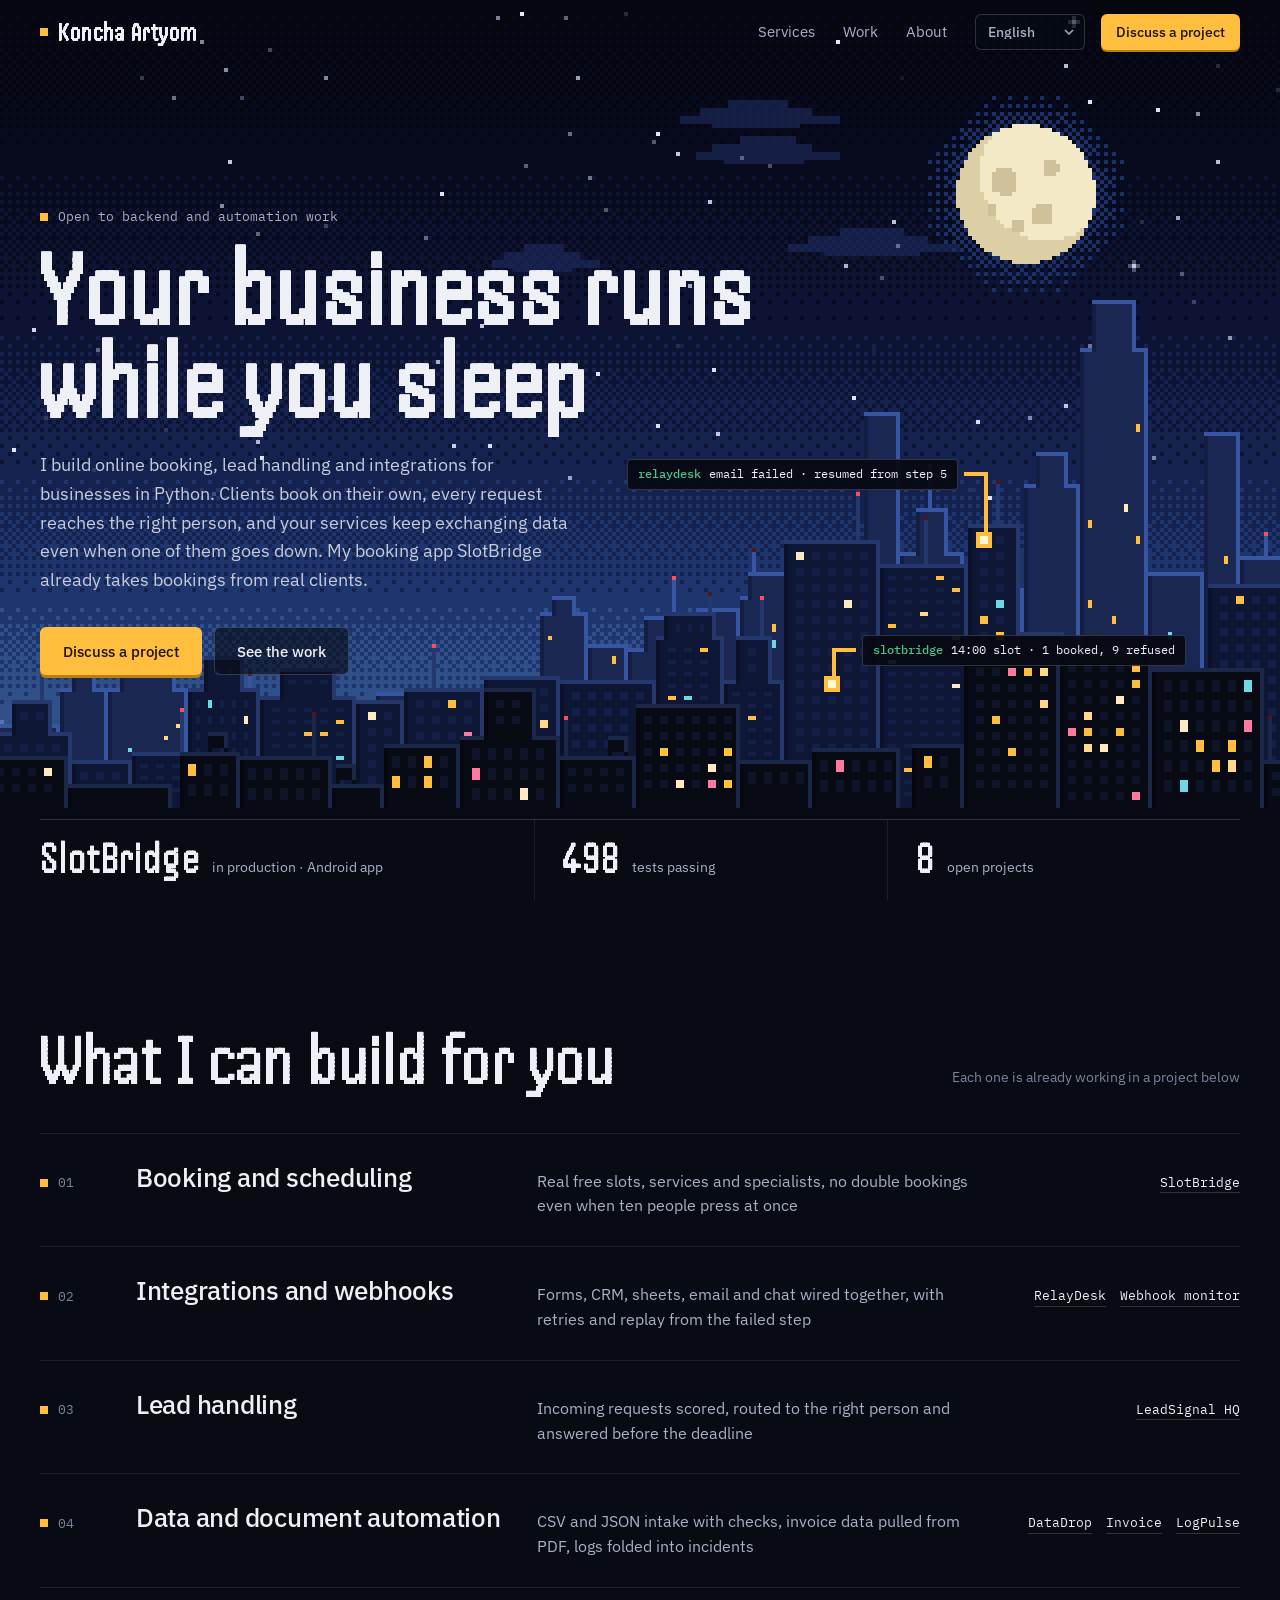
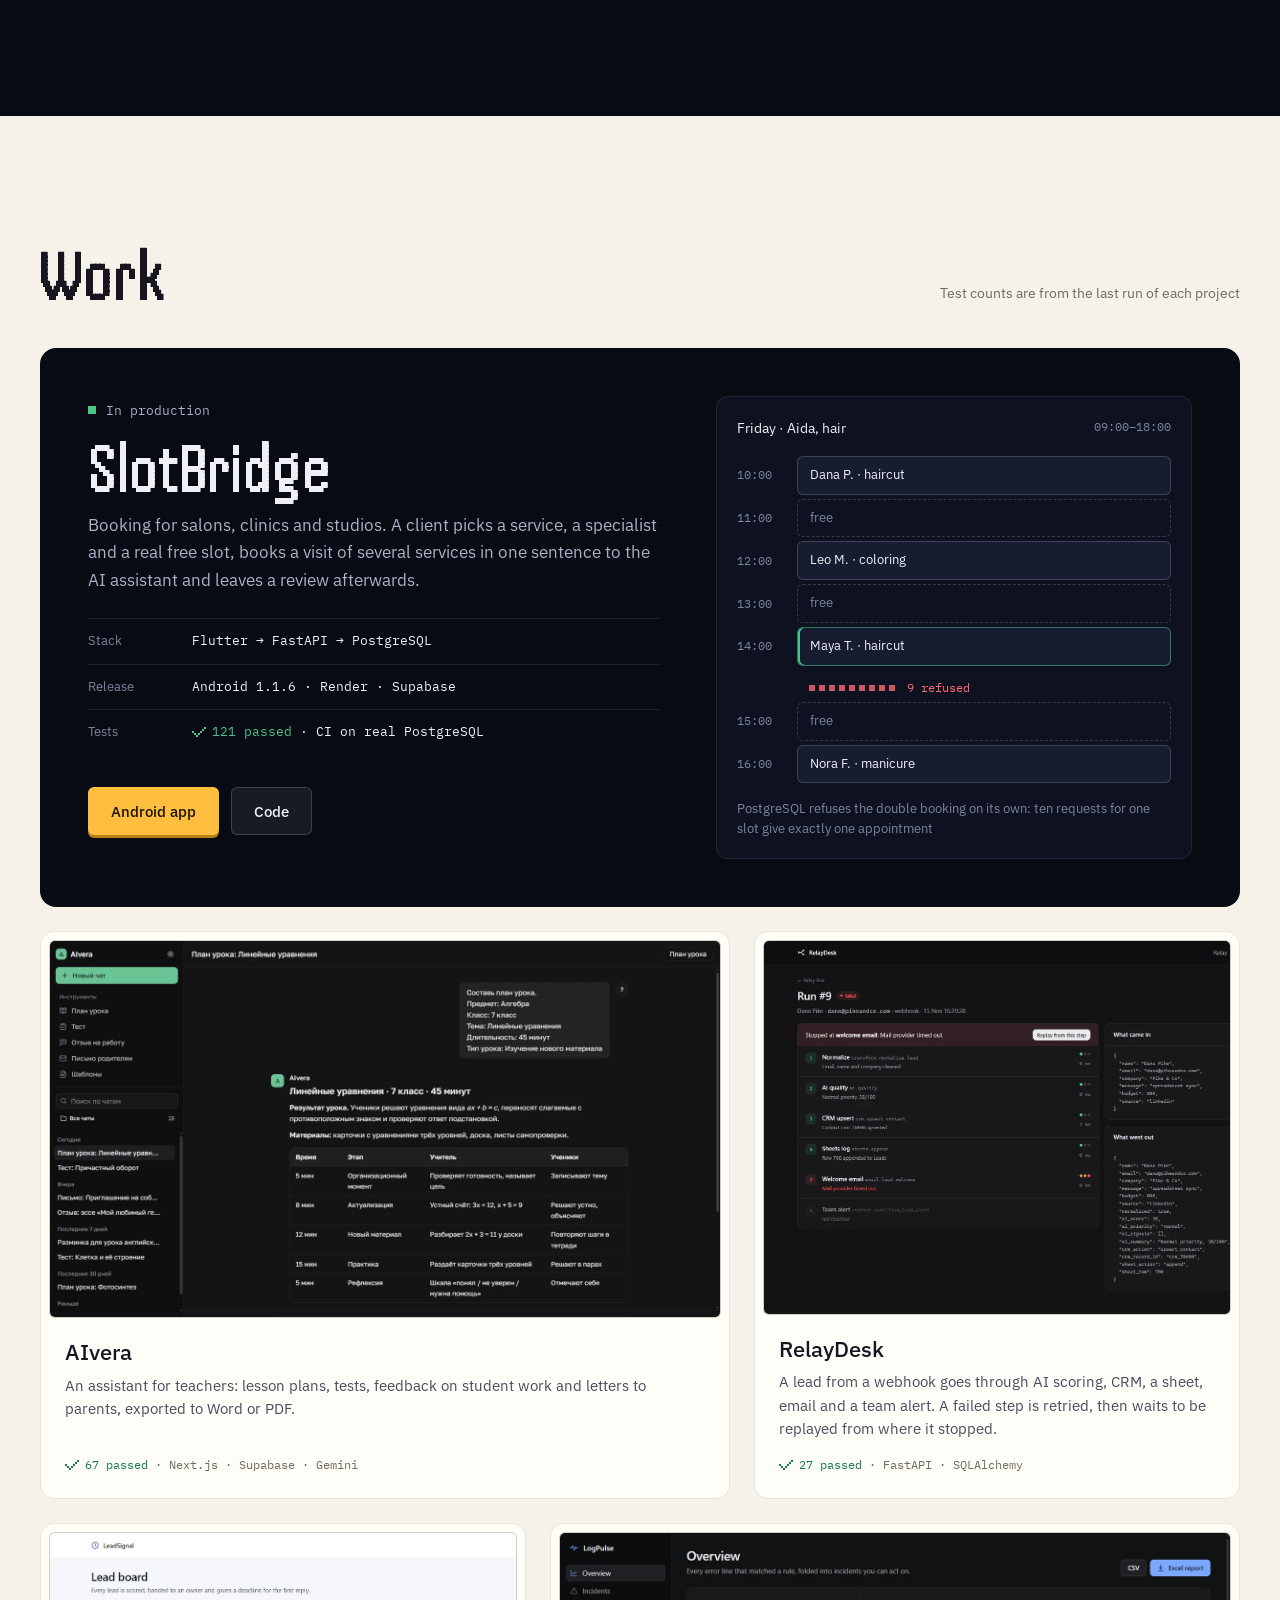
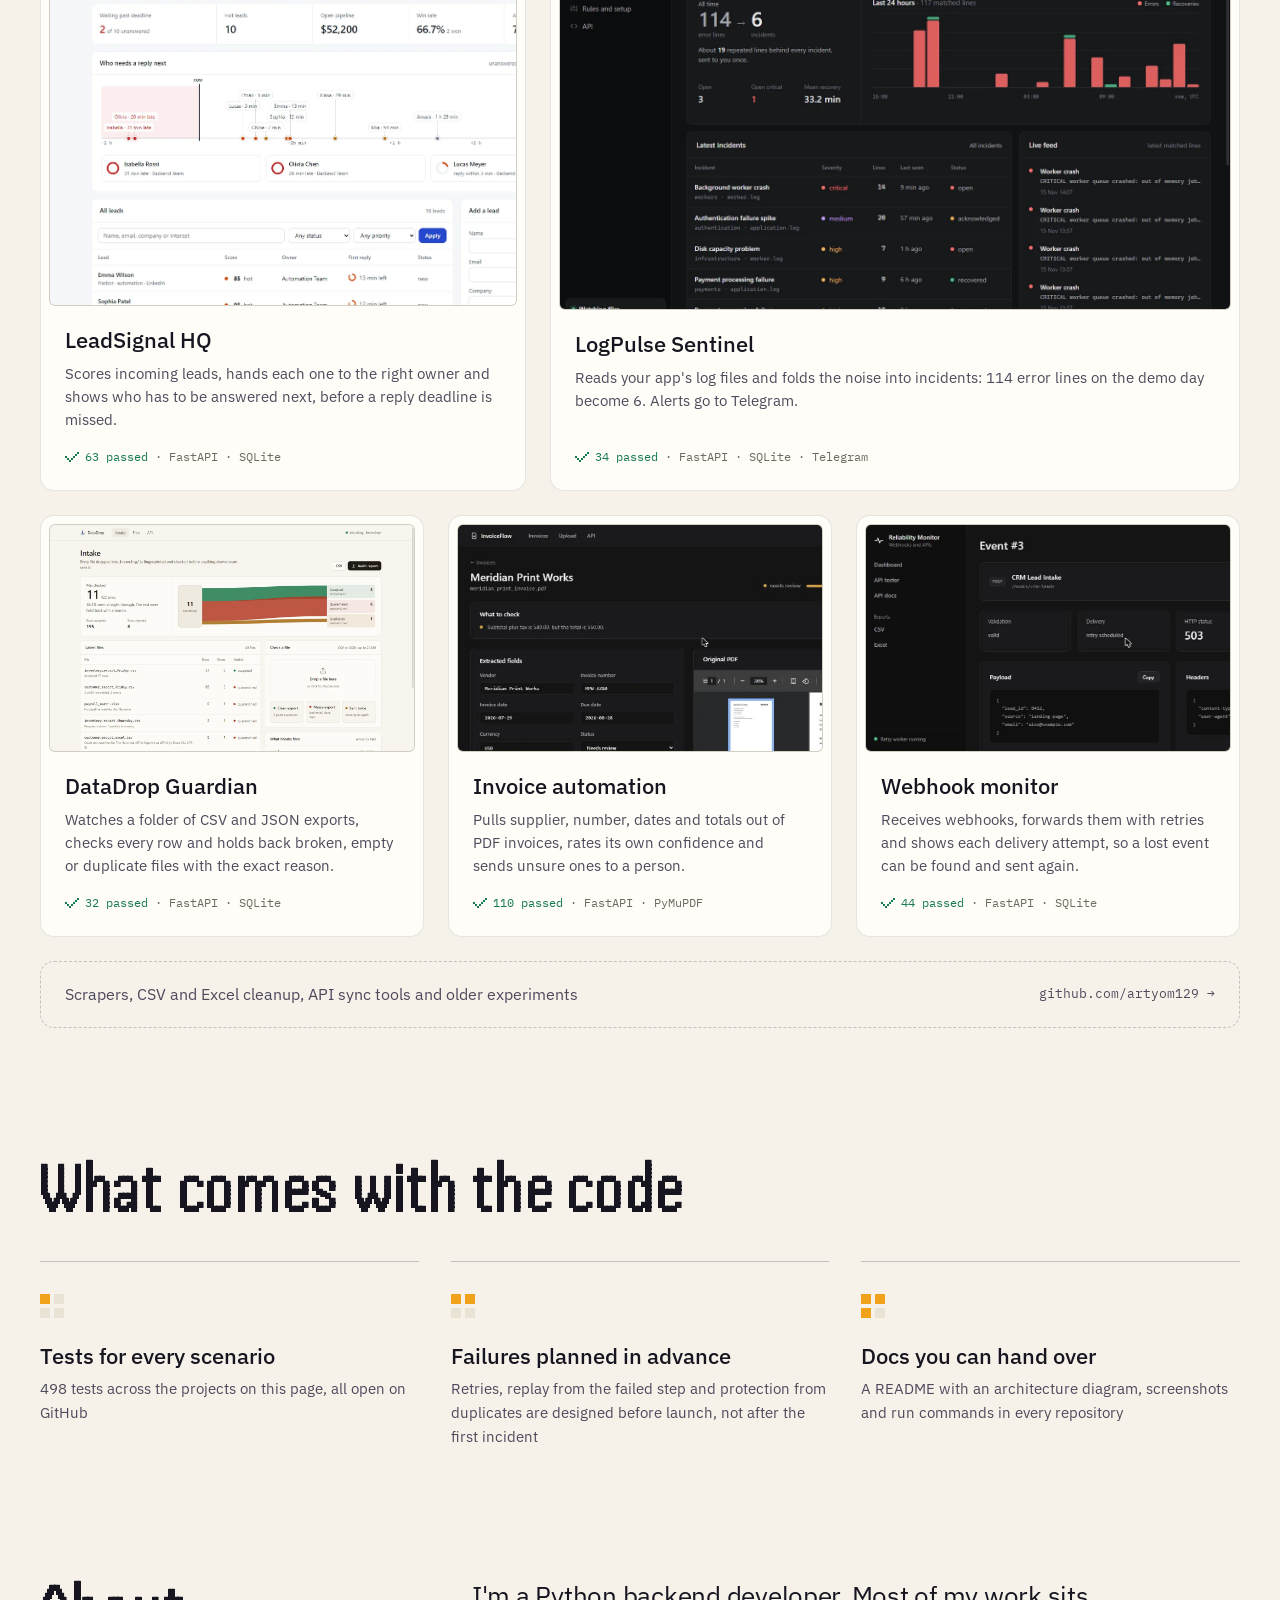
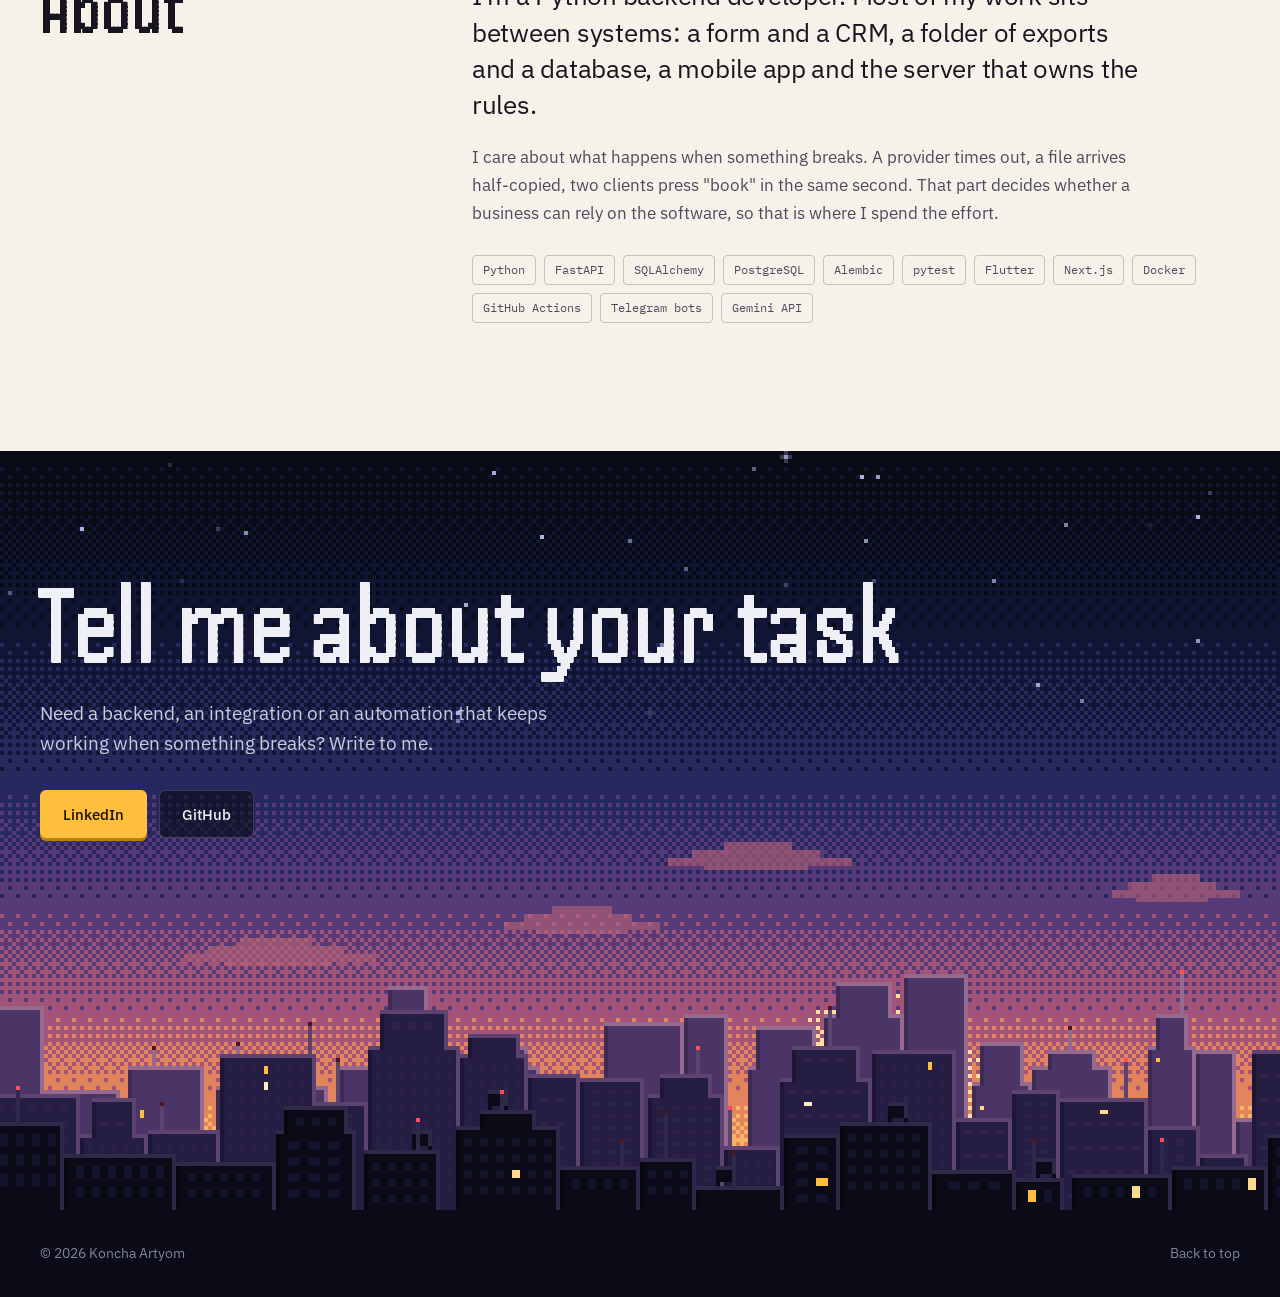
==== commit 2c182723: "Rewrite the hero copy in all languages, tidy the Russian text, keep the mobile status line off the m" ====
--- a/index.html
+++ b/index.html
@@ -16,9 +16,9 @@
   <link rel="preconnect" href="https://fonts.googleapis.com">
   <link rel="preconnect" href="https://fonts.gstatic.com" crossorigin>
   <link rel="stylesheet" href="https://fonts.googleapis.com/css2?family=Handjet:ELGR,ELSH,wght@1..2,0..16,100..900&family=IBM+Plex+Mono:wght@400;500&family=IBM+Plex+Sans:wght@400;500;600&display=swap">
-  <link rel="stylesheet" href="style.css?v=21">
-  <script src="script.js?v=21" defer></script>
-  <script src="scene.js?v=21" defer></script>
+  <link rel="stylesheet" href="style.css?v=22">
+  <script src="script.js?v=22" defer></script>
+  <script src="scene.js?v=22" defer></script>
   <title>Koncha Artyom · Python backend and automation</title>
 </head>
 <body>
@@ -66,8 +66,8 @@
 
       <div class="shell hero-inner">
         <p class="status"><i class="win"></i><span data-i18n="status">Open to backend and automation work</span></p>
-        <h1 data-i18n="heroTitle">Backends that don't sleep</h1>
-        <p class="lead" data-i18n="heroLead">I build Python systems for bookings, leads, integrations and data. At 3 a.m. they retry the failed request, resume from the broken step and refuse a double booking on their own. One of them already takes real bookings in production.</p>
+        <h1 data-i18n="heroTitle">Your business runs while you sleep</h1>
+        <p class="lead" data-i18n="heroLead">I build online booking, lead handling and integrations for businesses in Python. Clients book on their own, every request reaches the right person, and your services keep exchanging data even when one of them goes down. My booking app SlotBridge already takes bookings from real clients.</p>
         <div class="actions">
           <a class="btn accent" href="#contact" data-i18n="ctaTalk">Discuss a project</a>
           <a class="btn ghost" href="#work" data-i18n="ctaWork">See the work</a>
--- a/style.css
+++ b/style.css
@@ -99,7 +99,7 @@
 #city, #dawn { display: block; width: 100%; height: 100%; image-rendering: crisp-edges; image-rendering: pixelated; }
 .hero-inner { position: relative; z-index: 2; flex: 1; display: flex; flex-direction: column; justify-content: center; align-items: flex-start; padding-top: 64px; }
 .status { display: inline-flex; align-items: center; gap: 10px; font: 400 13px/1.4 var(--mono); color: var(--fg-2); }
-.hero h1 { max-width: 6.4em; margin: 16px 0 24px; font: 700 clamp(64px, min(10.5vw, 18vh), 168px)/0.82 var(--display); letter-spacing: 0.01em; text-wrap: balance; }
+.hero h1 { max-width: 8.2em; margin: 16px 0 24px; font: 700 clamp(56px, min(8.4vw, 14.5vh), 132px)/0.86 var(--display); letter-spacing: 0.01em; text-wrap: balance; }
 .lead { max-width: 33rem; margin-bottom: 32px; color: #c6ccdc; font-size: 18px; line-height: 1.6; }
 .hero .btn.ghost { background: rgba(8, 10, 20, 0.6); }
 .hero .btn.ghost:hover { background: rgba(24, 28, 48, 0.85); }
@@ -232,6 +232,8 @@
   .top-inner { height: 56px; }
   .hero { height: auto; min-height: 100svh; max-height: none; }
   .hero-inner { justify-content: flex-start; padding-top: 96px; padding-bottom: max(280px, 36svh); }
+  .status { max-width: calc(100% - 112px); align-items: flex-start; }
+  .status .win { margin-top: 5px; }
   .hero h1 { font-size: clamp(56px, 17vw, 84px); }
   .lead { font-size: 17px; }
   .tag { display: none; }
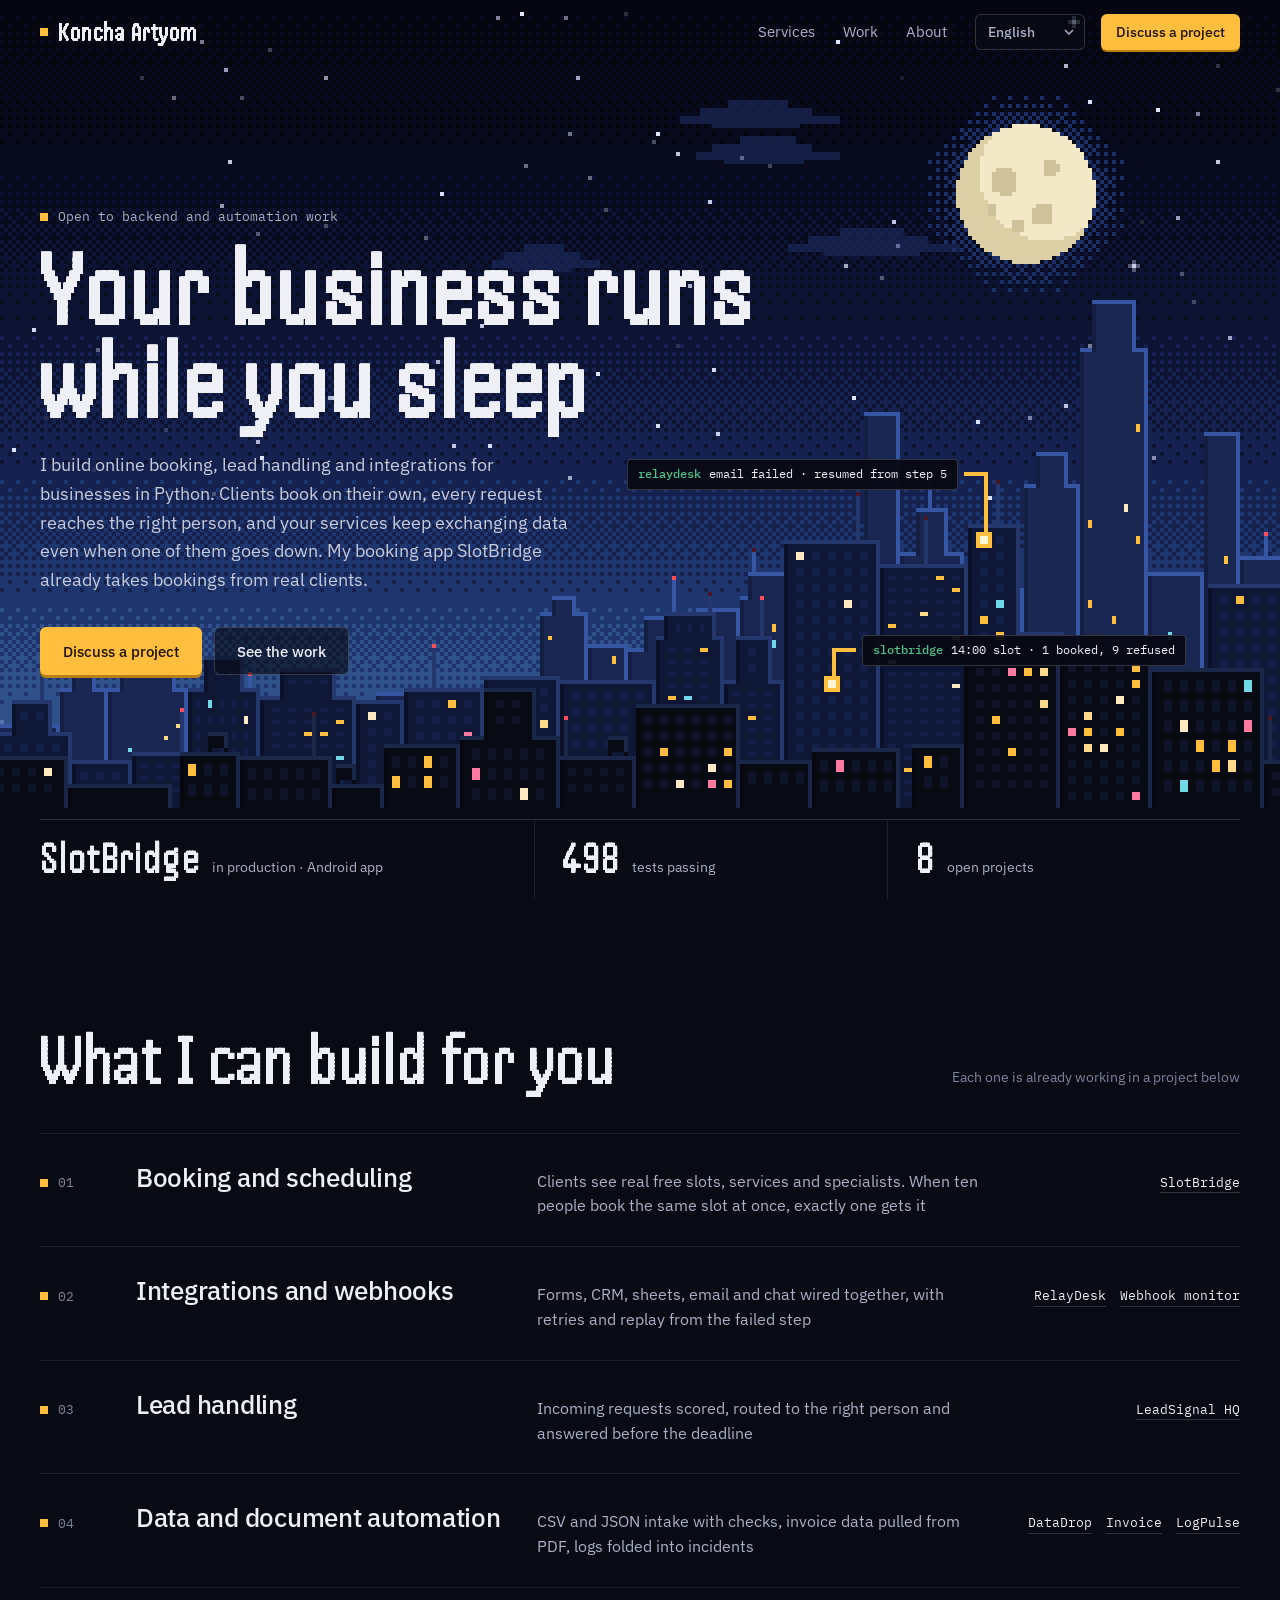
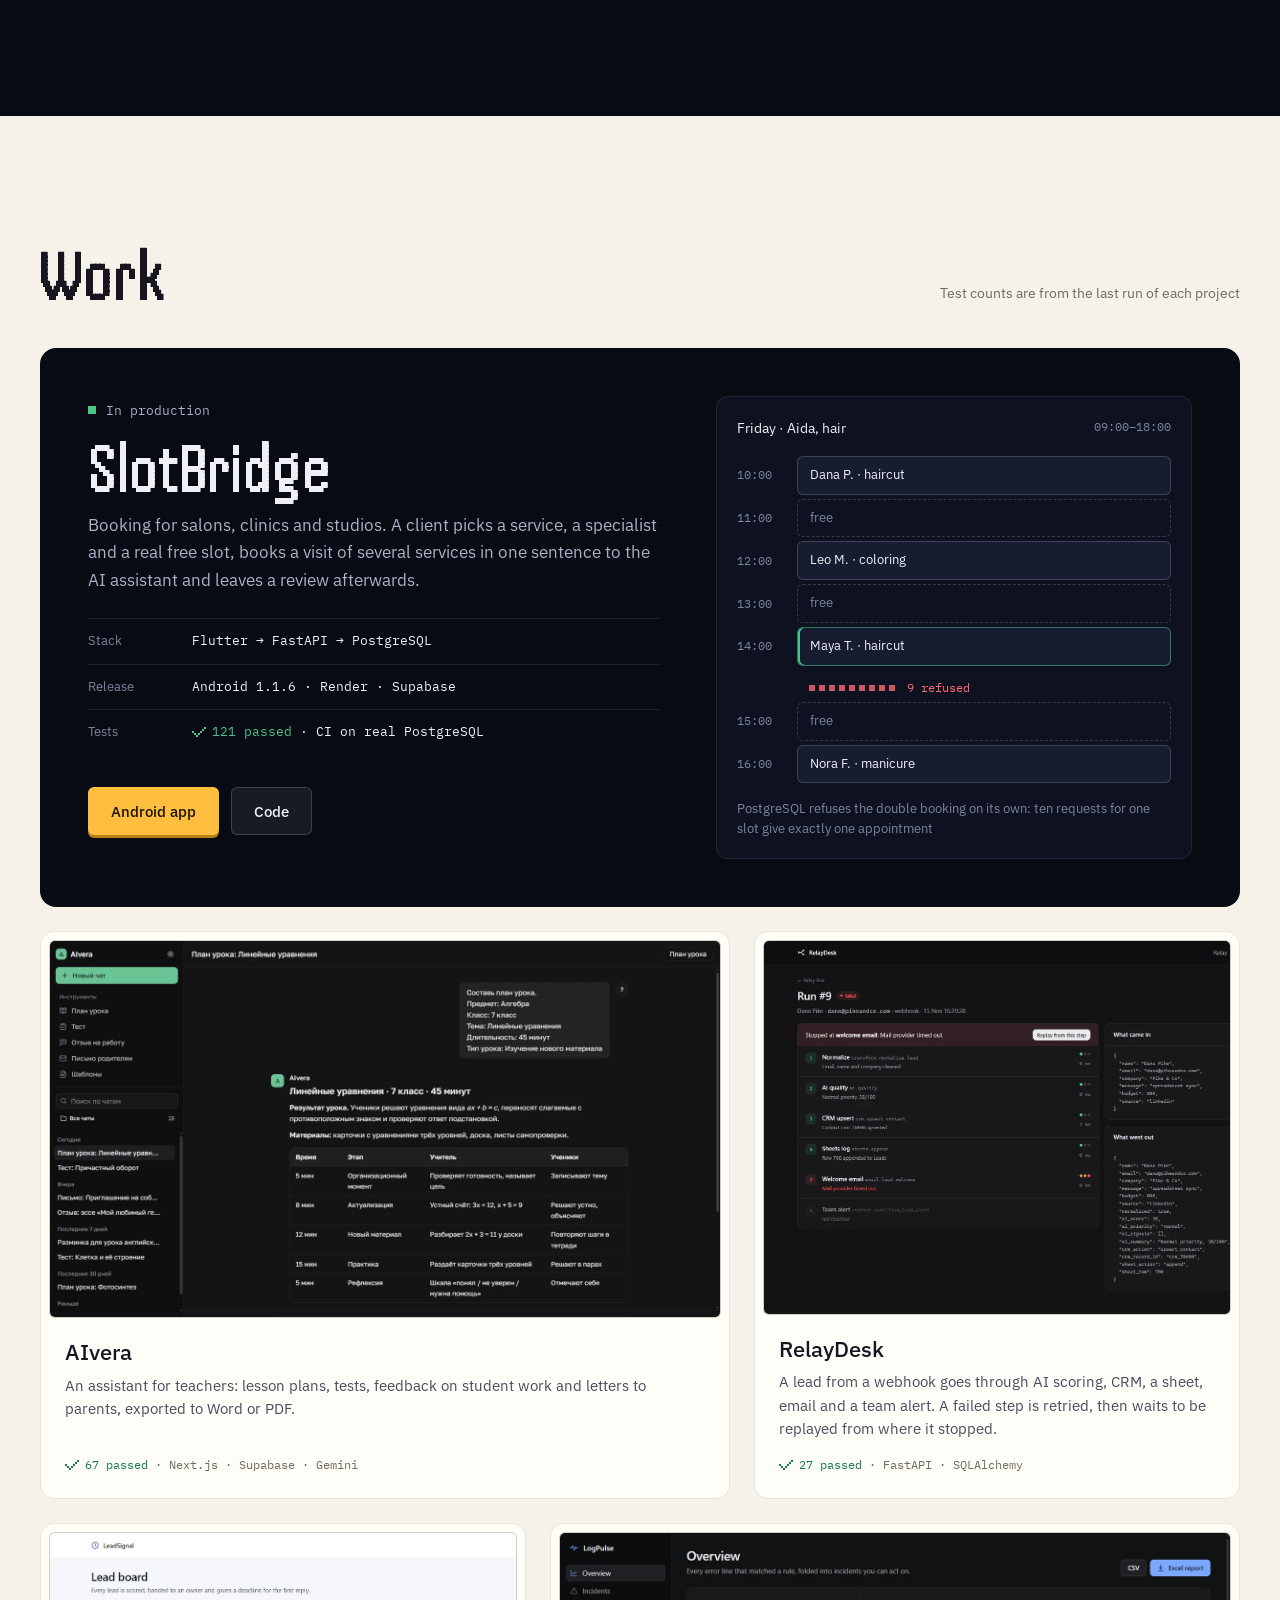
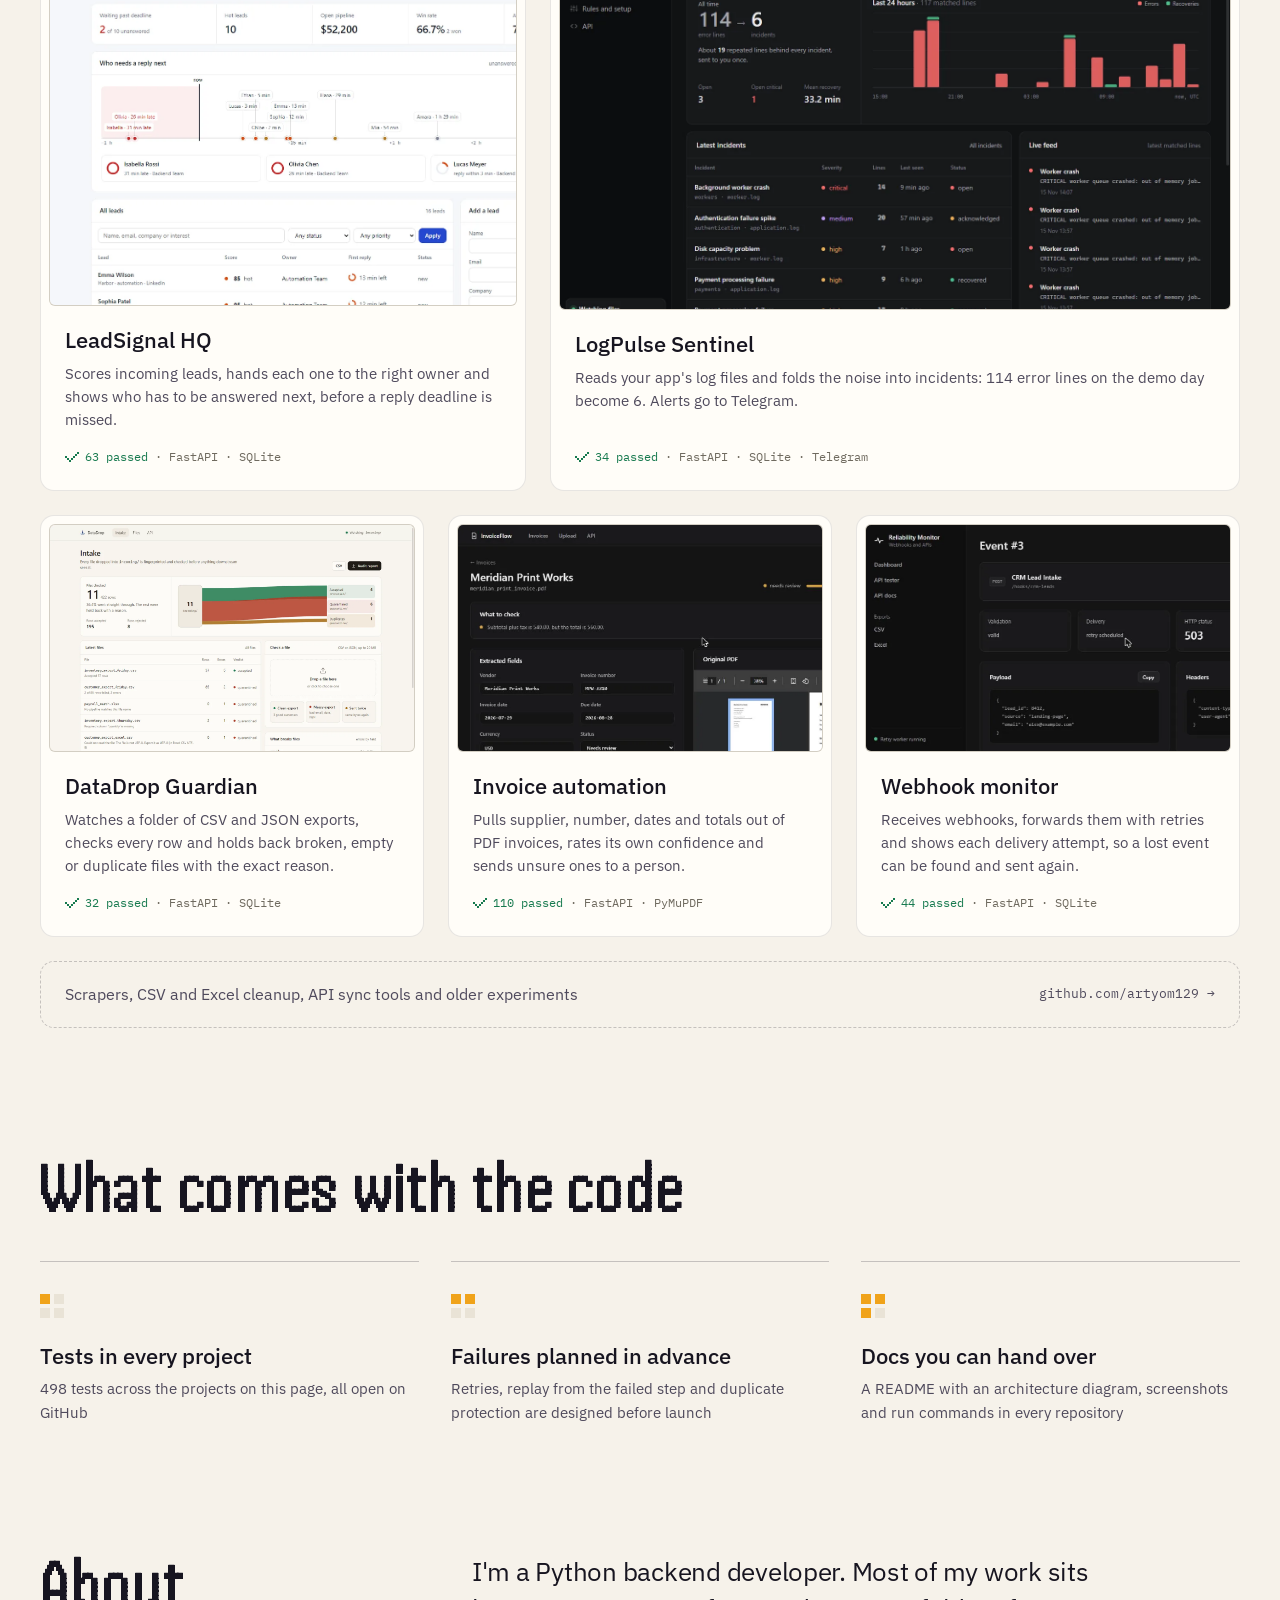
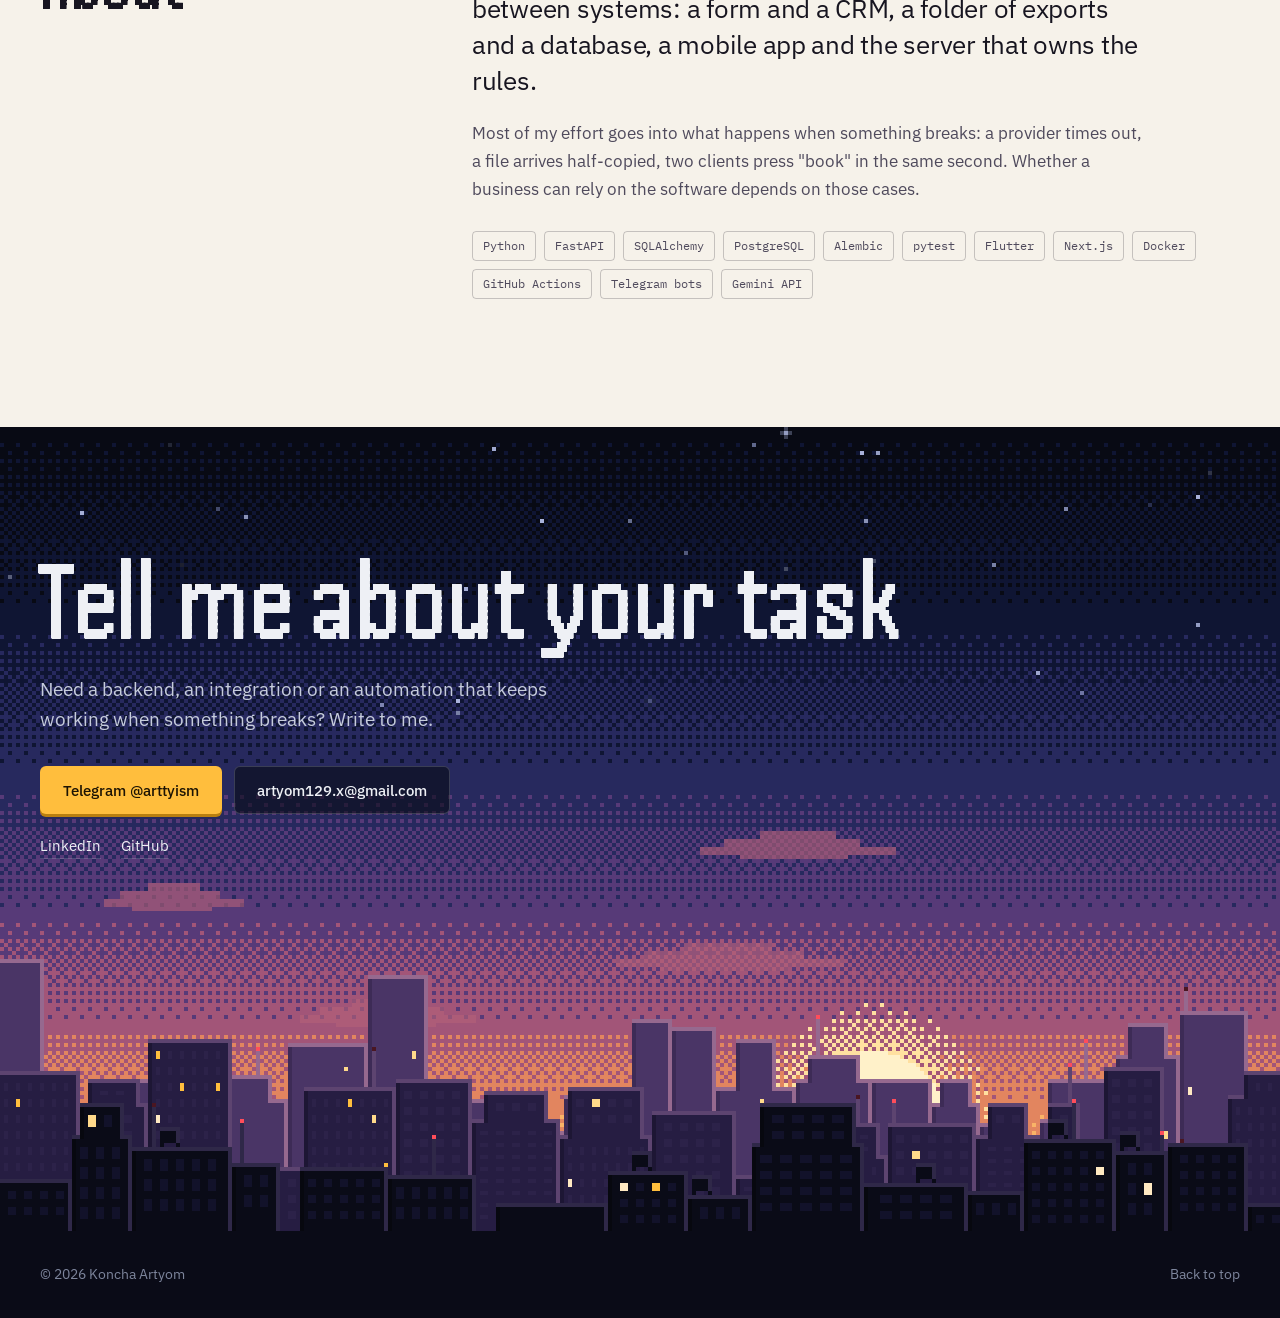
==== commit 4234eb5d: "Plain-spoken copy, Telegram and email in contacts, phone browser fixes" ====
--- a/index.html
+++ b/index.html
@@ -2,7 +2,7 @@
 <html lang="en">
 <head>
   <meta charset="utf-8">
-  <meta name="viewport" content="width=device-width, initial-scale=1">
+  <meta name="viewport" content="width=device-width, initial-scale=1, viewport-fit=cover">
   <meta name="author" content="Koncha Artyom">
   <meta name="description" content="Koncha Artyom builds Python backends and business automation: booking, lead handling, integrations and data pipelines that keep working at night. One booking platform runs in production.">
   <meta property="og:type" content="website">
@@ -12,13 +12,13 @@
   <meta property="og:image" content="https://artyom129.github.io/assets/work/relaydesk.webp">
   <meta name="theme-color" content="#080a14">
   <link rel="canonical" href="https://artyom129.github.io/">
-  <link rel="icon" href="favicon.svg?v=4" type="image/svg+xml">
+  <link rel="icon" href="favicon.svg?v=23" type="image/svg+xml">
   <link rel="preconnect" href="https://fonts.googleapis.com">
   <link rel="preconnect" href="https://fonts.gstatic.com" crossorigin>
   <link rel="stylesheet" href="https://fonts.googleapis.com/css2?family=Handjet:ELGR,ELSH,wght@1..2,0..16,100..900&family=IBM+Plex+Mono:wght@400;500&family=IBM+Plex+Sans:wght@400;500;600&display=swap">
-  <link rel="stylesheet" href="style.css?v=22">
-  <script src="script.js?v=22" defer></script>
-  <script src="scene.js?v=22" defer></script>
+  <link rel="stylesheet" href="style.css?v=23">
+  <script src="script.js?v=23" defer></script>
+  <script src="scene.js?v=23" defer></script>
   <title>Koncha Artyom · Python backend and automation</title>
 </head>
 <body>
@@ -90,7 +90,7 @@
         <li data-reveal>
           <span class="num"><i class="win"></i>01</span>
           <h3 data-i18n="s1t">Booking and scheduling</h3>
-          <p data-i18n="s1d">Real free slots, services and specialists, no double bookings even when ten people press at once</p>
+          <p data-i18n="s1d">Clients see real free slots, services and specialists. When ten people book the same slot at once, exactly one gets it</p>
           <span class="proof"><a href="https://github.com/artyom129/SlotBridge" target="_blank" rel="noopener">SlotBridge</a></span>
         </li>
         <li data-reveal>
@@ -223,13 +223,13 @@
         <ul class="gets">
           <li data-reveal>
             <span class="wins" aria-hidden="true"><i class="on"></i><i></i><i></i><i></i></span>
-            <h3 data-i18n="g1t">Tests for every scenario</h3>
+            <h3 data-i18n="g1t">Tests in every project</h3>
             <p data-i18n="g1d">498 tests across the projects on this page, all open on GitHub</p>
           </li>
           <li data-reveal>
             <span class="wins" aria-hidden="true"><i class="on"></i><i class="on"></i><i></i><i></i></span>
             <h3 data-i18n="g2t">Failures planned in advance</h3>
-            <p data-i18n="g2d">Retries, replay from the failed step and protection from duplicates are designed before launch, not after the first incident</p>
+            <p data-i18n="g2d">Retries, replay from the failed step and duplicate protection are designed before launch</p>
           </li>
           <li data-reveal>
             <span class="wins" aria-hidden="true"><i class="on"></i><i class="on"></i><i class="on"></i><i></i></span>
@@ -243,7 +243,7 @@
         <h2 id="about-title" data-i18n="aboutTitle" data-reveal>About</h2>
         <div data-reveal>
           <p class="big" data-i18n="about1">I'm a Python backend developer. Most of my work sits between systems: a form and a CRM, a folder of exports and a database, a mobile app and the server that owns the rules.</p>
-          <p data-i18n="about2">I care about what happens when something breaks. A provider times out, a file arrives half-copied, two clients press "book" in the same second. That part decides whether a business can rely on the software, so that is where I spend the effort.</p>
+          <p data-i18n="about2">Most of my effort goes into what happens when something breaks: a provider times out, a file arrives half-copied, two clients press "book" in the same second. Whether a business can rely on the software depends on those cases.</p>
           <ul class="stack">
             <li>Python</li><li>FastAPI</li><li>SQLAlchemy</li><li>PostgreSQL</li><li>Alembic</li><li>pytest</li><li>Flutter</li><li>Next.js</li><li>Docker</li><li>GitHub Actions</li><li>Telegram bots</li><li>Gemini API</li>
           </ul>
@@ -257,9 +257,10 @@
         <h2 id="contact-title" data-i18n="contactBig">Tell me about your task</h2>
         <p data-i18n="contactText">Need a backend, an integration or an automation that keeps working when something breaks? Write to me.</p>
         <div class="actions">
-          <a class="btn accent" href="https://www.linkedin.com/in/artyom-python-automation/" target="_blank" rel="noopener">LinkedIn</a>
-          <a class="btn ghost" href="https://github.com/artyom129" target="_blank" rel="noopener">GitHub</a>
-        </div>
+          <a class="btn accent" href="https://t.me/arttyism" target="_blank" rel="noopener">Telegram @arttyism</a>
+          <a class="btn ghost" href="mailto:artyom129.x@gmail.com">artyom129.x@gmail.com</a>
+        </div>
+        <p class="also"><a href="https://www.linkedin.com/in/artyom-python-automation/" target="_blank" rel="noopener">LinkedIn</a><a href="https://github.com/artyom129" target="_blank" rel="noopener">GitHub</a></p>
       </div>
     </section>
   </main>
--- a/style.css
+++ b/style.css
@@ -50,14 +50,14 @@
 }
 
 * { box-sizing: border-box; }
-html { scroll-behavior: smooth; -webkit-text-size-adjust: 100%; }
+html { scroll-behavior: smooth; -webkit-text-size-adjust: 100%; text-size-adjust: 100%; -webkit-tap-highlight-color: transparent; }
 body { margin: 0; background: var(--bg); color: var(--fg); font: 400 16px/1.6 var(--sans); -webkit-font-smoothing: antialiased; }
 img { display: block; max-width: 100%; height: auto; }
 a { color: inherit; }
 h1, h2, h3, p, figure, ol, ul, dl, dd { margin: 0; }
 h1, h2, h3 { font-weight: 500; }
 .mono { font-family: var(--mono); }
-.shell { width: min(1200px, 100% - 64px); margin-inline: auto; }
+.shell { width: min(1200px, 100% - 64px - env(safe-area-inset-left, 0px) - env(safe-area-inset-right, 0px)); margin-inline: auto; }
 .sr { position: absolute; width: 1px; height: 1px; overflow: hidden; clip: rect(0 0 0 0); white-space: nowrap; }
 .skip { position: absolute; inset-inline-start: 16px; top: 8px; z-index: 30; padding: 8px 12px; border-radius: 6px; background: var(--amber); color: var(--amber-ink); transform: translateY(-200%); }
 .skip:focus { transform: none; }
@@ -71,8 +71,8 @@
 .wins i.on { background: var(--lit); }
 
 /* header */
-.top { position: fixed; inset: 0 0 auto 0; z-index: 20; border-bottom: 1px solid transparent; transition: background-color .2s var(--ease), border-color .2s var(--ease); }
-.top.solid { background: rgba(8, 10, 20, 0.9); backdrop-filter: blur(10px); border-bottom-color: var(--hair); }
+.top { position: fixed; inset: 0 0 auto 0; z-index: 20; padding-top: env(safe-area-inset-top, 0px); border-bottom: 1px solid transparent; transition: background-color .2s var(--ease), border-color .2s var(--ease); }
+.top.solid { background: rgba(8, 10, 20, 0.9); -webkit-backdrop-filter: blur(10px); backdrop-filter: blur(10px); border-bottom-color: var(--hair); }
 .top-inner { height: 64px; display: flex; align-items: center; gap: 16px; }
 .name { display: inline-flex; align-items: center; gap: 10px; font: 600 26px/1 var(--display); letter-spacing: 0.02em; text-decoration: none; white-space: nowrap; }
 .nav { display: flex; gap: 4px; margin-inline-start: auto; }
@@ -88,13 +88,13 @@
 .btn.accent { background: var(--amber); color: var(--amber-ink); box-shadow: 0 3px 0 var(--amber-deep); }
 .btn.accent:hover { background: #ffcd66; }
 .btn.accent:active { transform: translateY(2px); box-shadow: 0 1px 0 var(--amber-deep); }
-.btn.ghost { background: color-mix(in srgb, var(--fg) 7%, transparent); border-color: var(--hair-2); color: var(--fg); }
-.btn.ghost:hover { background: color-mix(in srgb, var(--fg) 14%, transparent); }
+.btn.ghost { background: rgba(128, 128, 140, 0.1); background: color-mix(in srgb, var(--fg) 7%, transparent); border-color: var(--hair-2); color: var(--fg); }
+.btn.ghost:hover { background: rgba(128, 128, 140, 0.18); background: color-mix(in srgb, var(--fg) 14%, transparent); }
 .btn.ghost:active { transform: translateY(1px); }
 .btn.small { height: 36px; padding: 0 14px; font-size: 14px; box-shadow: 0 2px 0 var(--amber-deep); }
 
 /* hero: the whole first screen is the city */
-.hero { position: relative; display: flex; flex-direction: column; height: 100svh; min-height: 720px; max-height: 1080px; overflow: hidden; }
+.hero { position: relative; display: flex; flex-direction: column; height: 100vh; height: 100svh; min-height: 720px; max-height: 1080px; overflow: hidden; }
 .sky { position: absolute; inset: 0; }
 #city, #dawn { display: block; width: 100%; height: 100%; image-rendering: crisp-edges; image-rendering: pixelated; }
 .hero-inner { position: relative; z-index: 2; flex: 1; display: flex; flex-direction: column; justify-content: center; align-items: flex-start; padding-top: 64px; }
@@ -207,9 +207,12 @@
 .contact h2 { max-width: 9em; margin-bottom: 24px; font-size: clamp(56px, 8.6vw, 128px); line-height: 0.86; text-wrap: balance; }
 .contact p { max-width: 34rem; margin-bottom: 32px; color: #c6ccdc; font-size: 19px; line-height: 1.6; }
 .contact .btn.ghost { background: rgba(8, 10, 20, 0.6); }
+.also { display: flex; gap: 20px; margin: 20px 0 0 !important; font-size: 15px !important; }
+.also a { color: var(--fg); text-decoration: none; border-bottom: 1px solid var(--hair-2); transition: color .15s var(--ease), border-color .15s var(--ease); }
+.also a:hover { color: var(--fg); border-color: var(--fg-3); }
 
 .foot { background: #0a0b17; color: var(--fg-3); font-size: 14px; }
-.foot-row { display: flex; justify-content: space-between; gap: 16px; padding: 24px 0 32px; }
+.foot-row { display: flex; justify-content: space-between; gap: 16px; padding: 24px 0 calc(32px + env(safe-area-inset-bottom, 0px)); }
 .foot a { text-decoration: none; transition: color .15s var(--ease); }
 .foot a:hover { color: var(--fg); }
 
@@ -230,7 +233,13 @@
   .nav, .top .btn { display: none; }
   .lang { margin-inline-start: auto; }
   .top-inner { height: 56px; }
-  .hero { height: auto; min-height: 100svh; max-height: none; }
+  section[id] { scroll-margin-top: 56px; }
+  .shell { width: calc(100% - 32px - env(safe-area-inset-left, 0px) - env(safe-area-inset-right, 0px)); }
+  .lang select { font-size: 16px; }
+  .hero { height: auto; min-height: 100vh; min-height: 100svh; max-height: none; }
+  .hero-inner .actions .btn, .contact .actions .btn { flex: 1 1 auto; }
+  .contact .actions { flex-direction: column; align-items: stretch; }
+  .contact .btn { white-space: normal; text-align: center; }
   .hero-inner { justify-content: flex-start; padding-top: 96px; padding-bottom: max(280px, 36svh); }
   .status { max-width: calc(100% - 112px); align-items: flex-start; }
   .status .win { margin-top: 5px; }
@@ -257,6 +266,18 @@
   .contact-inner { padding: 88px 0 300px; }
 }
 
+/* touch screens keep no sticky hover after a tap */
+@media (hover: none) {
+  .card:hover { transform: none; box-shadow: none; border-color: var(--hair); }
+  .btn.accent:hover { background: var(--amber); }
+  .nav a:hover { background: transparent; }
+}
+
+@media (max-width: 360px) {
+  .hero h1 { font-size: 52px; }
+  .name { font-size: 22px; }
+}
+
 @media (prefers-reduced-motion: reduce) {
   html { scroll-behavior: auto; }
   .btn, .card, .nav a, .more, .tag, .top, .offers .win { transition: none; }
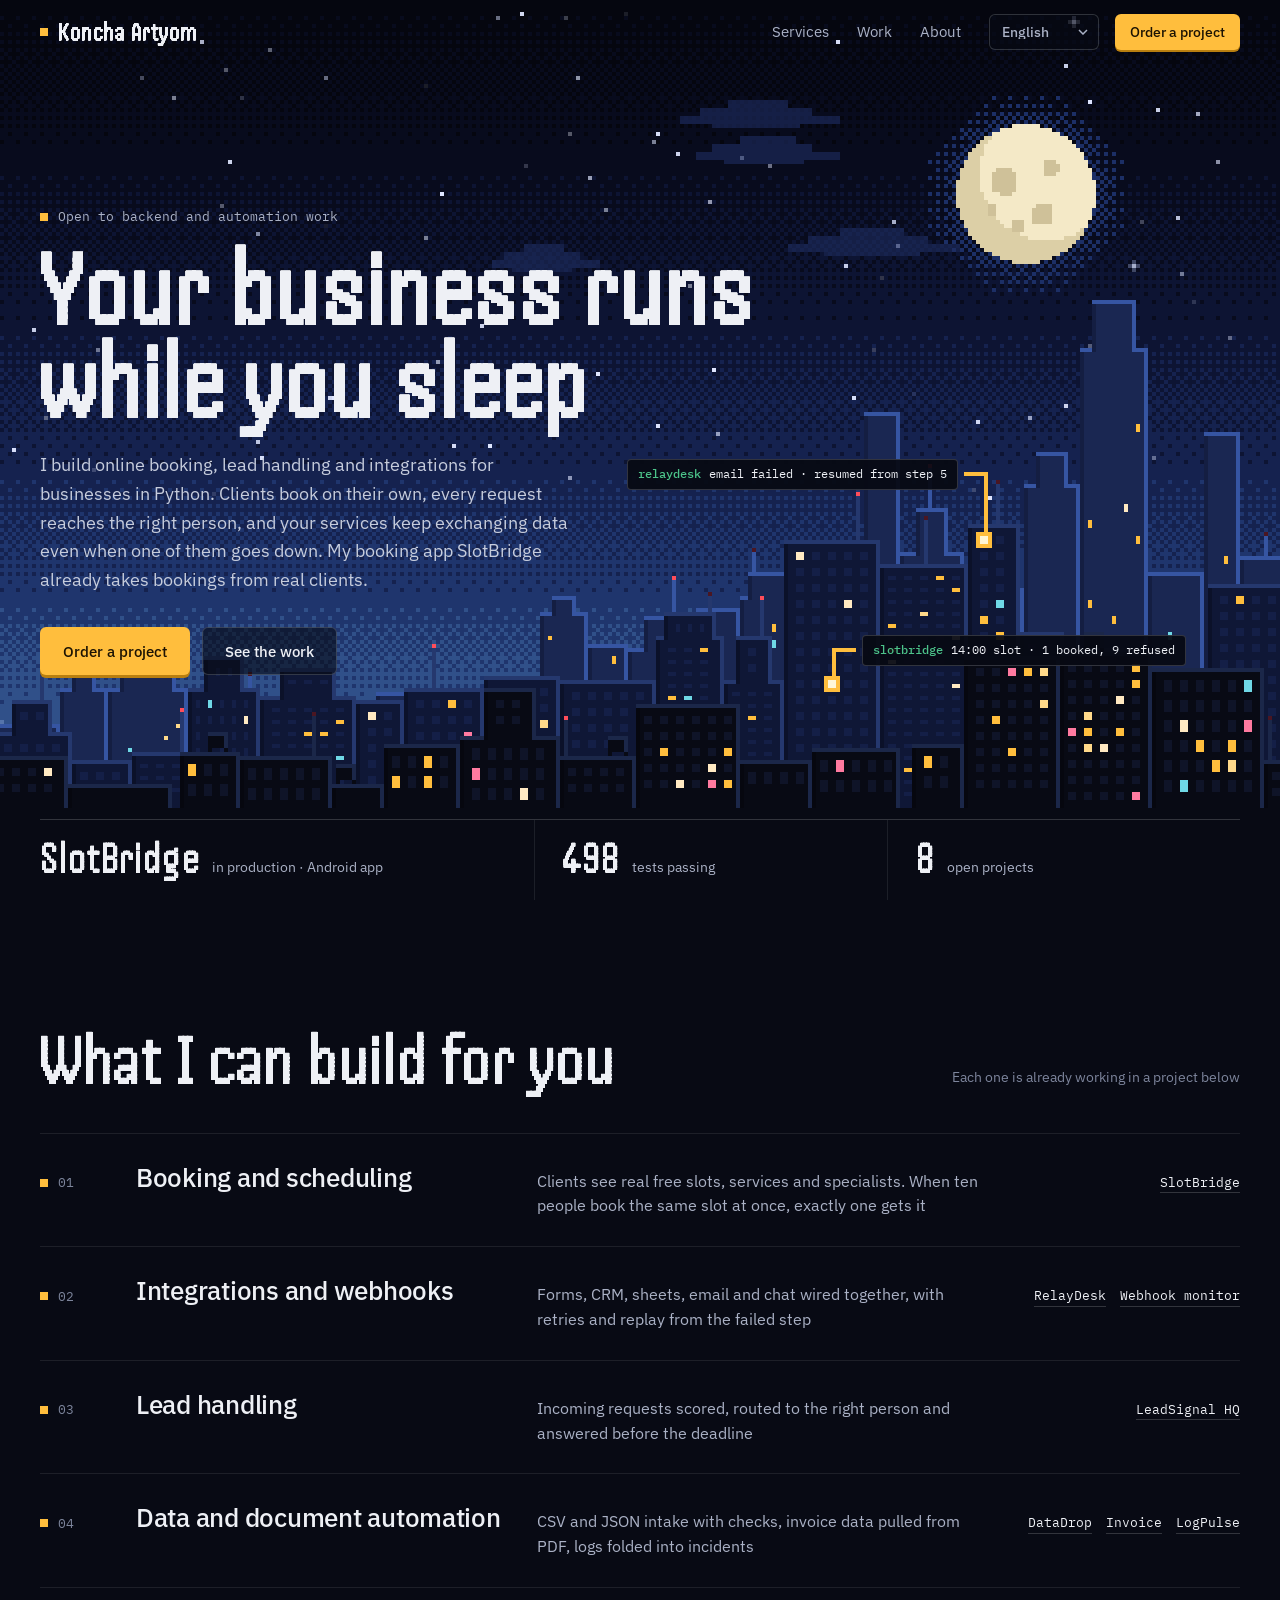
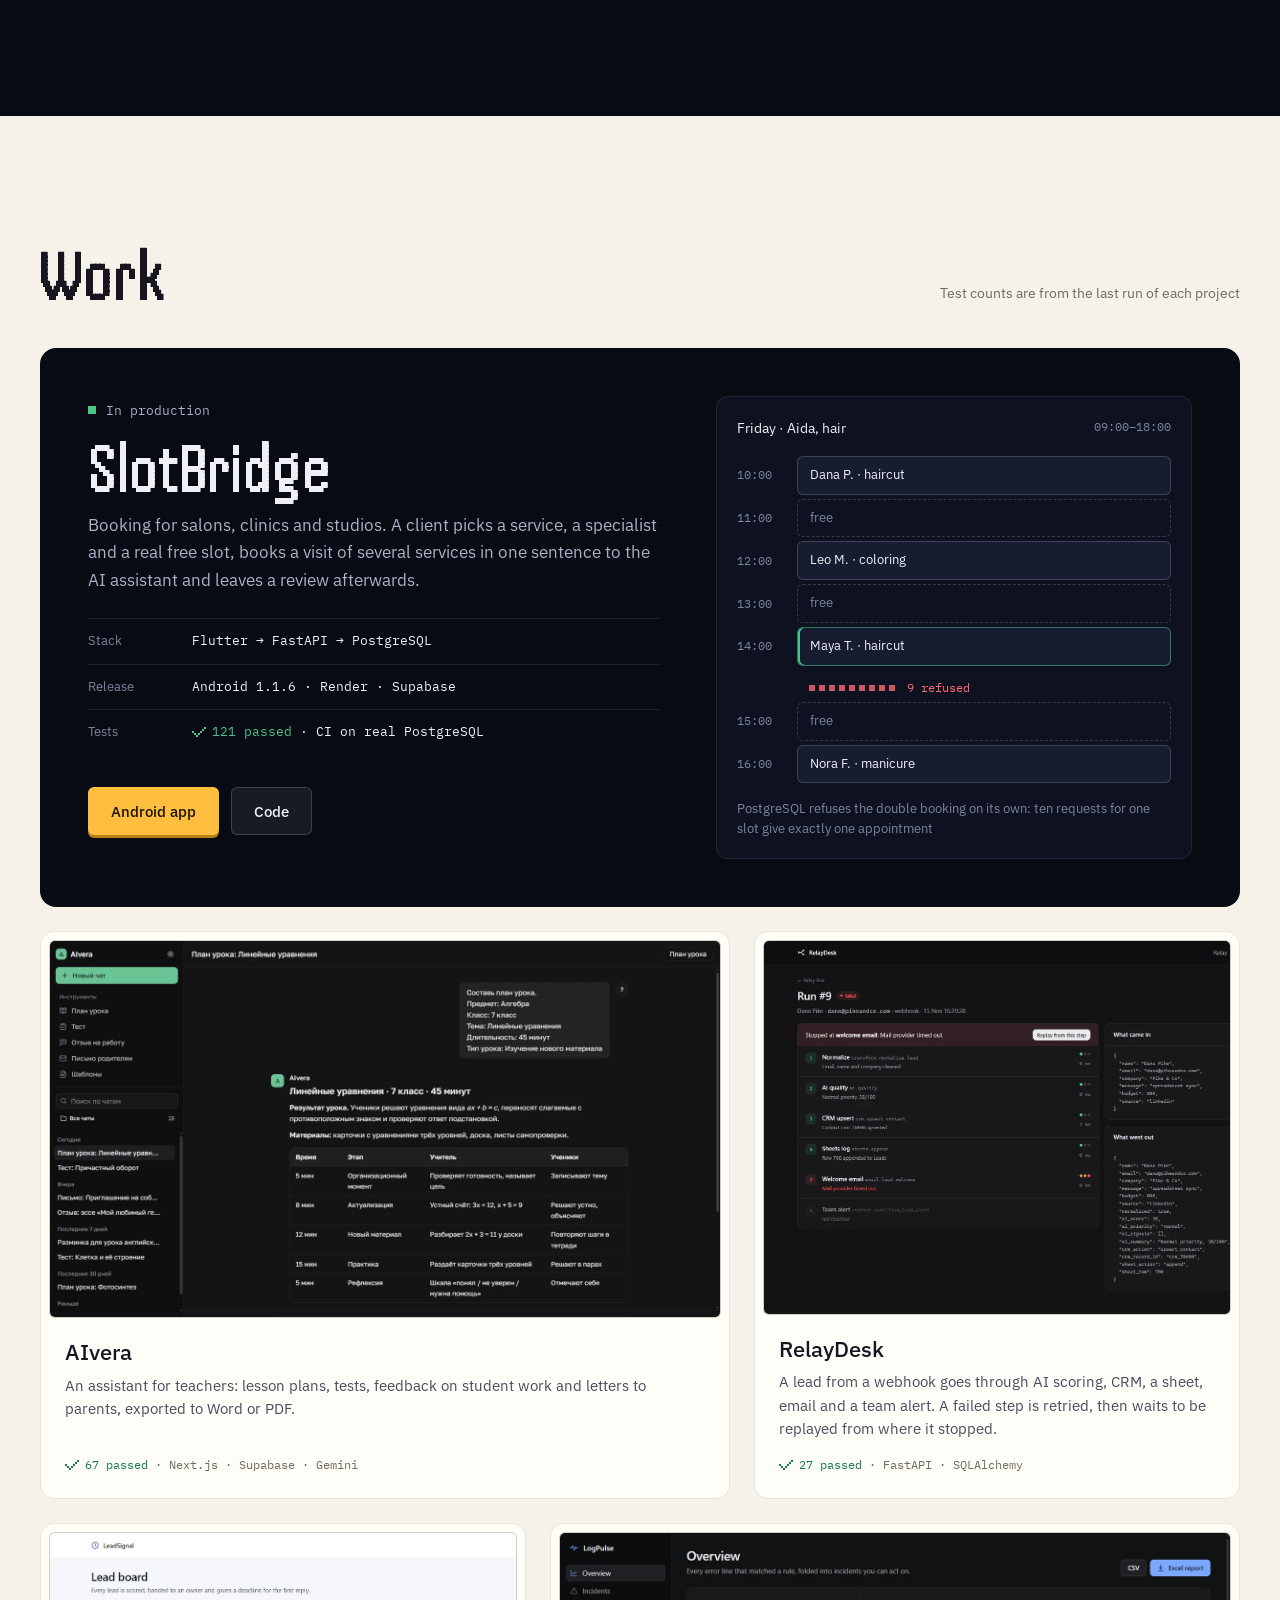
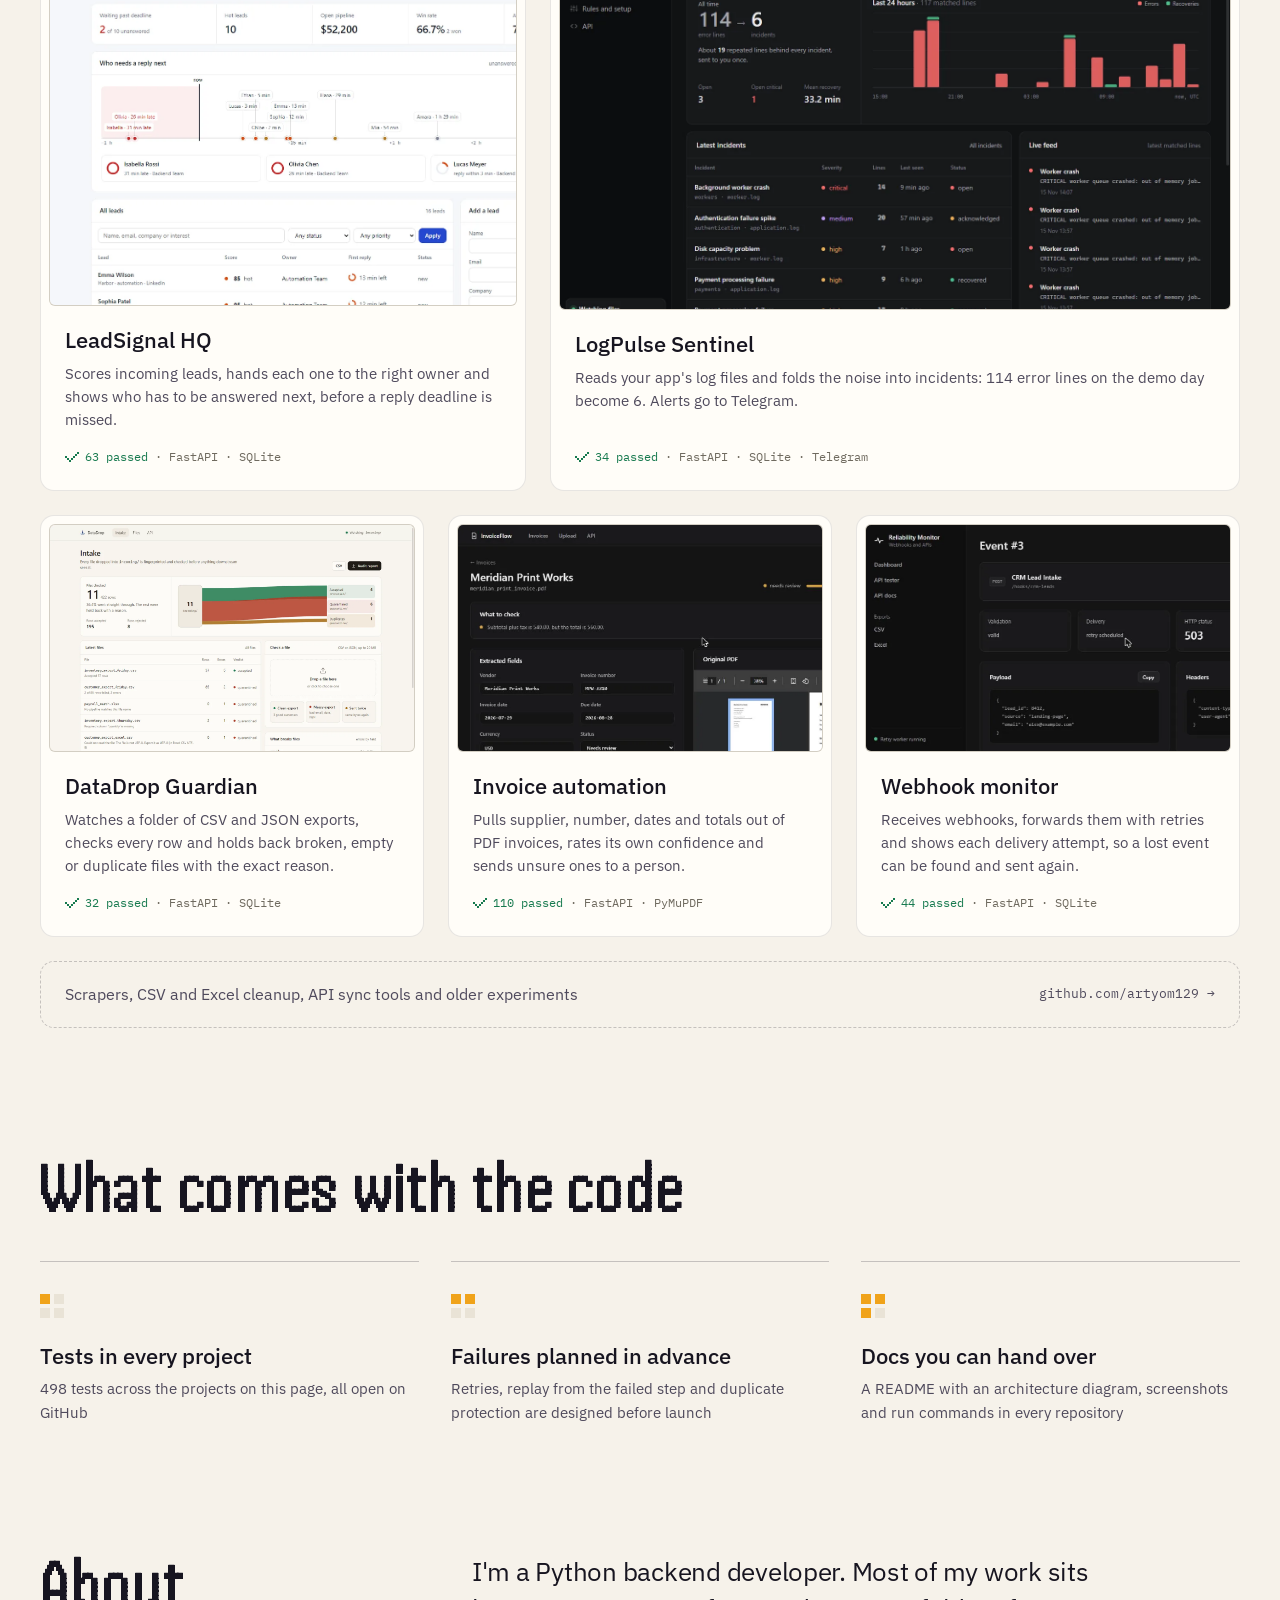
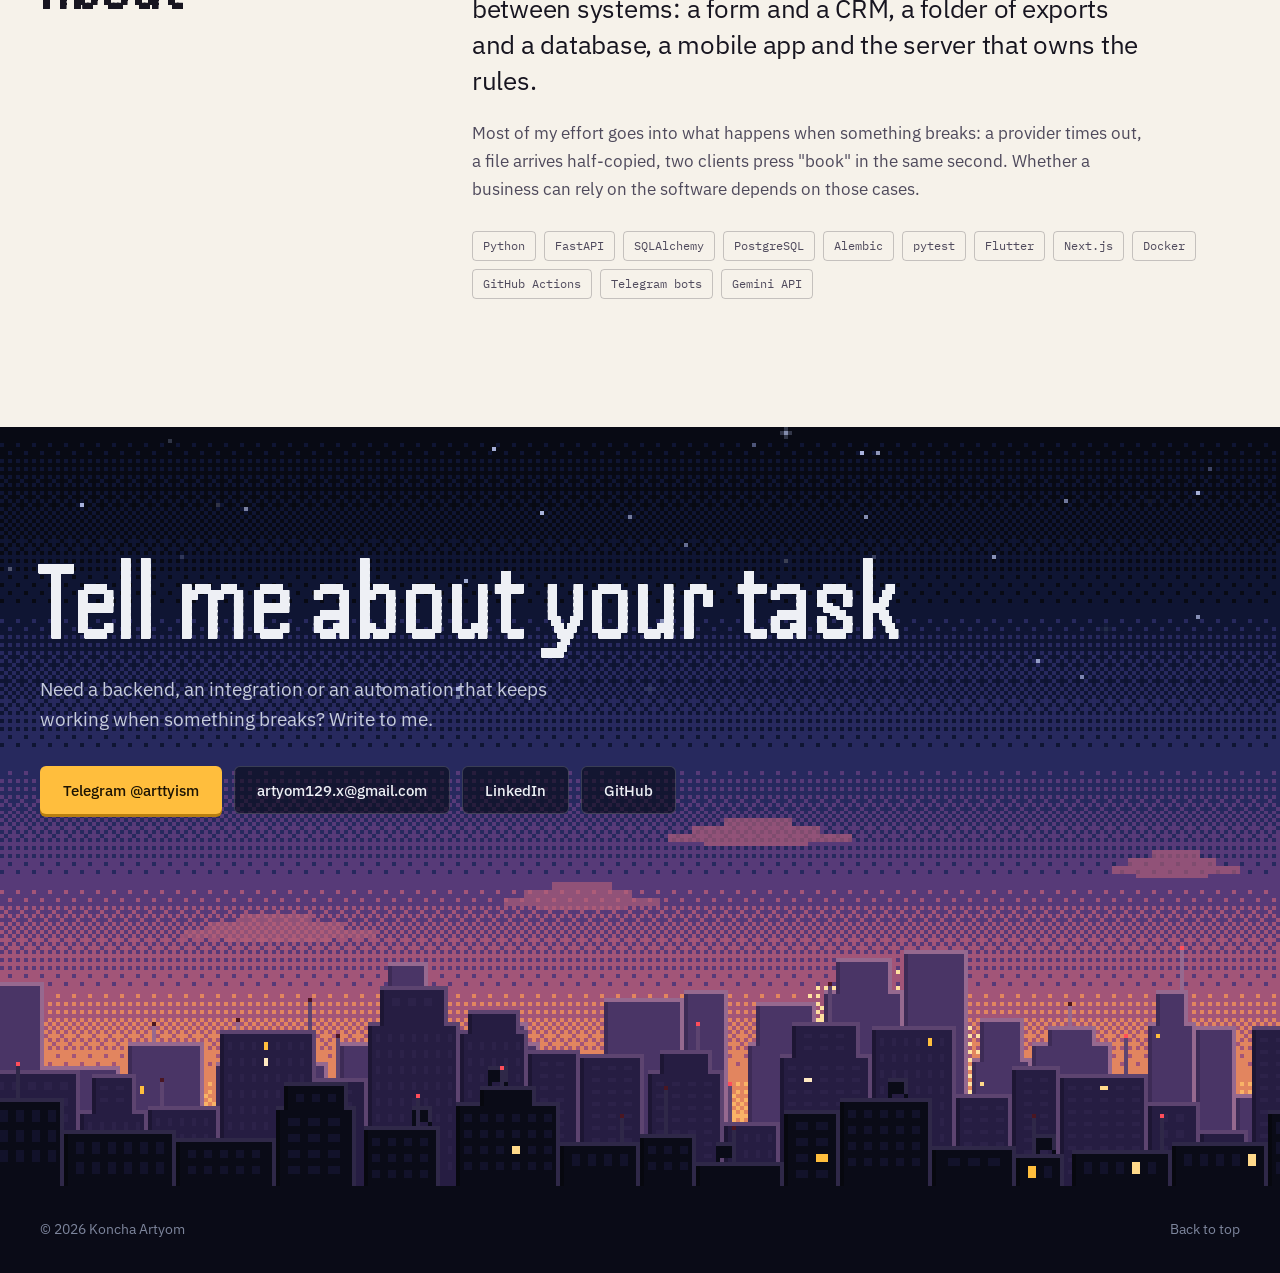
==== commit 6207b59a: "Clearer order button, LinkedIn and GitHub as contact buttons" ====
--- a/index.html
+++ b/index.html
@@ -12,13 +12,13 @@
   <meta property="og:image" content="https://artyom129.github.io/assets/work/relaydesk.webp">
   <meta name="theme-color" content="#080a14">
   <link rel="canonical" href="https://artyom129.github.io/">
-  <link rel="icon" href="favicon.svg?v=23" type="image/svg+xml">
+  <link rel="icon" href="favicon.svg?v=24" type="image/svg+xml">
   <link rel="preconnect" href="https://fonts.googleapis.com">
   <link rel="preconnect" href="https://fonts.gstatic.com" crossorigin>
   <link rel="stylesheet" href="https://fonts.googleapis.com/css2?family=Handjet:ELGR,ELSH,wght@1..2,0..16,100..900&family=IBM+Plex+Mono:wght@400;500&family=IBM+Plex+Sans:wght@400;500;600&display=swap">
-  <link rel="stylesheet" href="style.css?v=23">
-  <script src="script.js?v=23" defer></script>
-  <script src="scene.js?v=23" defer></script>
+  <link rel="stylesheet" href="style.css?v=24">
+  <script src="script.js?v=24" defer></script>
+  <script src="scene.js?v=24" defer></script>
   <title>Koncha Artyom · Python backend and automation</title>
 </head>
 <body>
@@ -48,7 +48,7 @@
           <option value="ar">العربية</option>
         </select>
       </label>
-      <a class="btn accent small" href="#contact" data-i18n="ctaTalk">Discuss a project</a>
+      <a class="btn accent small" href="#contact" data-i18n="ctaTalk">Order a project</a>
     </div>
   </header>
 
@@ -69,7 +69,7 @@
         <h1 data-i18n="heroTitle">Your business runs while you sleep</h1>
         <p class="lead" data-i18n="heroLead">I build online booking, lead handling and integrations for businesses in Python. Clients book on their own, every request reaches the right person, and your services keep exchanging data even when one of them goes down. My booking app SlotBridge already takes bookings from real clients.</p>
         <div class="actions">
-          <a class="btn accent" href="#contact" data-i18n="ctaTalk">Discuss a project</a>
+          <a class="btn accent" href="#contact" data-i18n="ctaTalk">Order a project</a>
           <a class="btn ghost" href="#work" data-i18n="ctaWork">See the work</a>
         </div>
       </div>
@@ -259,8 +259,9 @@
         <div class="actions">
           <a class="btn accent" href="https://t.me/arttyism" target="_blank" rel="noopener">Telegram @arttyism</a>
           <a class="btn ghost" href="mailto:artyom129.x@gmail.com">artyom129.x@gmail.com</a>
-        </div>
-        <p class="also"><a href="https://www.linkedin.com/in/artyom-python-automation/" target="_blank" rel="noopener">LinkedIn</a><a href="https://github.com/artyom129" target="_blank" rel="noopener">GitHub</a></p>
+          <a class="btn ghost" href="https://www.linkedin.com/in/artyom-python-automation/" target="_blank" rel="noopener">LinkedIn</a>
+          <a class="btn ghost" href="https://github.com/artyom129" target="_blank" rel="noopener">GitHub</a>
+        </div>
       </div>
     </section>
   </main>
--- a/style.css
+++ b/style.css
@@ -207,9 +207,6 @@
 .contact h2 { max-width: 9em; margin-bottom: 24px; font-size: clamp(56px, 8.6vw, 128px); line-height: 0.86; text-wrap: balance; }
 .contact p { max-width: 34rem; margin-bottom: 32px; color: #c6ccdc; font-size: 19px; line-height: 1.6; }
 .contact .btn.ghost { background: rgba(8, 10, 20, 0.6); }
-.also { display: flex; gap: 20px; margin: 20px 0 0 !important; font-size: 15px !important; }
-.also a { color: var(--fg); text-decoration: none; border-bottom: 1px solid var(--hair-2); transition: color .15s var(--ease), border-color .15s var(--ease); }
-.also a:hover { color: var(--fg); border-color: var(--fg-3); }
 
 .foot { background: #0a0b17; color: var(--fg-3); font-size: 14px; }
 .foot-row { display: flex; justify-content: space-between; gap: 16px; padding: 24px 0 calc(32px + env(safe-area-inset-bottom, 0px)); }
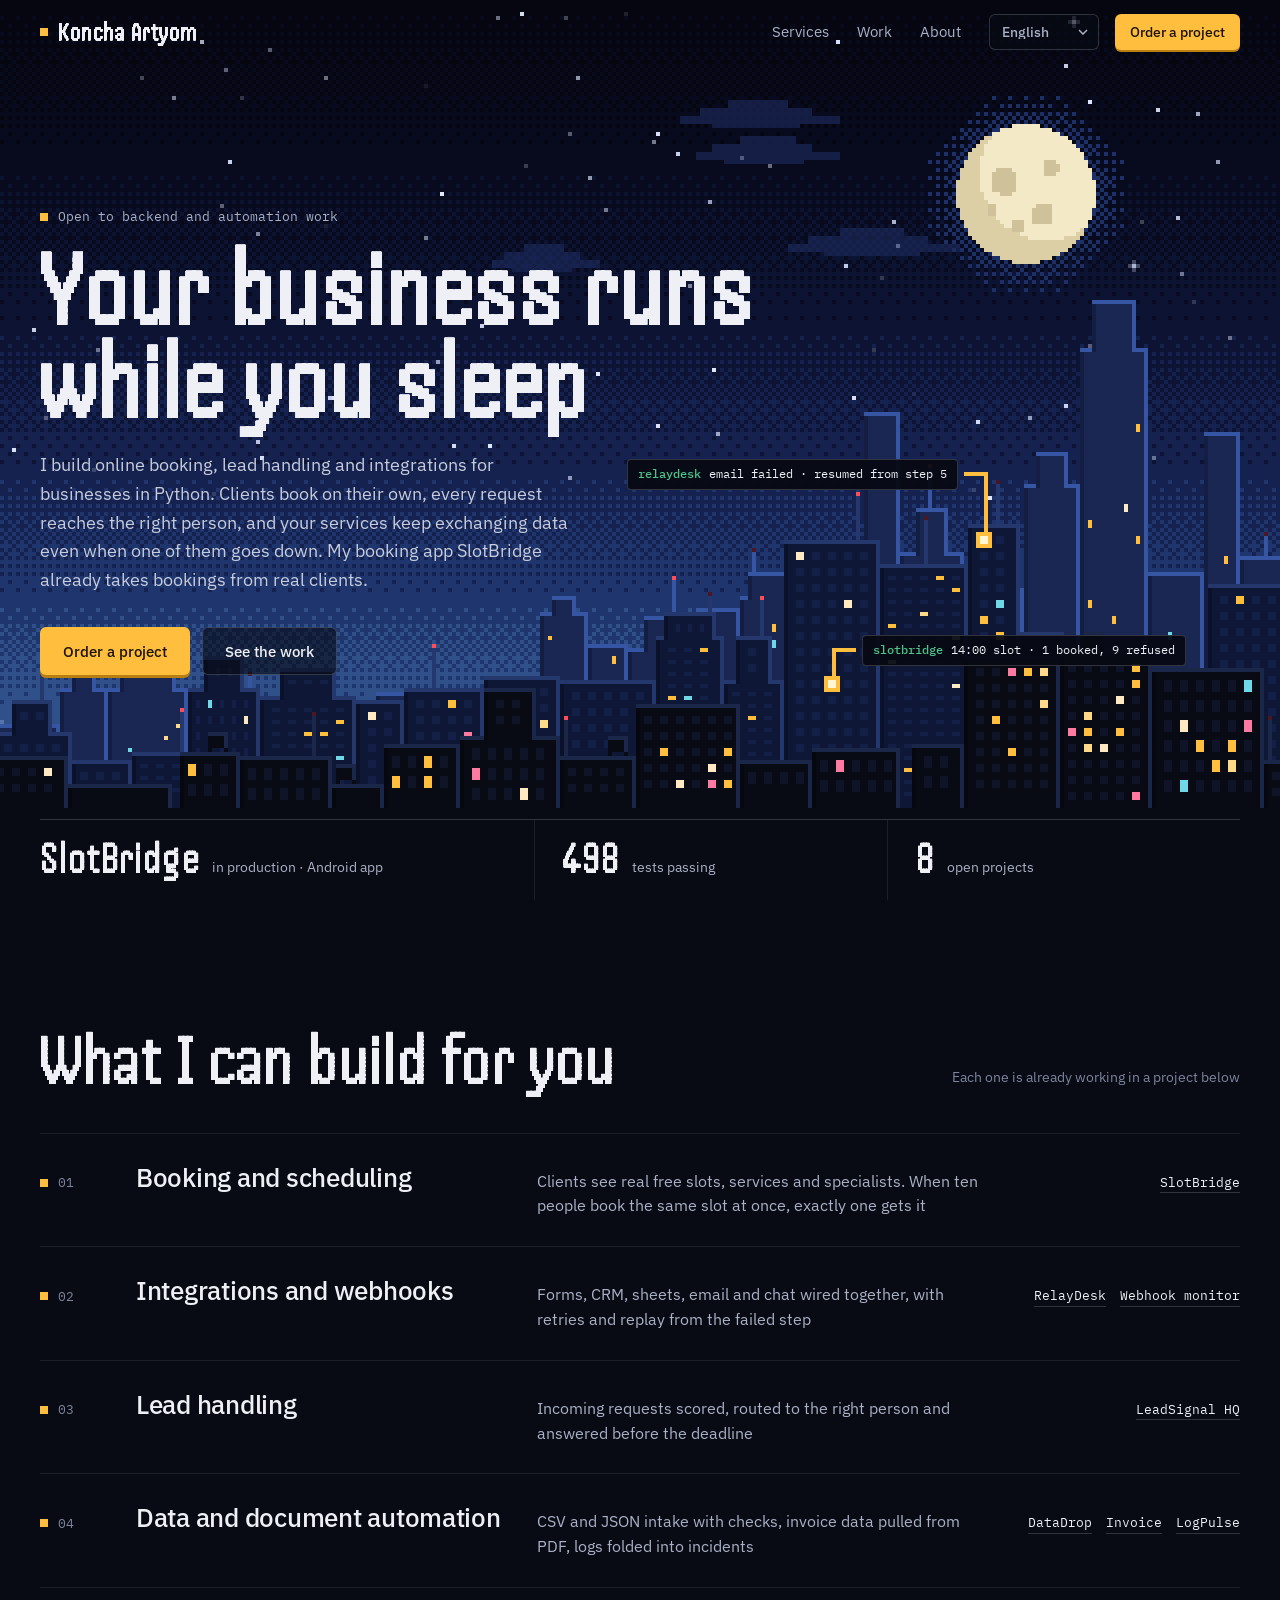
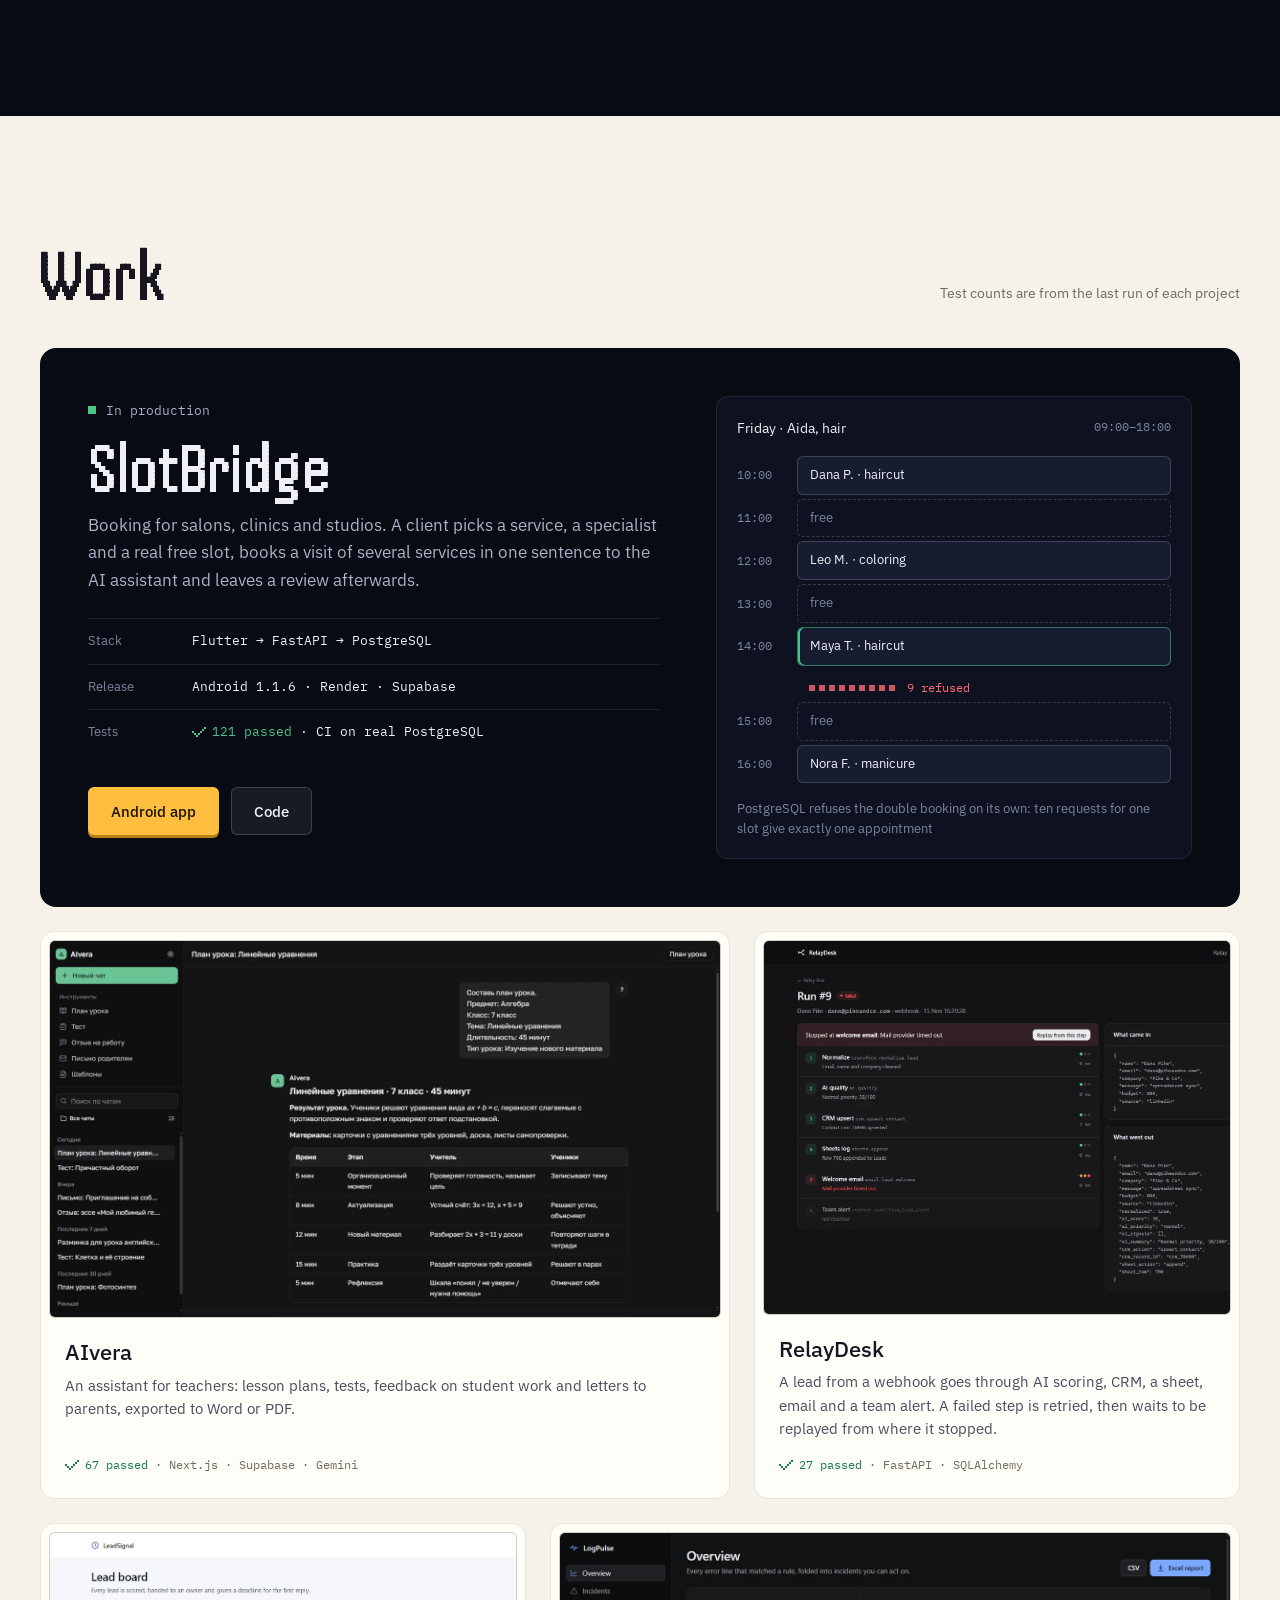
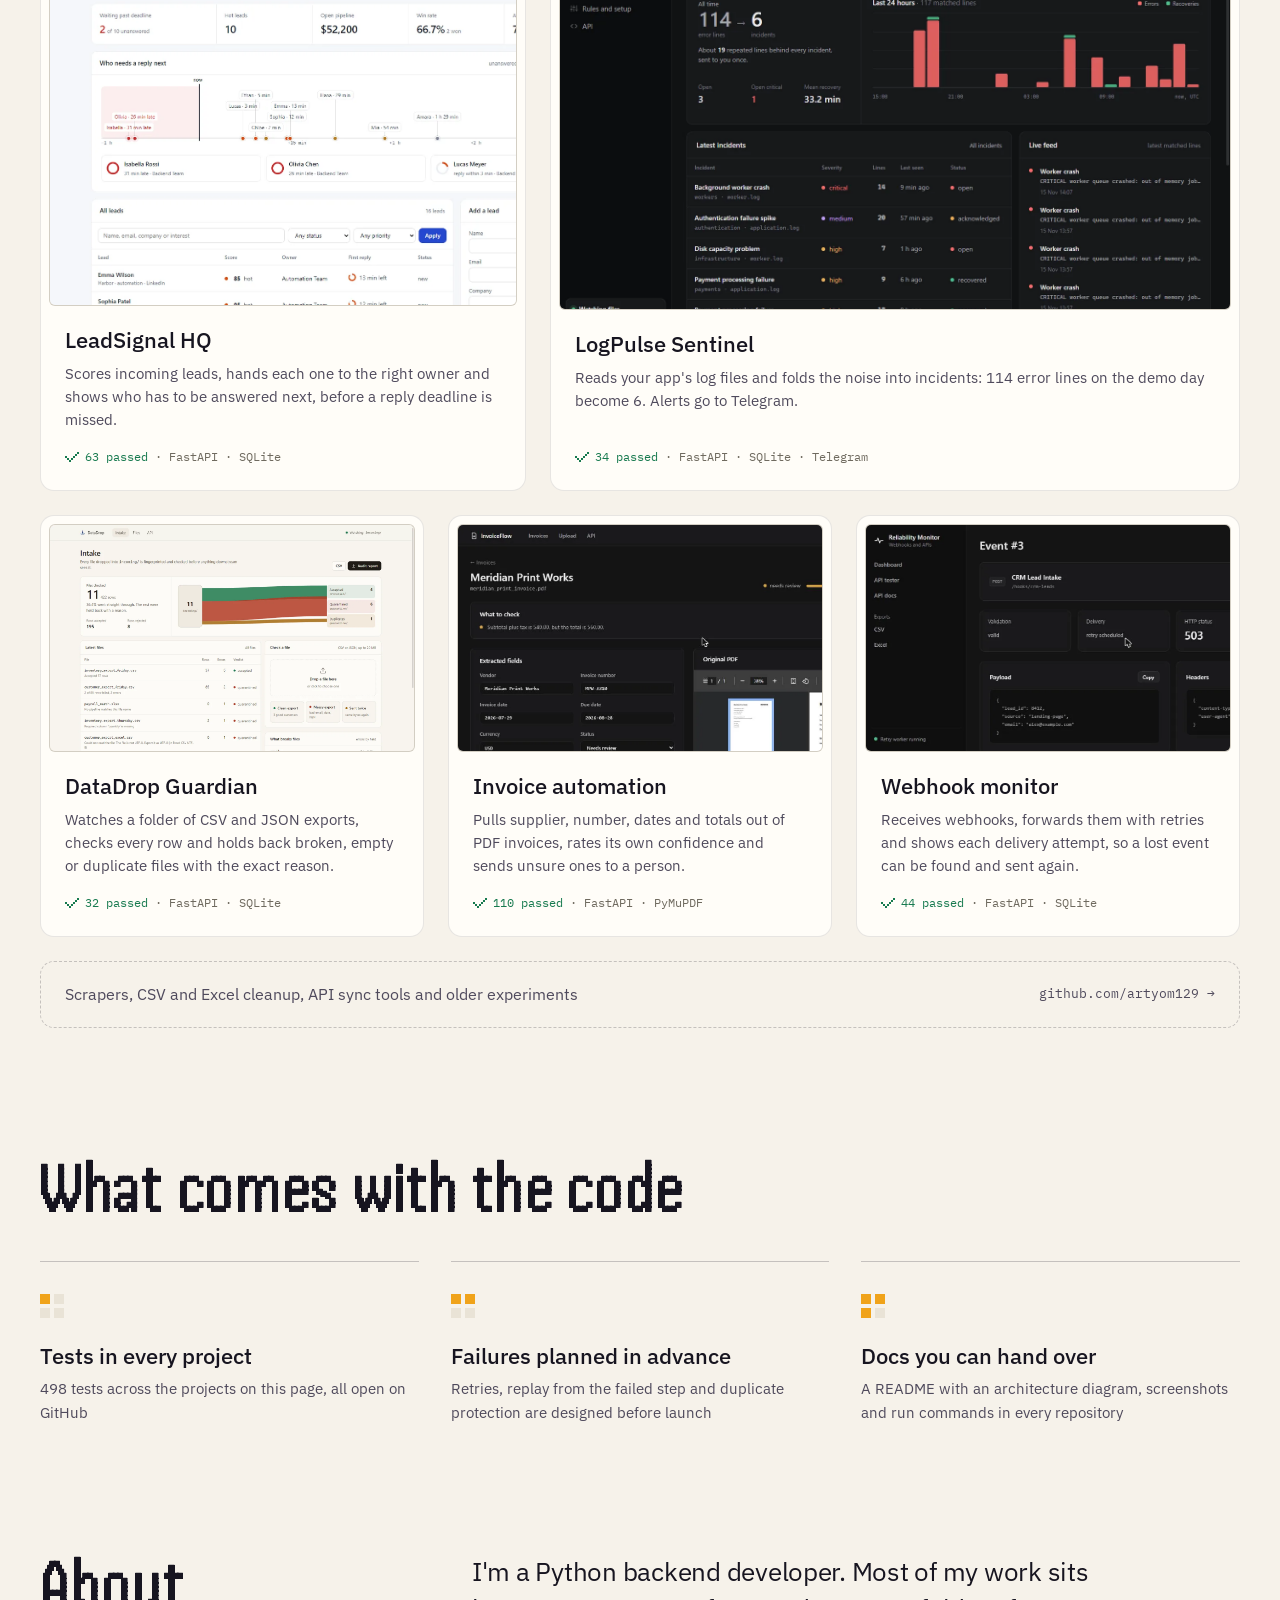
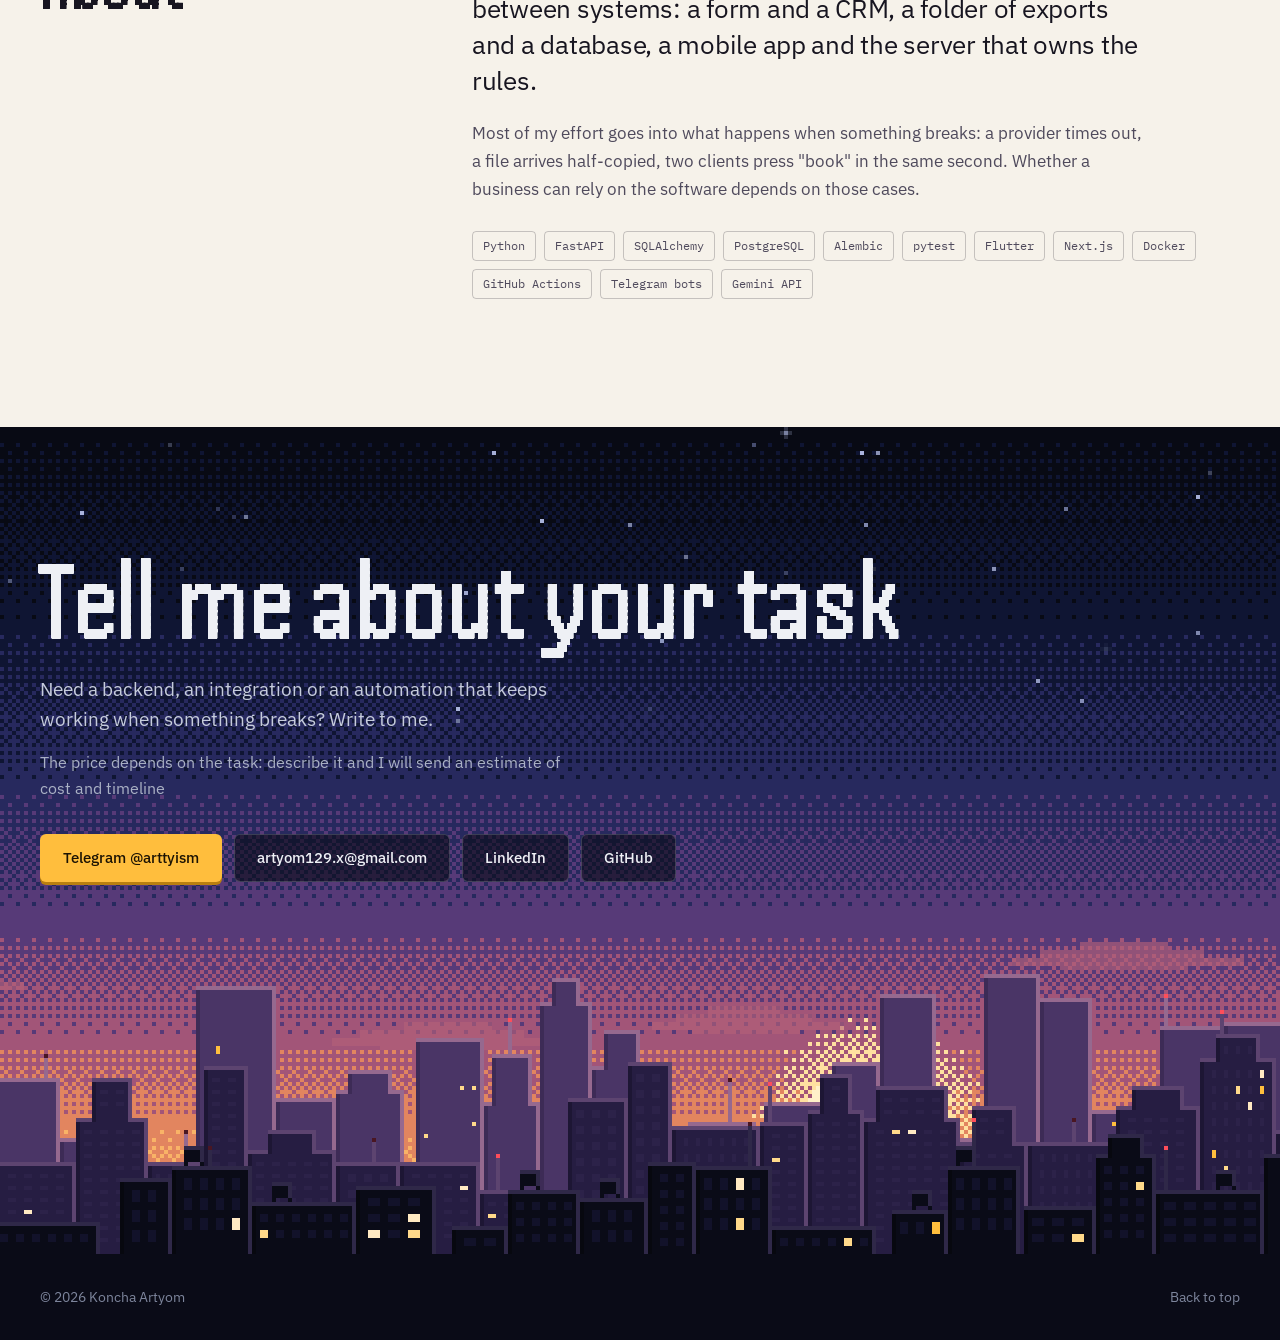
==== commit 6a9306b2: "Explain how the price is estimated in the contact section" ====
--- a/index.html
+++ b/index.html
@@ -12,13 +12,13 @@
   <meta property="og:image" content="https://artyom129.github.io/assets/work/relaydesk.webp">
   <meta name="theme-color" content="#080a14">
   <link rel="canonical" href="https://artyom129.github.io/">
-  <link rel="icon" href="favicon.svg?v=24" type="image/svg+xml">
+  <link rel="icon" href="favicon.svg?v=25" type="image/svg+xml">
   <link rel="preconnect" href="https://fonts.googleapis.com">
   <link rel="preconnect" href="https://fonts.gstatic.com" crossorigin>
   <link rel="stylesheet" href="https://fonts.googleapis.com/css2?family=Handjet:ELGR,ELSH,wght@1..2,0..16,100..900&family=IBM+Plex+Mono:wght@400;500&family=IBM+Plex+Sans:wght@400;500;600&display=swap">
-  <link rel="stylesheet" href="style.css?v=24">
-  <script src="script.js?v=24" defer></script>
-  <script src="scene.js?v=24" defer></script>
+  <link rel="stylesheet" href="style.css?v=25">
+  <script src="script.js?v=25" defer></script>
+  <script src="scene.js?v=25" defer></script>
   <title>Koncha Artyom · Python backend and automation</title>
 </head>
 <body>
@@ -256,6 +256,7 @@
       <div class="shell contact-inner" data-reveal>
         <h2 id="contact-title" data-i18n="contactBig">Tell me about your task</h2>
         <p data-i18n="contactText">Need a backend, an integration or an automation that keeps working when something breaks? Write to me.</p>
+        <p class="price-note" data-i18n="contactPrice">The price depends on the task: describe it and I will send an estimate of cost and timeline</p>
         <div class="actions">
           <a class="btn accent" href="https://t.me/arttyism" target="_blank" rel="noopener">Telegram @arttyism</a>
           <a class="btn ghost" href="mailto:artyom129.x@gmail.com">artyom129.x@gmail.com</a>
--- a/style.css
+++ b/style.css
@@ -207,6 +207,7 @@
 .contact h2 { max-width: 9em; margin-bottom: 24px; font-size: clamp(56px, 8.6vw, 128px); line-height: 0.86; text-wrap: balance; }
 .contact p { max-width: 34rem; margin-bottom: 32px; color: #c6ccdc; font-size: 19px; line-height: 1.6; }
 .contact .btn.ghost { background: rgba(8, 10, 20, 0.6); }
+.contact .price-note { margin-top: -16px; color: var(--fg-2); font-size: 16px; }
 
 .foot { background: #0a0b17; color: var(--fg-3); font-size: 14px; }
 .foot-row { display: flex; justify-content: space-between; gap: 16px; padding: 24px 0 calc(32px + env(safe-area-inset-bottom, 0px)); }
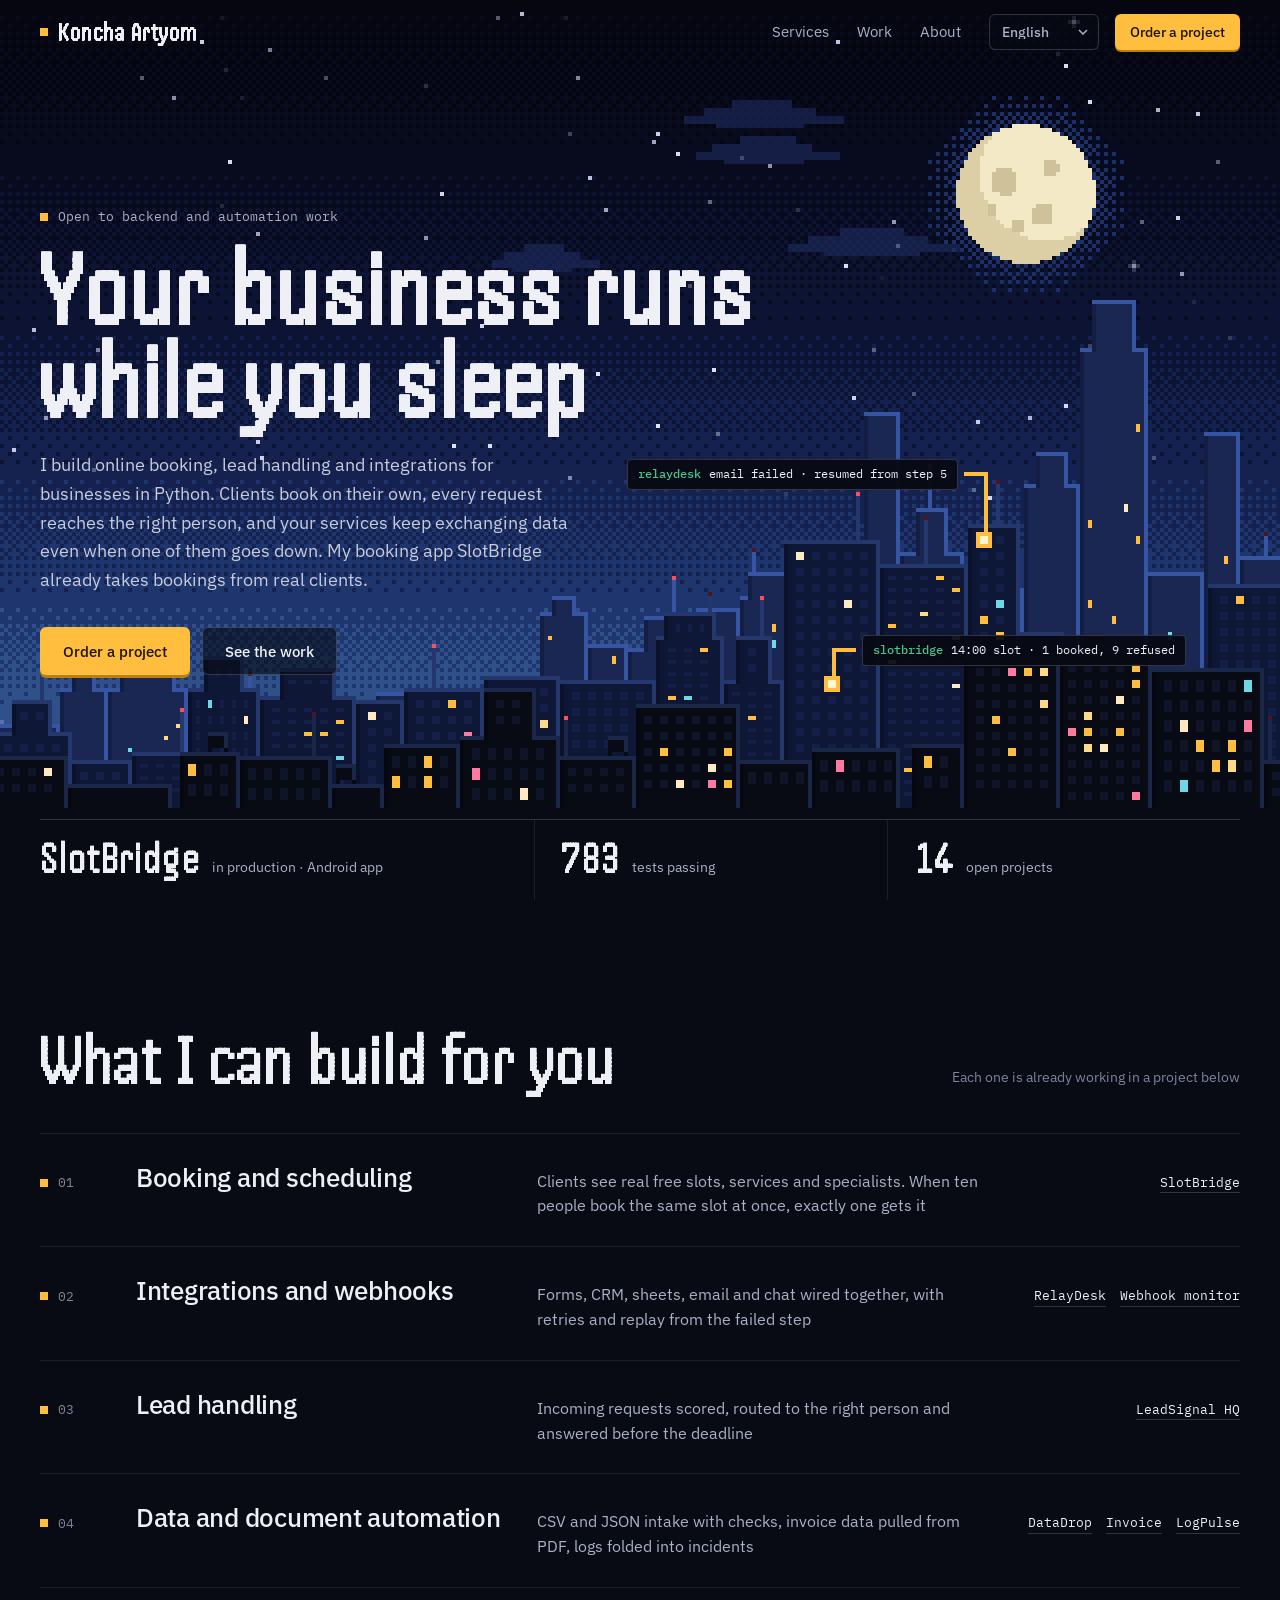
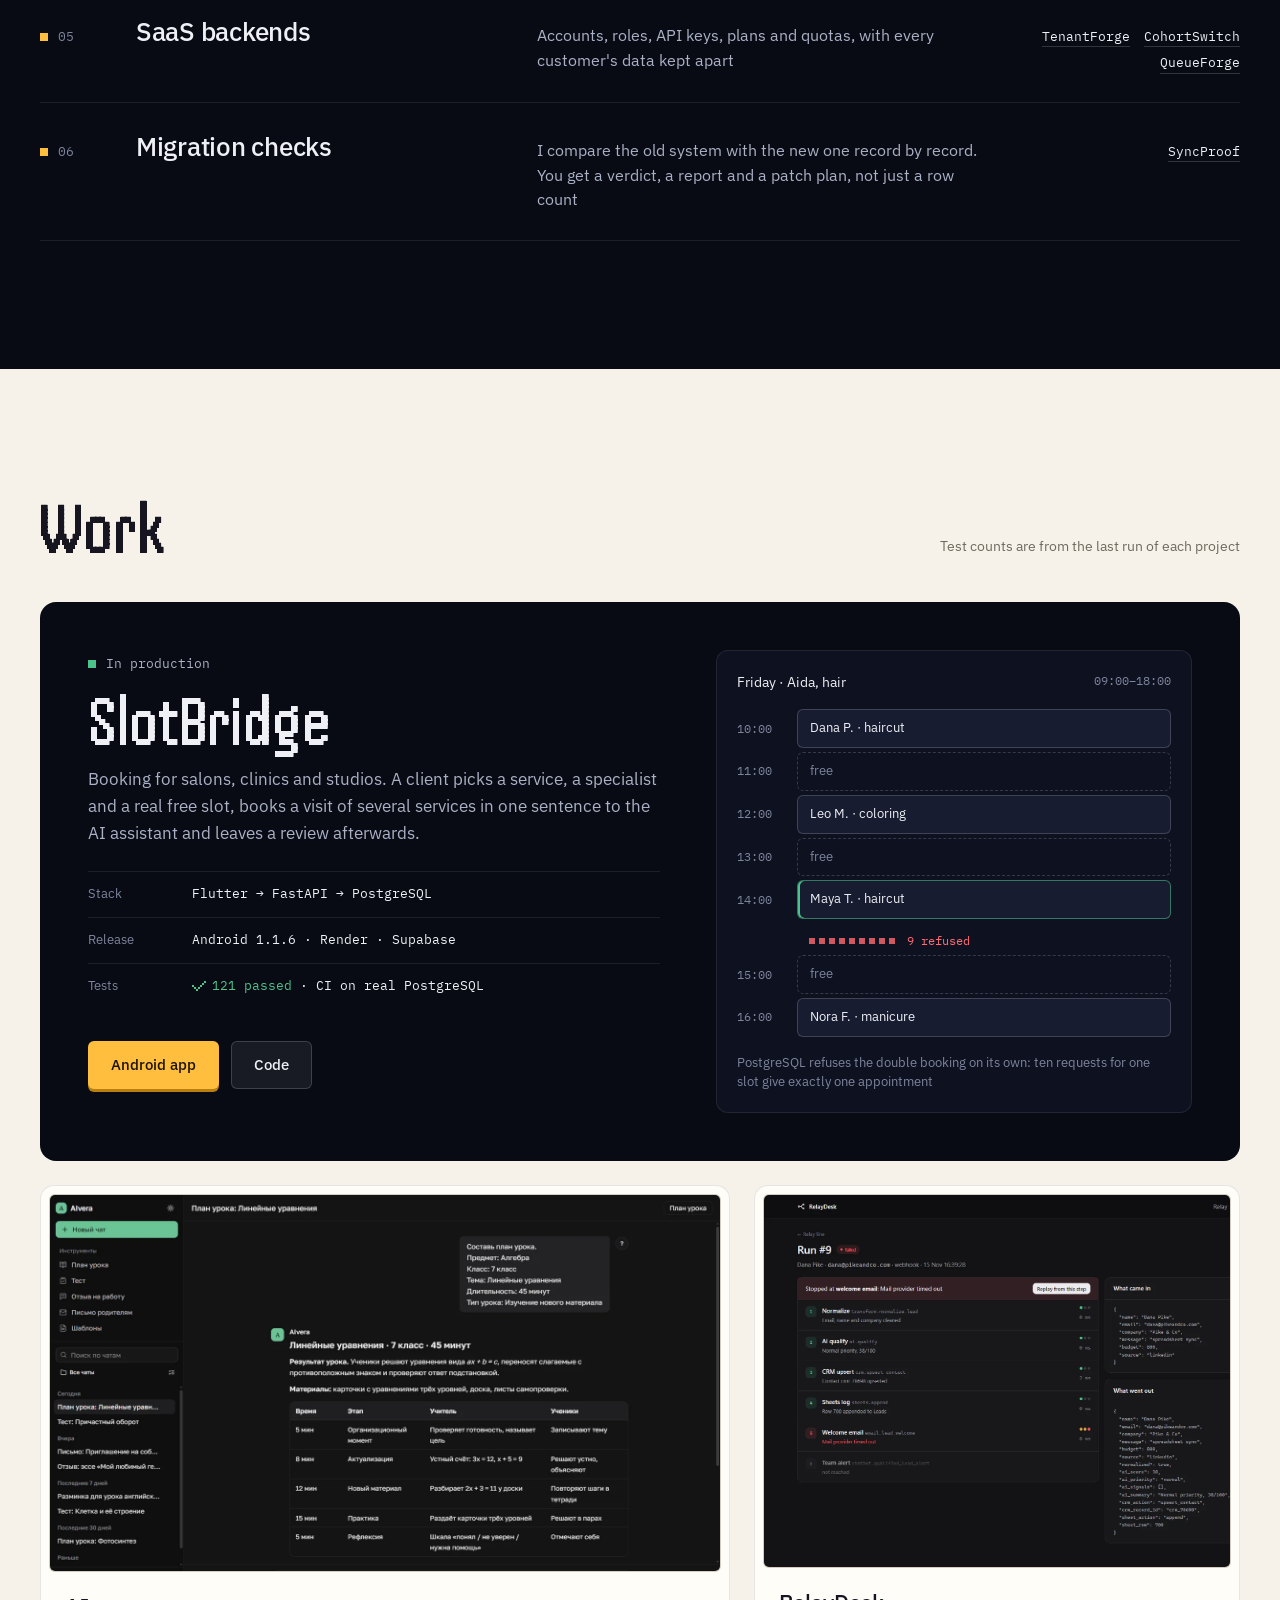
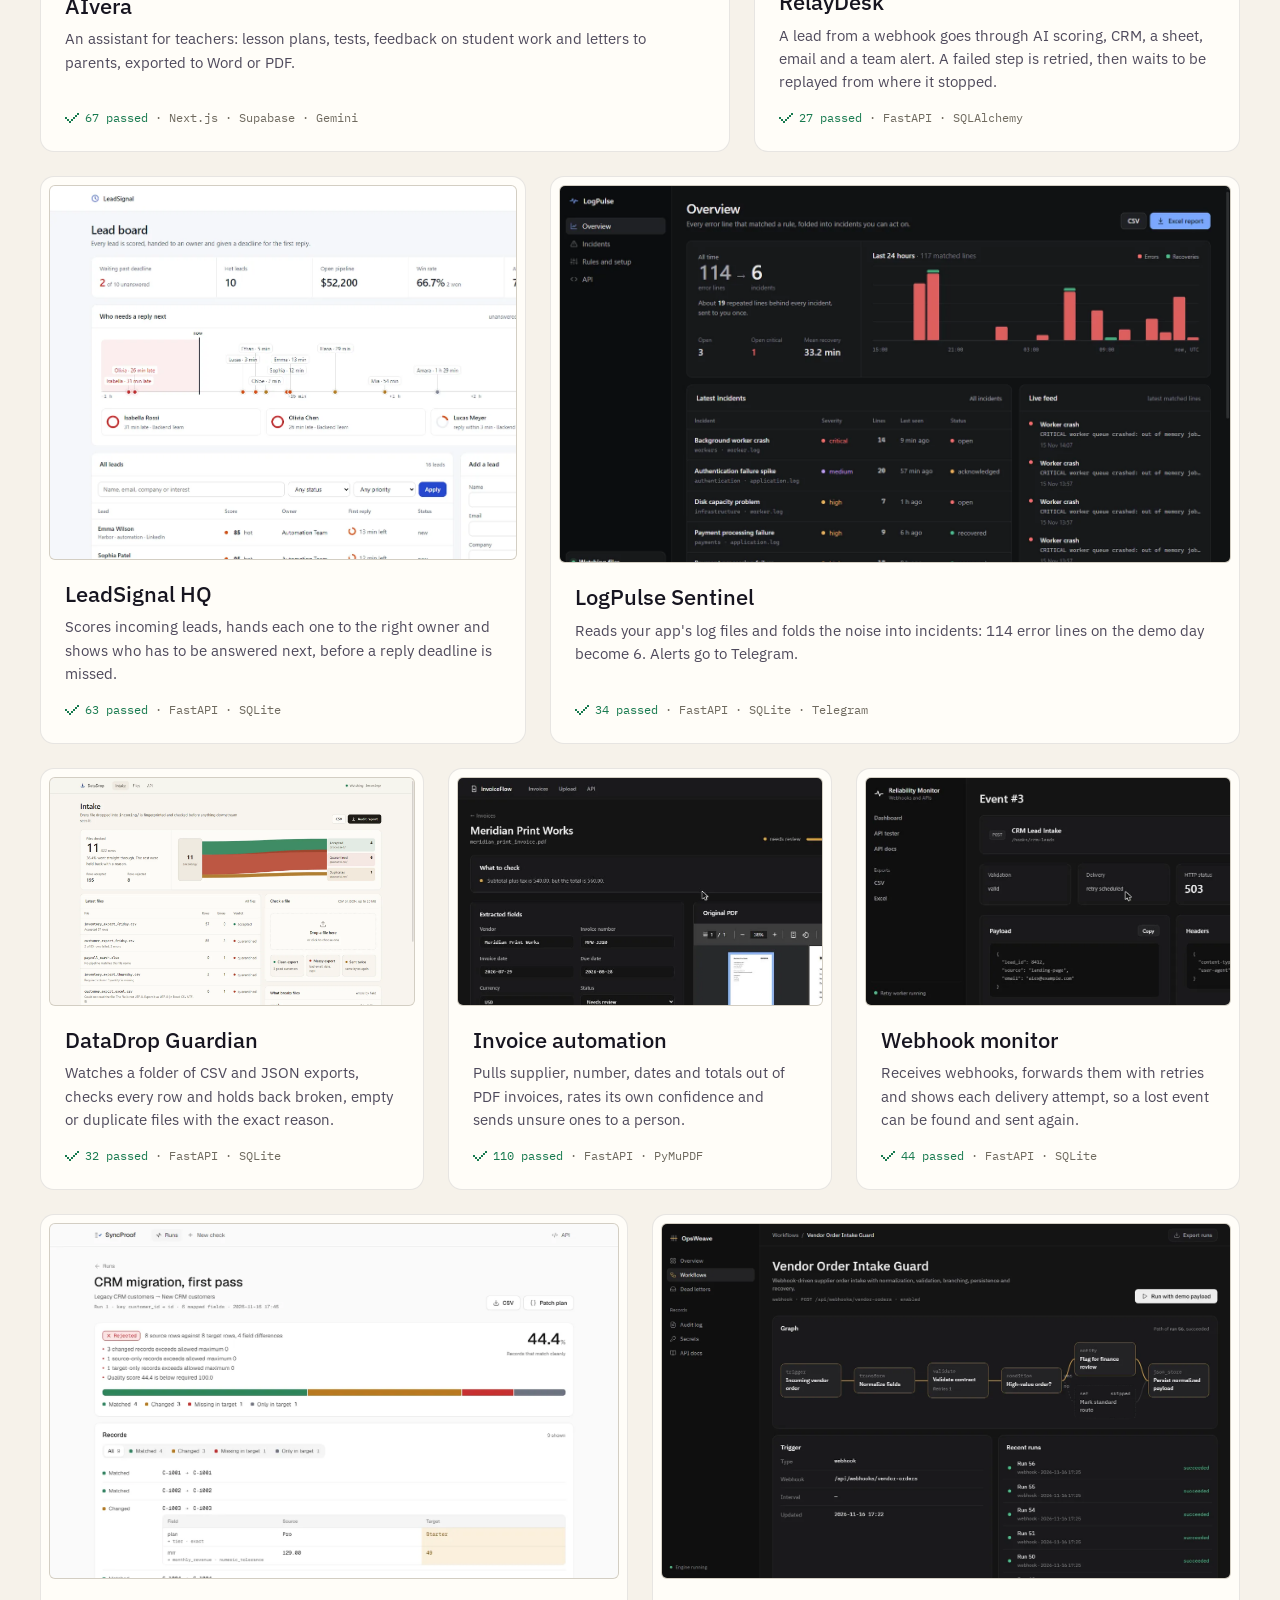
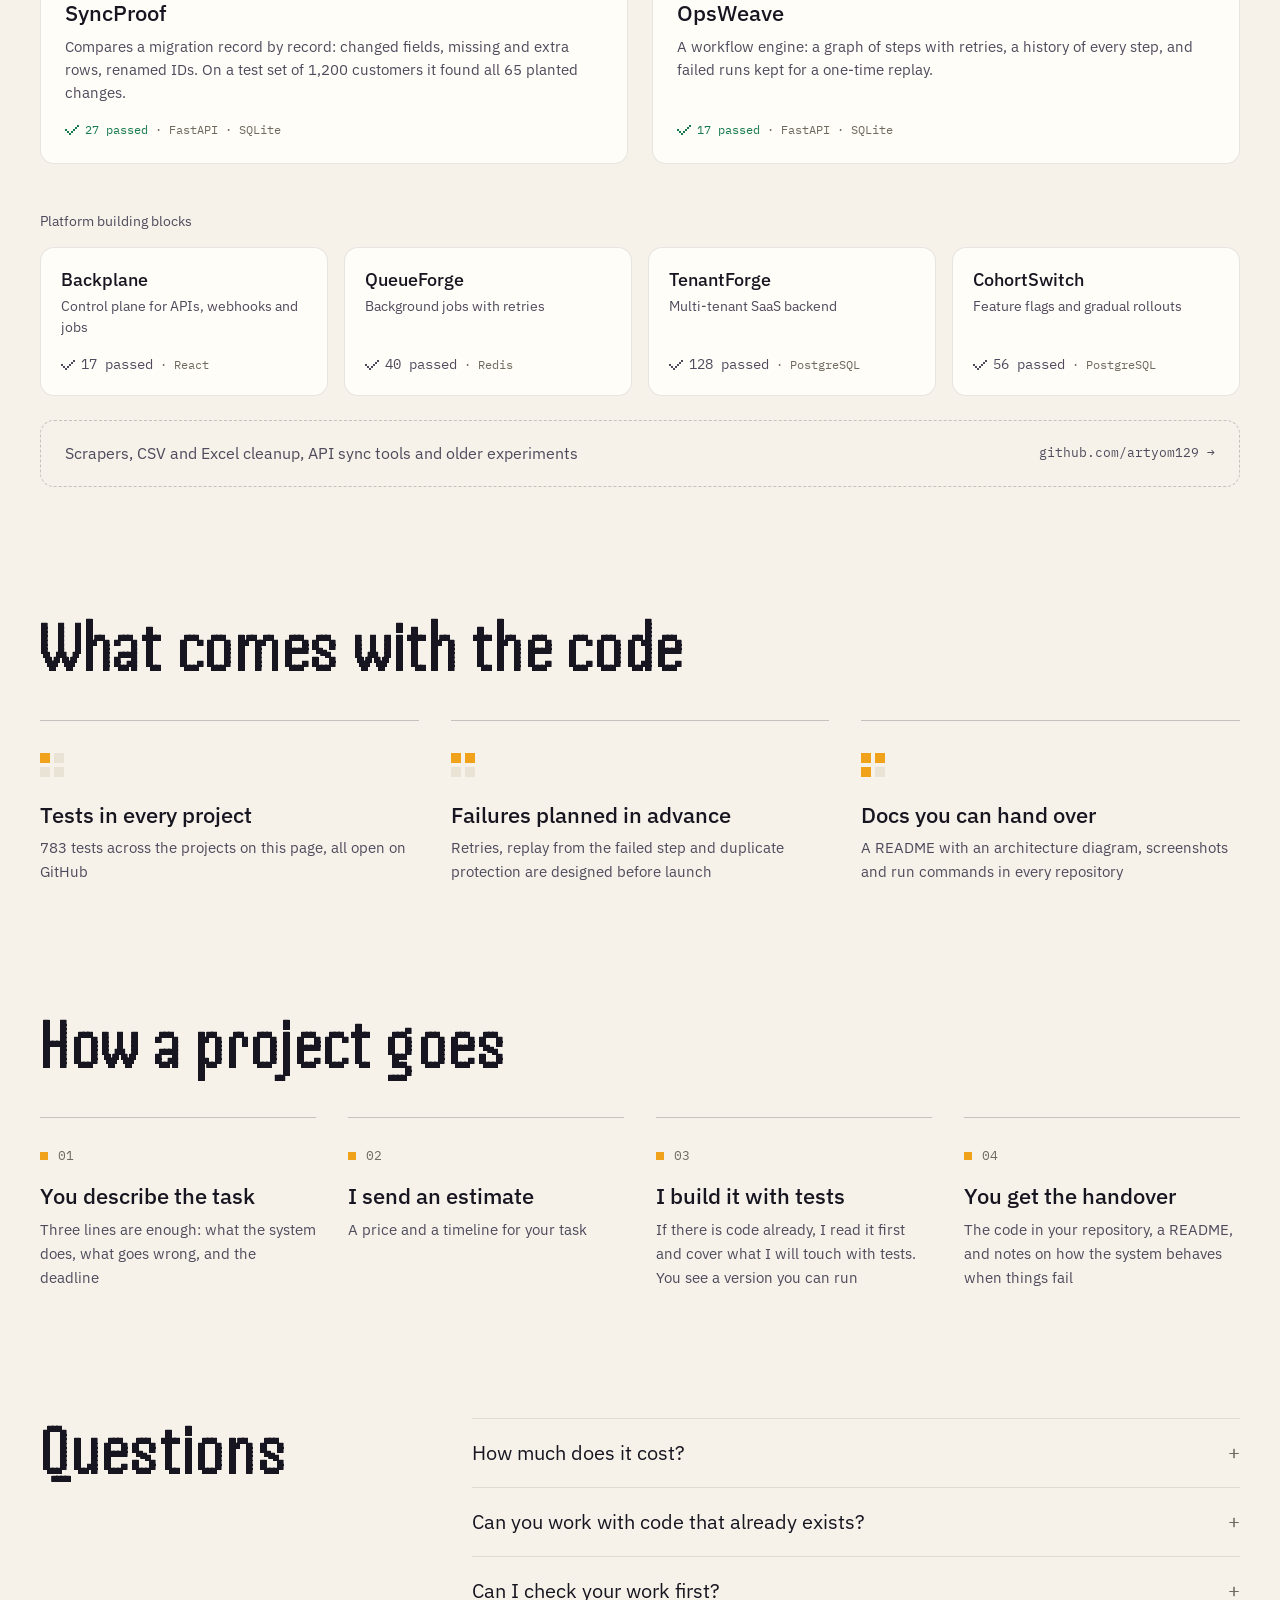
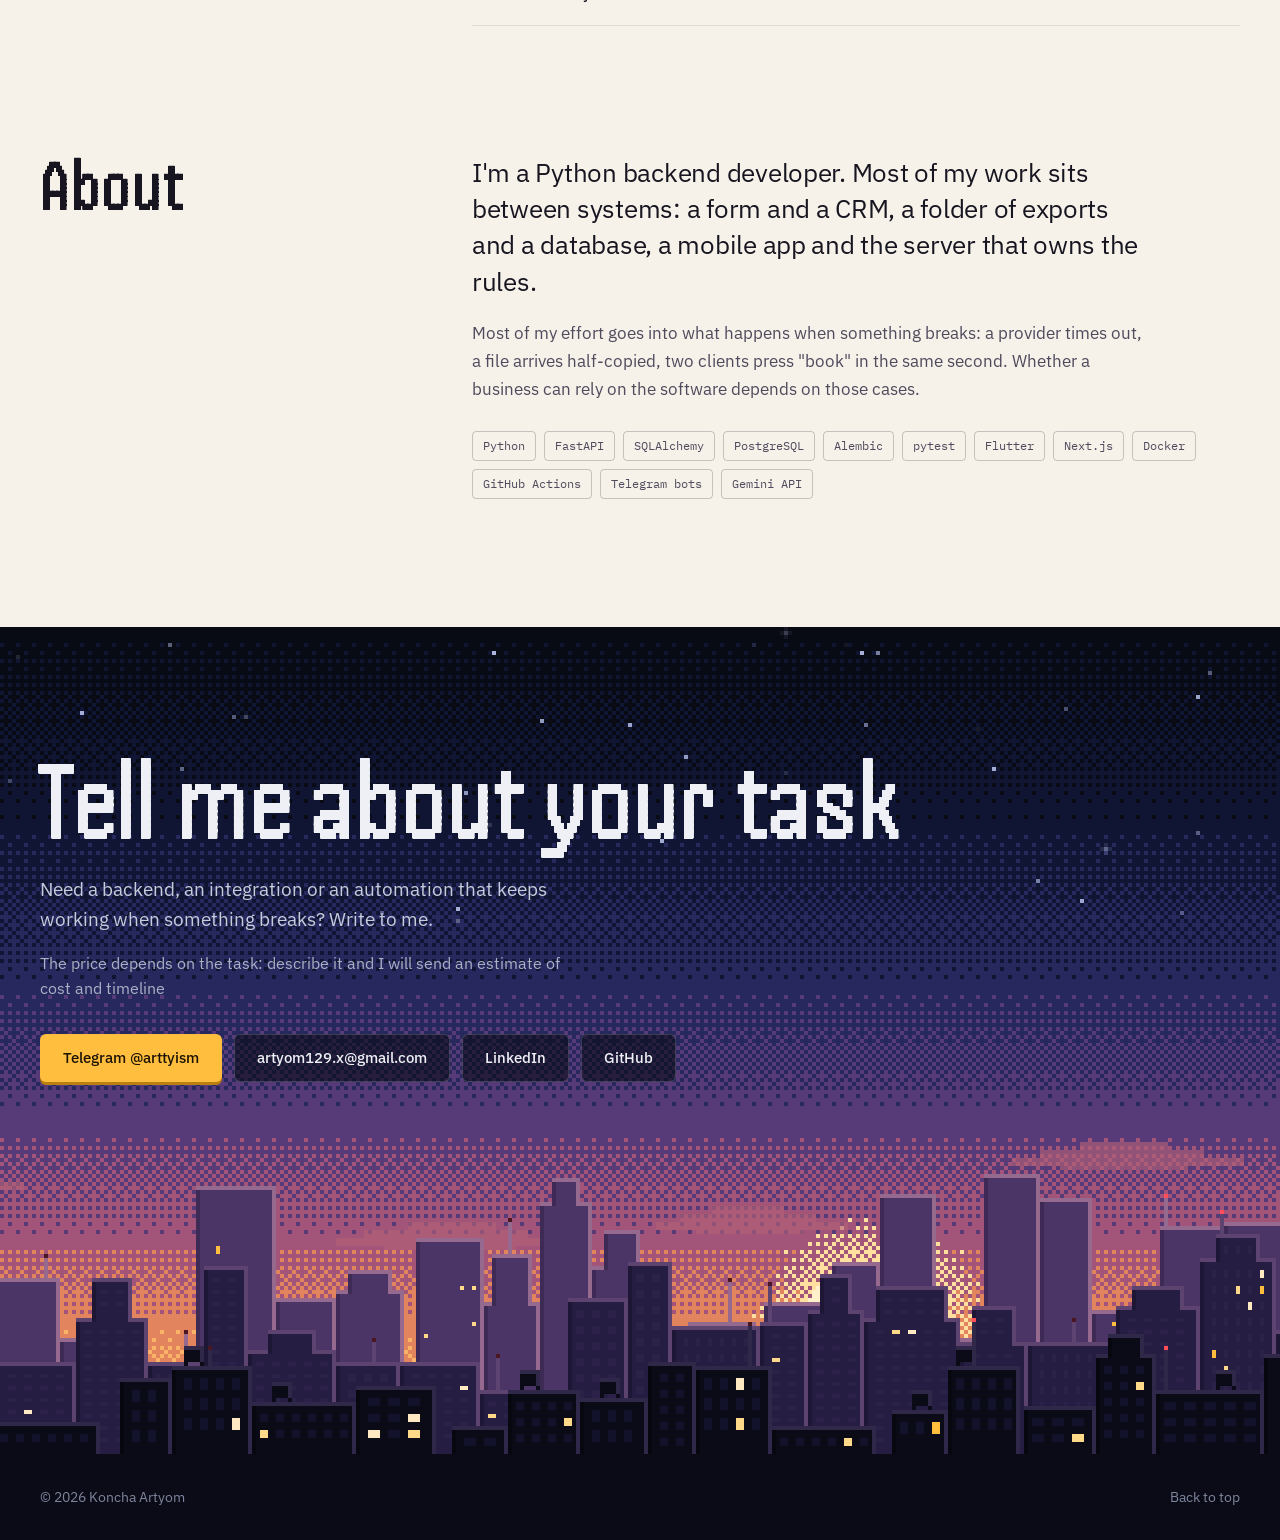
==== commit 8000b56c: "Add migration checks and SaaS backends, SyncProof and OpsWeave cards, building blocks, process and q" ====
--- a/index.html
+++ b/index.html
@@ -7,18 +7,18 @@
   <meta name="description" content="Koncha Artyom builds Python backends and business automation: booking, lead handling, integrations and data pipelines that keep working at night. One booking platform runs in production.">
   <meta property="og:type" content="website">
   <meta property="og:title" content="Koncha Artyom · Python backend and automation">
-  <meta property="og:description" content="Booking, lead handling, integrations and data automation. One app in production, 498 passing tests across eight open projects.">
+  <meta property="og:description" content="Booking, lead handling, integrations and data automation. One app in production, 783 passing tests across fourteen open projects.">
   <meta property="og:url" content="https://artyom129.github.io/">
   <meta property="og:image" content="https://artyom129.github.io/assets/work/relaydesk.webp">
   <meta name="theme-color" content="#080a14">
   <link rel="canonical" href="https://artyom129.github.io/">
-  <link rel="icon" href="favicon.svg?v=25" type="image/svg+xml">
+  <link rel="icon" href="favicon.svg?v=26" type="image/svg+xml">
   <link rel="preconnect" href="https://fonts.googleapis.com">
   <link rel="preconnect" href="https://fonts.gstatic.com" crossorigin>
   <link rel="stylesheet" href="https://fonts.googleapis.com/css2?family=Handjet:ELGR,ELSH,wght@1..2,0..16,100..900&family=IBM+Plex+Mono:wght@400;500&family=IBM+Plex+Sans:wght@400;500;600&display=swap">
-  <link rel="stylesheet" href="style.css?v=25">
-  <script src="script.js?v=25" defer></script>
-  <script src="scene.js?v=25" defer></script>
+  <link rel="stylesheet" href="style.css?v=26">
+  <script src="script.js?v=26" defer></script>
+  <script src="scene.js?v=26" defer></script>
   <title>Koncha Artyom · Python backend and automation</title>
 </head>
 <body>
@@ -76,8 +76,8 @@
 
       <div class="shell facts-bar" id="facts">
         <a class="fact" href="https://github.com/artyom129/SlotBridge/releases/latest" target="_blank" rel="noopener"><b>SlotBridge</b><span data-i18n="statProd">in production · Android app</span></a>
-        <div class="fact"><b>498</b><span data-i18n="statTests">tests passing</span></div>
-        <div class="fact"><b>8</b><span data-i18n="statProjects">open projects</span></div>
+        <div class="fact"><b>783</b><span data-i18n="statTests">tests passing</span></div>
+        <div class="fact"><b>14</b><span data-i18n="statProjects">open projects</span></div>
       </div>
     </section>
 
@@ -110,6 +110,18 @@
           <h3 data-i18n="s4t">Data and document automation</h3>
           <p data-i18n="s4d">CSV and JSON intake with checks, invoice data pulled from PDF, logs folded into incidents</p>
           <span class="proof"><a href="https://github.com/artyom129/DataDrop-Guardian" target="_blank" rel="noopener">DataDrop</a><a href="https://github.com/artyom129/invoice-document-automation-dashboard" target="_blank" rel="noopener">Invoice</a><a href="https://github.com/artyom129/logpulse-sentinel" target="_blank" rel="noopener">LogPulse</a></span>
+        </li>
+        <li data-reveal>
+          <span class="num"><i class="win"></i>05</span>
+          <h3 data-i18n="s5t">SaaS backends</h3>
+          <p data-i18n="s5d">Accounts, roles, API keys, plans and quotas, with every customer's data kept apart</p>
+          <span class="proof"><a href="https://github.com/artyom129/tenantforge" target="_blank" rel="noopener">TenantForge</a><a href="https://github.com/artyom129/CohortSwitch" target="_blank" rel="noopener">CohortSwitch</a><a href="https://github.com/artyom129/queueforge" target="_blank" rel="noopener">QueueForge</a></span>
+        </li>
+        <li data-reveal>
+          <span class="num"><i class="win"></i>06</span>
+          <h3 data-i18n="s6t">Migration checks</h3>
+          <p data-i18n="s6d">I compare the old system with the new one record by record. You get a verdict, a report and a patch plan, not just a row count</p>
+          <span class="proof"><a href="https://github.com/artyom129/syncproof" target="_blank" rel="noopener">SyncProof</a></span>
         </li>
       </ol>
     </section>
@@ -209,6 +221,31 @@
               <span class="meta"><span class="pass"><svg class="px" viewBox="0 0 7 5" aria-hidden="true"><path d="M0 2h1v1H0zM1 3h1v1H1zM2 4h1v1H2zM3 3h1v1H3zM4 2h1v1H4zM5 1h1v1H5zM6 0h1v1H6z"/></svg>44 passed</span> · FastAPI · SQLite</span>
             </div>
           </a>
+          <a class="card w6" data-reveal href="https://github.com/artyom129/syncproof" target="_blank" rel="noopener">
+            <img src="assets/work/syncproof.webp" width="1400" height="875" alt="SyncProof verdict page: a rejected migration with the differences listed by field" loading="lazy">
+            <div class="card-body">
+              <h3>SyncProof</h3>
+              <p data-i18n="syncText">Compares a migration record by record: changed fields, missing and extra rows, renamed IDs. On a test set of 1,200 customers it found all 65 planted changes.</p>
+              <span class="meta"><span class="pass"><svg class="px" viewBox="0 0 7 5" aria-hidden="true"><path d="M0 2h1v1H0zM1 3h1v1H1zM2 4h1v1H2zM3 3h1v1H3zM4 2h1v1H4zM5 1h1v1H5zM6 0h1v1H6z"/></svg>27 passed</span> · FastAPI · SQLite</span>
+            </div>
+          </a>
+          <a class="card w6" data-reveal href="https://github.com/artyom129/opsweave" target="_blank" rel="noopener">
+            <img src="assets/work/opsweave.webp" width="1400" height="875" alt="OpsWeave workflow graph with the path of the last run drawn in amber" loading="lazy">
+            <div class="card-body">
+              <h3>OpsWeave</h3>
+              <p data-i18n="opsText">A workflow engine: a graph of steps with retries, a history of every step, and failed runs kept for a one-time replay.</p>
+              <span class="meta"><span class="pass"><svg class="px" viewBox="0 0 7 5" aria-hidden="true"><path d="M0 2h1v1H0zM1 3h1v1H1zM2 4h1v1H2zM3 3h1v1H3zM4 2h1v1H4zM5 1h1v1H5zM6 0h1v1H6z"/></svg>17 passed</span> · FastAPI · SQLite</span>
+            </div>
+          </a>
+          <div class="minis" data-reveal>
+            <h3 data-i18n="miniTitle">Platform building blocks</h3>
+            <ul>
+              <li><a href="https://github.com/artyom129/backplane" target="_blank" rel="noopener"><b>Backplane</b><span data-i18n="m1">Control plane for APIs, webhooks and jobs</span><em><span class="pass"><svg class="px" viewBox="0 0 7 5" aria-hidden="true"><path d="M0 2h1v1H0zM1 3h1v1H1zM2 4h1v1H2zM3 3h1v1H3zM4 2h1v1H4zM5 1h1v1H5zM6 0h1v1H6z"/></svg>17 passed</span> · React</em></a></li>
+              <li><a href="https://github.com/artyom129/queueforge" target="_blank" rel="noopener"><b>QueueForge</b><span data-i18n="m2">Background jobs with retries</span><em><span class="pass"><svg class="px" viewBox="0 0 7 5" aria-hidden="true"><path d="M0 2h1v1H0zM1 3h1v1H1zM2 4h1v1H2zM3 3h1v1H3zM4 2h1v1H4zM5 1h1v1H5zM6 0h1v1H6z"/></svg>40 passed</span> · Redis</em></a></li>
+              <li><a href="https://github.com/artyom129/tenantforge" target="_blank" rel="noopener"><b>TenantForge</b><span data-i18n="m3">Multi-tenant SaaS backend</span><em><span class="pass"><svg class="px" viewBox="0 0 7 5" aria-hidden="true"><path d="M0 2h1v1H0zM1 3h1v1H1zM2 4h1v1H2zM3 3h1v1H3zM4 2h1v1H4zM5 1h1v1H5zM6 0h1v1H6z"/></svg>128 passed</span> · PostgreSQL</em></a></li>
+              <li><a href="https://github.com/artyom129/CohortSwitch" target="_blank" rel="noopener"><b>CohortSwitch</b><span data-i18n="m4">Feature flags and gradual rollouts</span><em><span class="pass"><svg class="px" viewBox="0 0 7 5" aria-hidden="true"><path d="M0 2h1v1H0zM1 3h1v1H1zM2 4h1v1H2zM3 3h1v1H3zM4 2h1v1H4zM5 1h1v1H5zM6 0h1v1H6z"/></svg>56 passed</span> · PostgreSQL</em></a></li>
+            </ul>
+          </div>
           <a class="more" href="https://github.com/artyom129?tab=repositories" target="_blank" rel="noopener">
             <span data-i18n="moreText">Scrapers, CSV and Excel cleanup, API sync tools and older experiments</span>
             <span class="mono">github.com/artyom129 →</span>
@@ -224,7 +261,7 @@
           <li data-reveal>
             <span class="wins" aria-hidden="true"><i class="on"></i><i></i><i></i><i></i></span>
             <h3 data-i18n="g1t">Tests in every project</h3>
-            <p data-i18n="g1d">498 tests across the projects on this page, all open on GitHub</p>
+            <p data-i18n="g1d">783 tests across the projects on this page, all open on GitHub</p>
           </li>
           <li data-reveal>
             <span class="wins" aria-hidden="true"><i class="on"></i><i class="on"></i><i></i><i></i></span>
@@ -237,6 +274,52 @@
             <p data-i18n="g3d">A README with an architecture diagram, screenshots and run commands in every repository</p>
           </li>
         </ul>
+      </section>
+
+      <section class="shell block" id="process" aria-labelledby="process-title">
+        <div class="head" data-reveal>
+          <h2 id="process-title" data-i18n="procTitle">How a project goes</h2>
+        </div>
+        <ol class="steps">
+          <li data-reveal>
+            <span class="num"><i class="win"></i>01</span>
+            <h3 data-i18n="p1t">You describe the task</h3>
+            <p data-i18n="p1d">Three lines are enough: what the system does, what goes wrong, and the deadline</p>
+          </li>
+          <li data-reveal>
+            <span class="num"><i class="win"></i>02</span>
+            <h3 data-i18n="p2t">I send an estimate</h3>
+            <p data-i18n="p2d">A price and a timeline for your task</p>
+          </li>
+          <li data-reveal>
+            <span class="num"><i class="win"></i>03</span>
+            <h3 data-i18n="p3t">I build it with tests</h3>
+            <p data-i18n="p3d">If there is code already, I read it first and cover what I will touch with tests. You see a version you can run</p>
+          </li>
+          <li data-reveal>
+            <span class="num"><i class="win"></i>04</span>
+            <h3 data-i18n="p4t">You get the handover</h3>
+            <p data-i18n="p4d">The code in your repository, a README, and notes on how the system behaves when things fail</p>
+          </li>
+        </ol>
+      </section>
+
+      <section class="shell block split" id="faq" aria-labelledby="faq-title">
+        <h2 id="faq-title" data-i18n="faqTitle" data-reveal>Questions</h2>
+        <div class="faq" data-reveal>
+          <details>
+            <summary data-i18n="q1">How much does it cost?</summary>
+            <p data-i18n="a1">I price each task separately. Describe it and I reply with a price and a timeline.</p>
+          </details>
+          <details>
+            <summary data-i18n="q2">Can you work with code that already exists?</summary>
+            <p data-i18n="a2">Yes. I start by reading it and writing tests around the parts I will change, so a fix does not break what worked.</p>
+          </details>
+          <details>
+            <summary data-i18n="q3">Can I check your work first?</summary>
+            <p data-i18n="a3">Yes. Every project on this page is open on GitHub with a README, screenshots and tests you can run yourself.</p>
+          </details>
+        </div>
       </section>
 
       <section class="shell block split" id="about" aria-labelledby="about-title">
@@ -259,7 +342,7 @@
         <p class="price-note" data-i18n="contactPrice">The price depends on the task: describe it and I will send an estimate of cost and timeline</p>
         <div class="actions">
           <a class="btn accent" href="https://t.me/arttyism" target="_blank" rel="noopener">Telegram @arttyism</a>
-          <a class="btn ghost" href="mailto:artyom129.x@gmail.com">artyom129.x@gmail.com</a>
+          <a class="btn ghost" data-mail href="mailto:artyom129.x@gmail.com?subject=Project%20estimate&amp;body=What%20the%20system%20does%3A%0A%0AWhat%20goes%20wrong%20or%20what%20you%20need%3A%0A%0ADeadline%3A%0A">artyom129.x@gmail.com</a>
           <a class="btn ghost" href="https://www.linkedin.com/in/artyom-python-automation/" target="_blank" rel="noopener">LinkedIn</a>
           <a class="btn ghost" href="https://github.com/artyom129" target="_blank" rel="noopener">GitHub</a>
         </div>
--- a/style.css
+++ b/style.css
@@ -281,3 +281,50 @@
   .btn, .card, .nav a, .more, .tag, .top, .offers .win { transition: none; }
   .day.play .refused i, .day.play .refused em { transition: none; }
 }
+
+/* more work: two half-width cards, then the platform building blocks */
+.w6 { grid-column: span 6; }
+.minis { grid-column: 1 / -1; padding-top: 24px; }
+.minis h3 { margin-bottom: 16px; color: var(--fg-2); font: 400 14px/1.4 var(--sans); }
+.minis ul { list-style: none; padding: 0; display: grid; grid-template-columns: repeat(4, minmax(0, 1fr)); gap: 16px; }
+.minis a { display: flex; flex-direction: column; gap: 4px; height: 100%; padding: 20px; background: var(--card); border: 1px solid var(--hair); border-radius: 14px; text-decoration: none; transition: border-color .15s var(--ease), transform .2s var(--ease); }
+.minis a:hover { border-color: var(--hair-2); transform: translateY(-2px); }
+.minis b { font: 500 18px/1.3 var(--sans); }
+.minis span { color: var(--fg-2); font-size: 14px; line-height: 1.5; }
+.minis em { margin-top: auto; padding-top: 12px; font: normal 400 12px/1.5 var(--mono); color: var(--fg-3); }
+
+/* how a project goes: four steps, each marked by a lit window */
+.steps { list-style: none; padding: 0; display: grid; grid-template-columns: repeat(4, minmax(0, 1fr)); gap: 32px; }
+.steps li { padding-top: 24px; border-top: 1px solid var(--hair-2); }
+.steps .num { display: inline-flex; align-items: center; gap: 10px; margin-bottom: 20px; font: 400 13px/1 var(--mono); color: var(--fg-3); }
+.steps .win { transition: background-color .4s var(--ease) .25s; }
+.js .steps li:not(.seen) .win { background: var(--raised); }
+.steps h3 { margin-bottom: 8px; font-size: 22px; line-height: 1.25; }
+.steps p { color: var(--fg-2); font-size: 15px; line-height: 1.6; }
+
+/* questions */
+.faq { border-bottom: 1px solid var(--hair); }
+.faq details { border-top: 1px solid var(--hair); }
+.faq summary { display: flex; justify-content: space-between; align-items: baseline; gap: 24px; padding: 20px 0; font-size: 20px; line-height: 1.4; cursor: pointer; list-style: none; transition: color .15s var(--ease); }
+.faq summary::-webkit-details-marker { display: none; }
+.faq summary::after { content: "+"; flex: none; font: 400 20px/1 var(--mono); color: var(--fg-3); }
+.faq details[open] summary::after { content: "\2212"; color: var(--lit); }
+.faq summary:hover::after { color: var(--fg); }
+.faq details p { margin-bottom: 20px; }
+
+@media (max-width: 1024px) {
+  .w6 { grid-column: span 6; }
+  .minis ul { grid-template-columns: repeat(2, minmax(0, 1fr)); }
+  .steps { grid-template-columns: repeat(2, minmax(0, 1fr)); gap: 40px 32px; }
+}
+
+@media (max-width: 760px) {
+  .w6 { grid-column: 1 / -1; }
+  .minis ul { grid-template-columns: minmax(0, 1fr); }
+  .steps { grid-template-columns: minmax(0, 1fr); gap: 32px; }
+  .faq summary { font-size: 18px; }
+}
+
+@media (prefers-reduced-motion: reduce) {
+  .minis a, .steps .win, .faq summary { transition: none; }
+}
